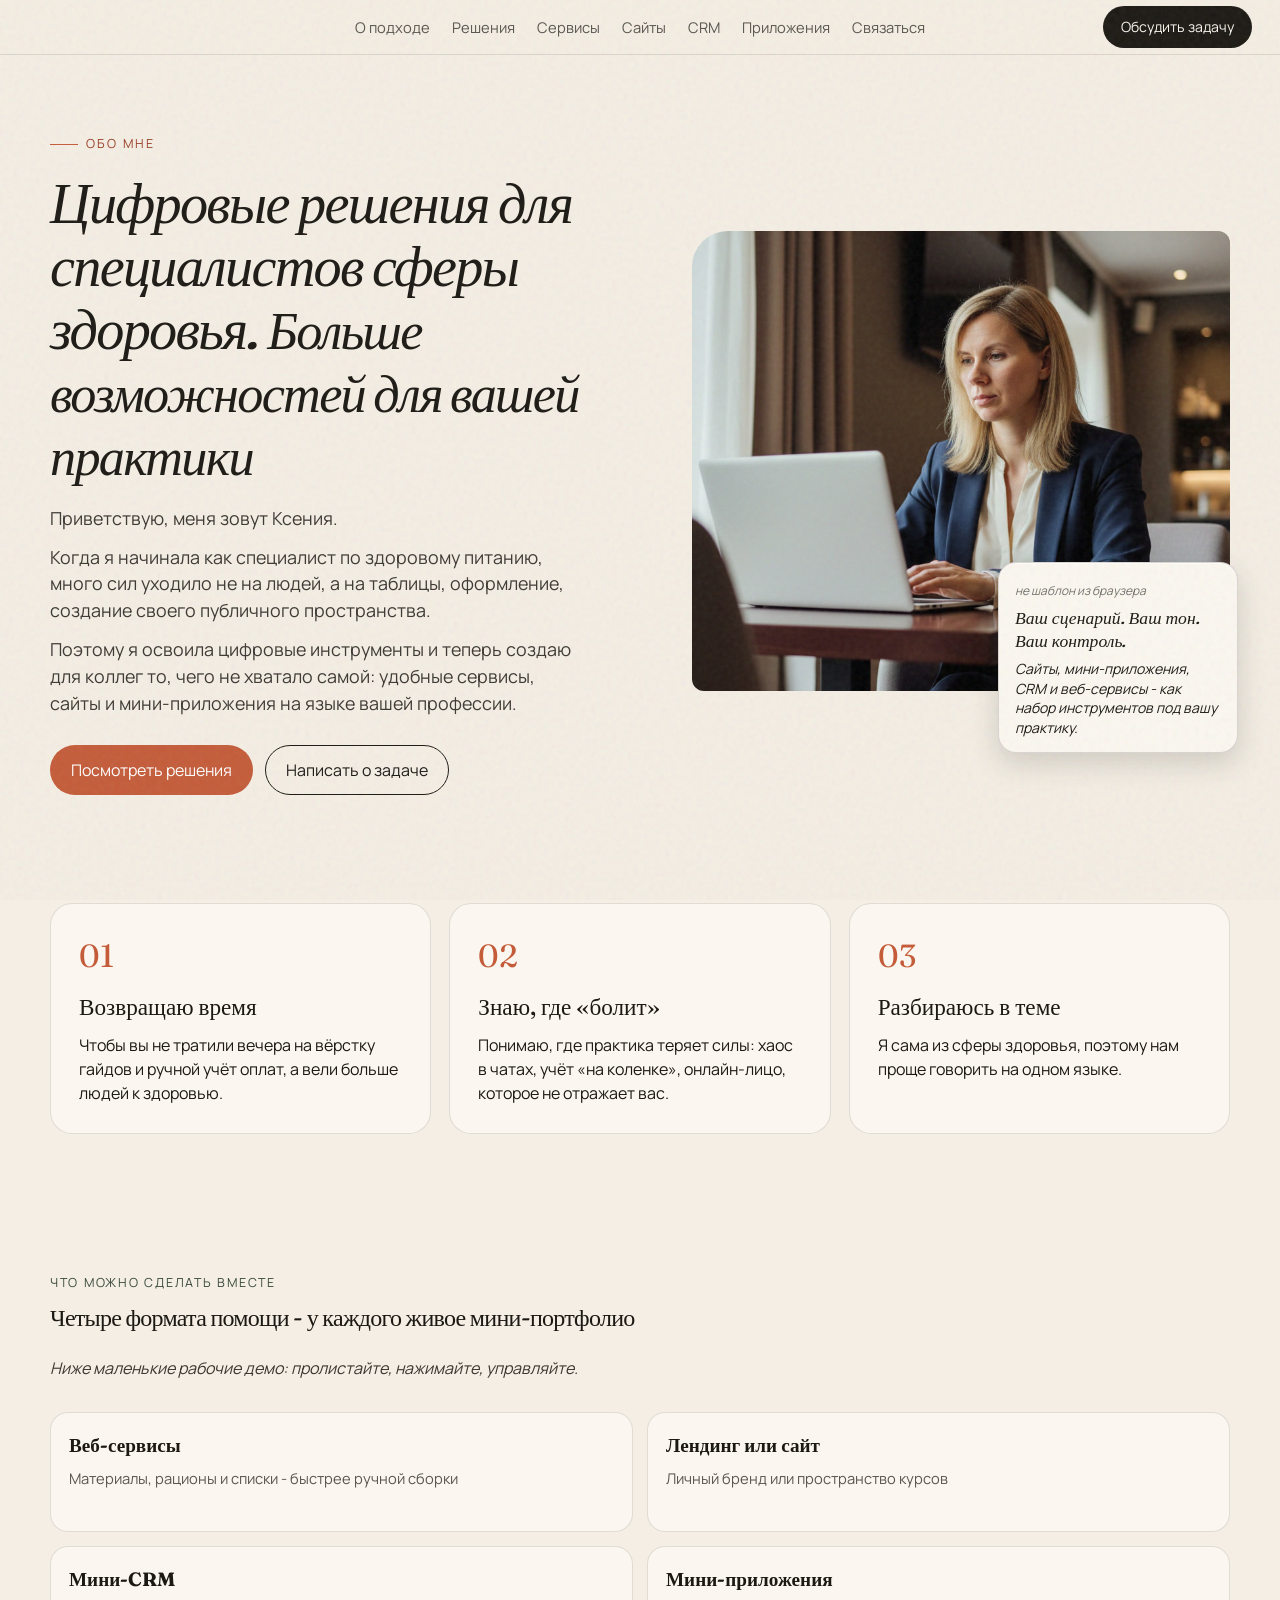
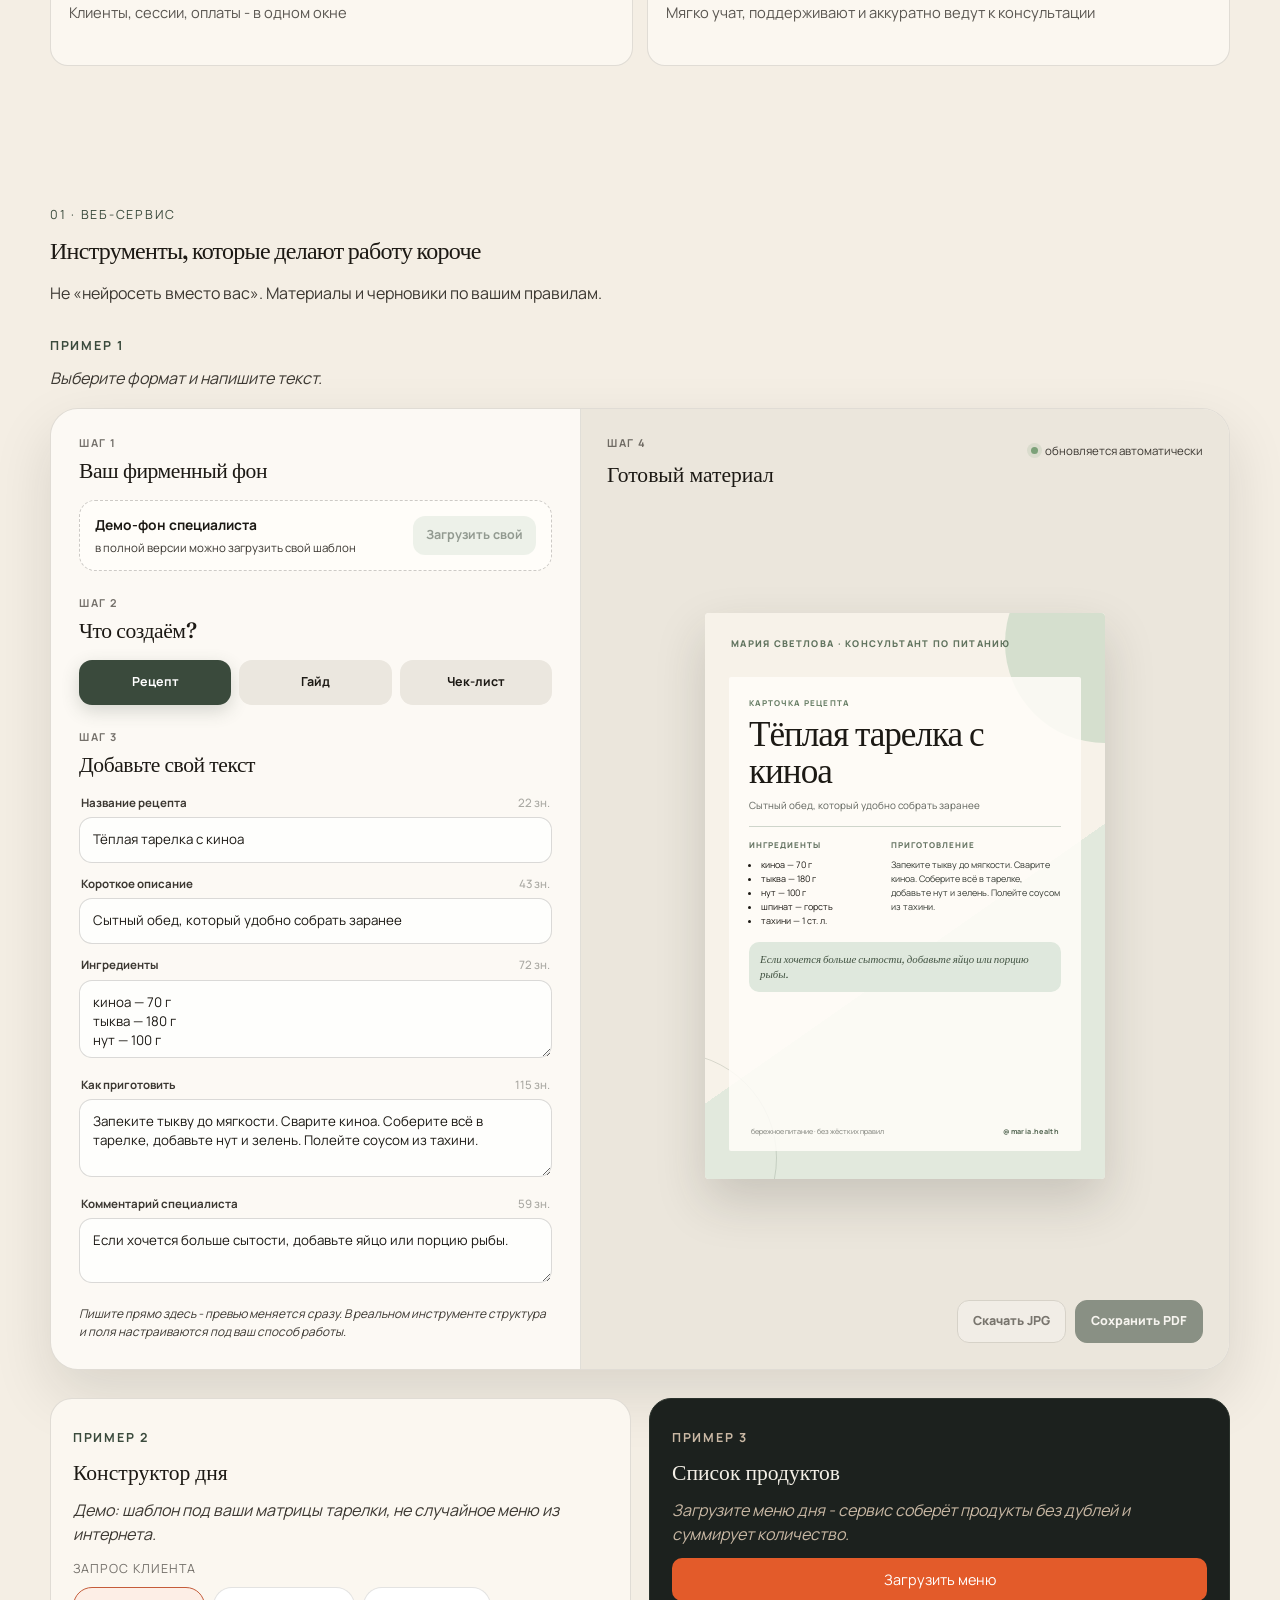
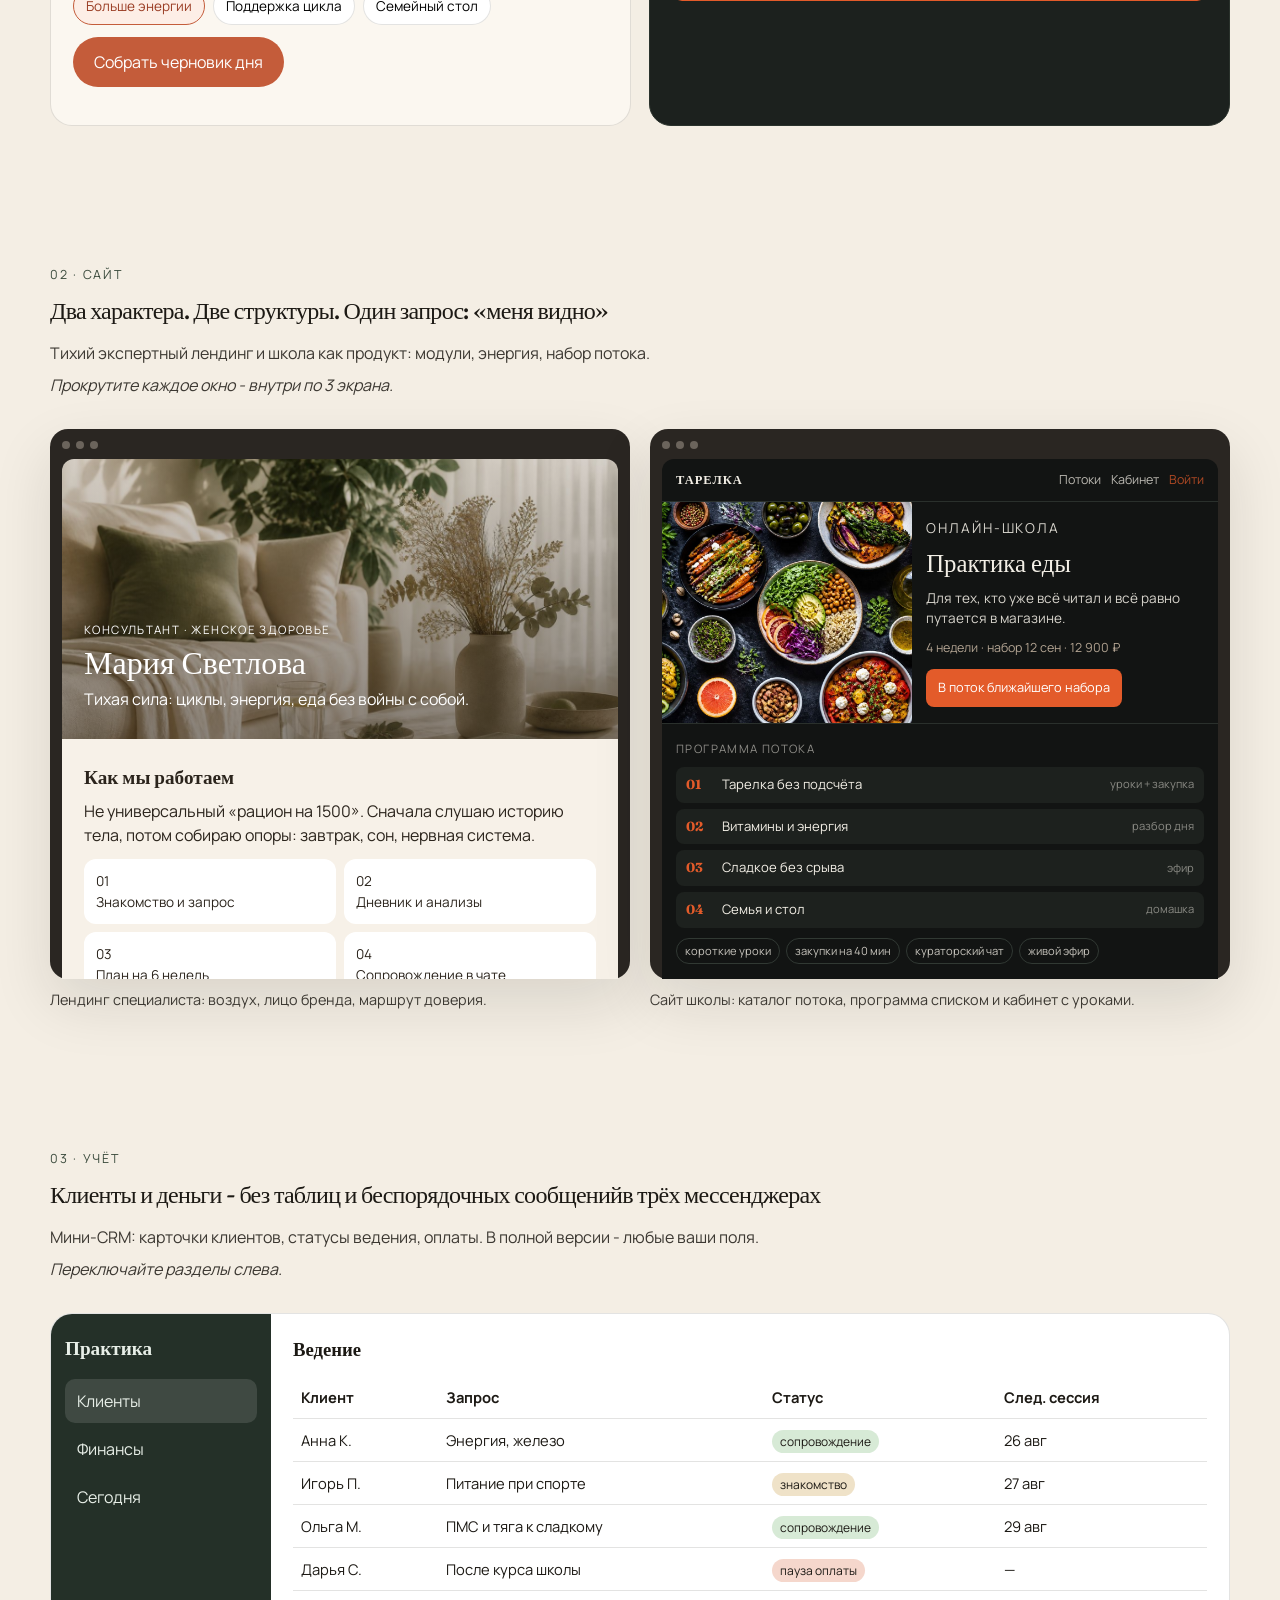
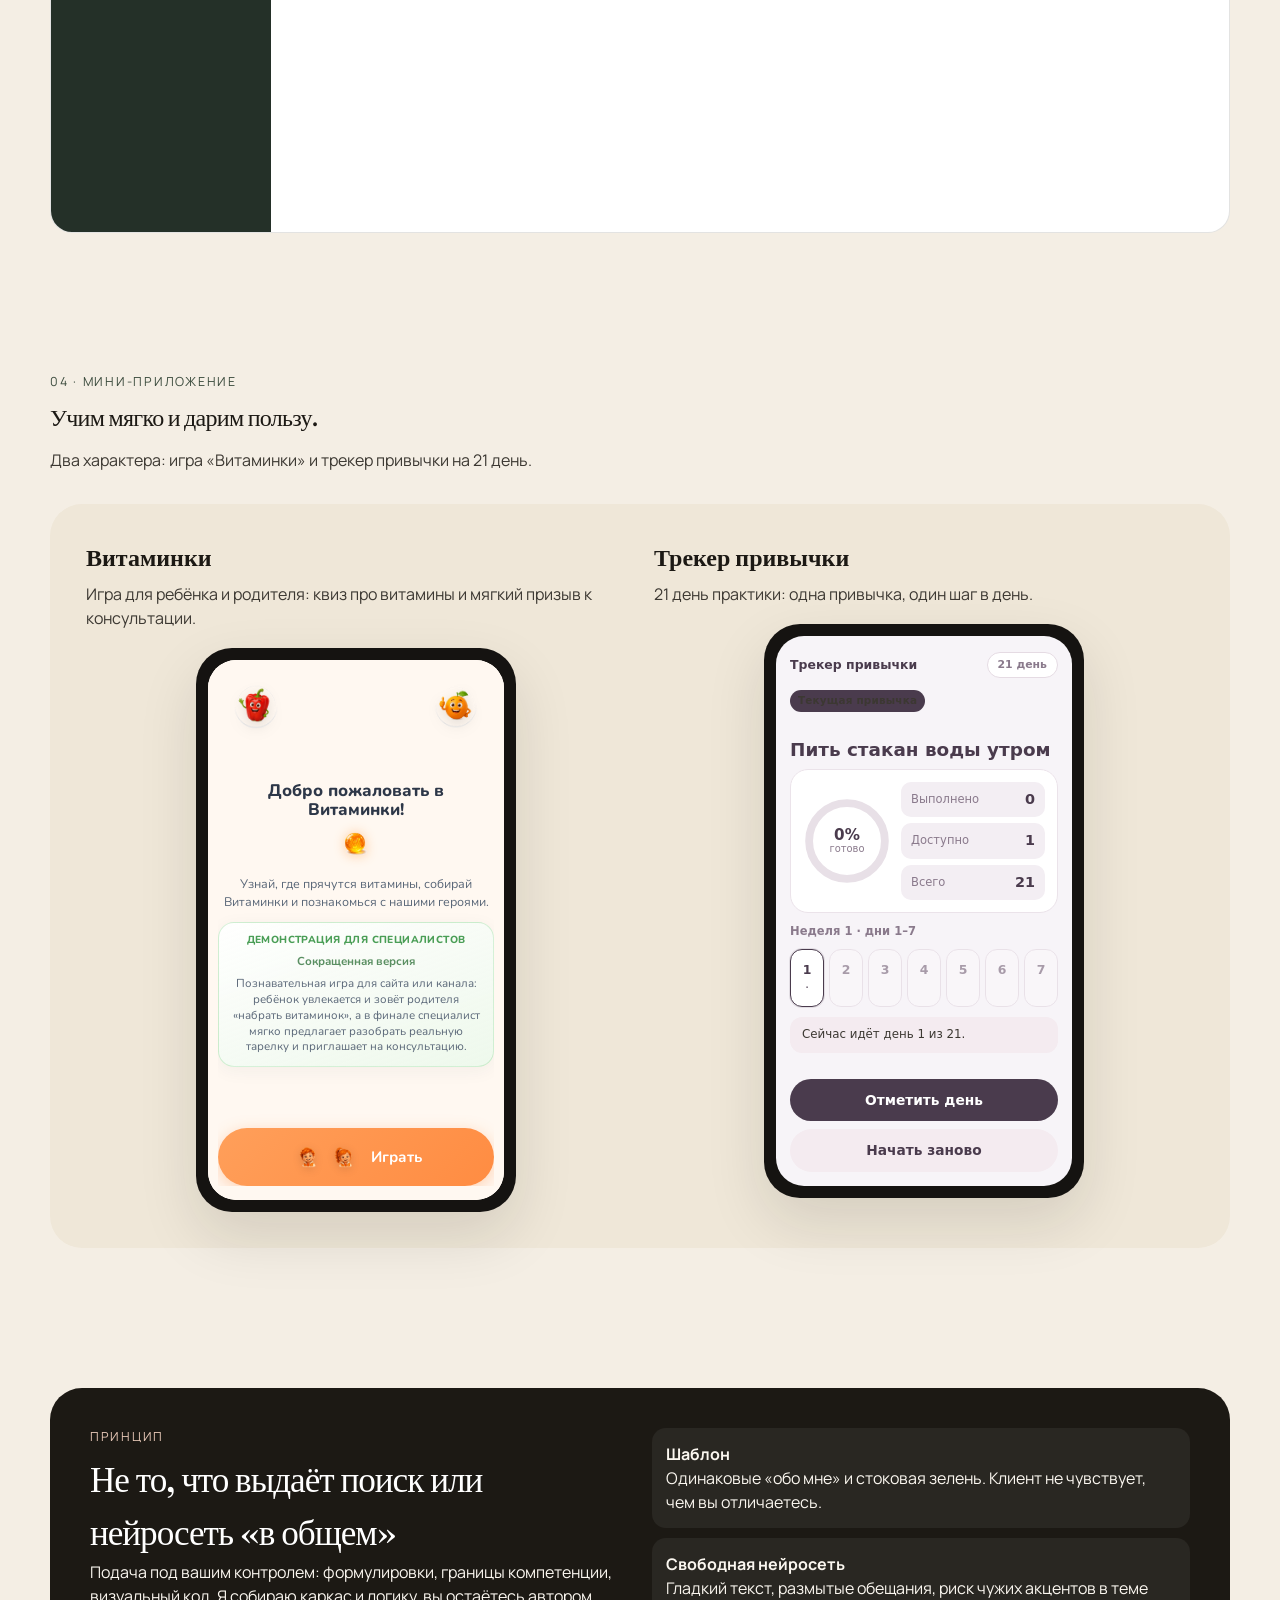
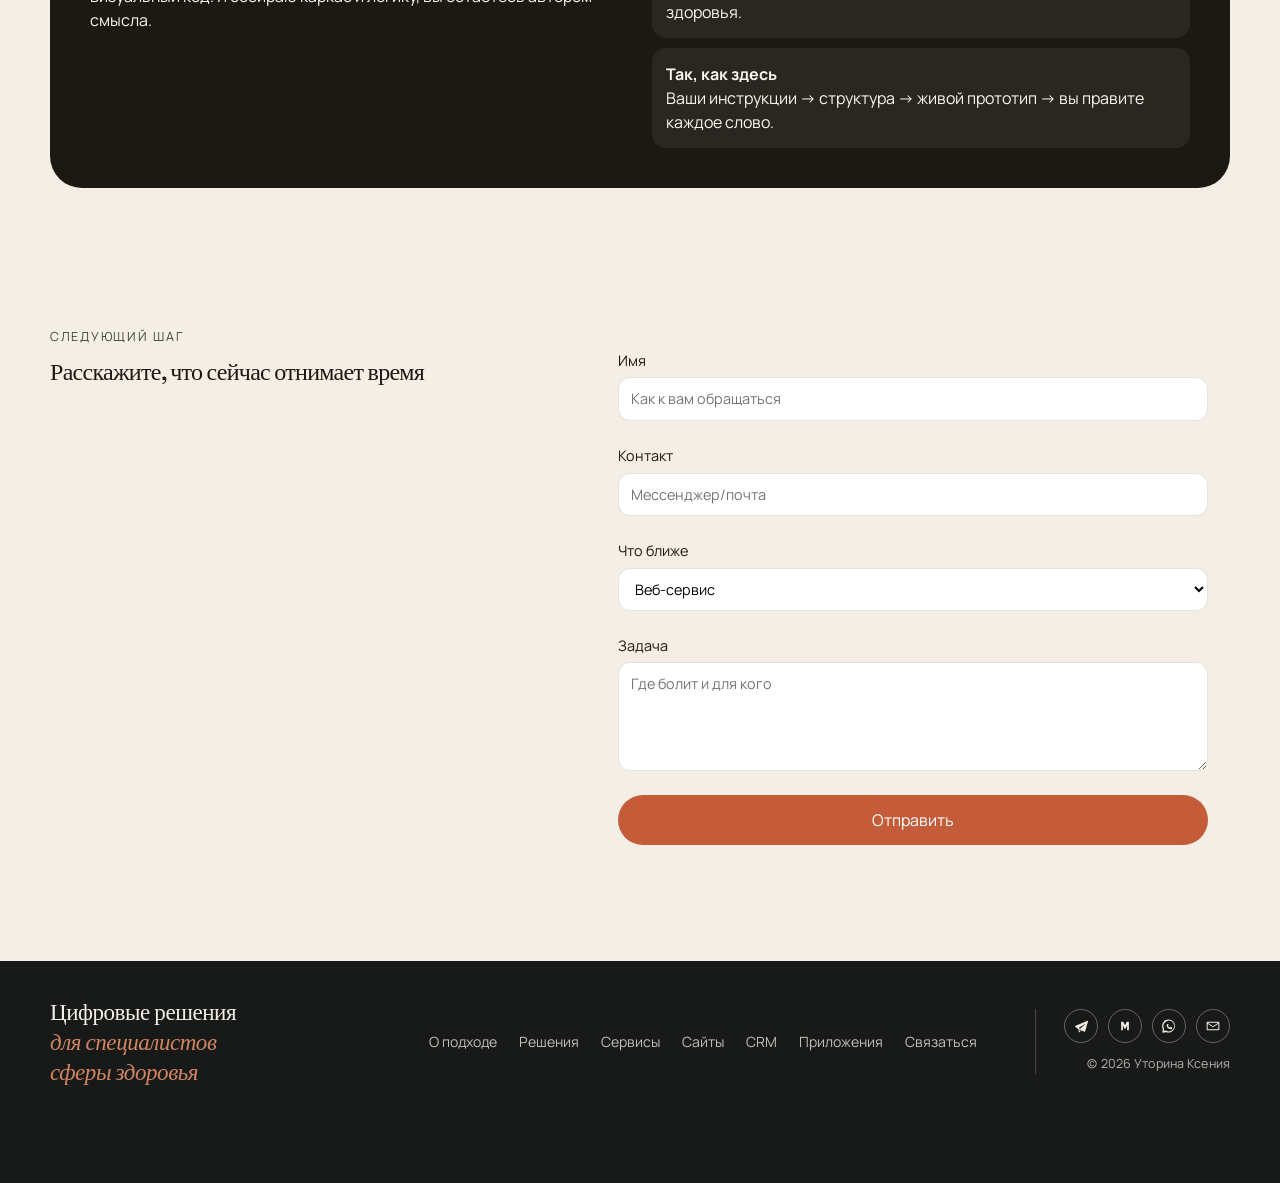
==== index.html @ d49ee766 "убрали яндекс форму" ====
<!DOCTYPE html>
<html lang="ru">
<head>
  <meta charset="UTF-8" />
  <meta name="viewport" content="width=device-width, initial-scale=1.0" />
  <title>Цифровые решения для специалистов сферы здоровья</title>
  <meta name="description" content="Цифровые решения для специалистов сферы здоровья: сайты, сервисы и мини-приложения на языке вашей профессии." />
  <link rel="preconnect" href="https://fonts.googleapis.com" />
  <link rel="preconnect" href="https://fonts.gstatic.com" crossorigin />
  <link href="https://fonts.googleapis.com/css2?family=Fraunces:ital,opsz,wght@0,9..144,500;0,9..144,600;1,9..144,500&family=Manrope:wght@400;500;600;700&display=swap" rel="stylesheet" />
  <link rel="stylesheet" href="css/styles.css" />
</head>
<body>
  <div class="grain" aria-hidden="true"></div>
  <header class="site-header">
    <nav class="nav" id="nav">
      <a href="#about">О подходе</a>
      <a href="#services">Решения</a>
      <a href="#tools">Сервисы</a>
      <a href="#sites">Сайты</a>
      <a href="#crm">CRM</a>
      <a href="#apps">Приложения</a>
      <a href="#contact">Связаться</a>
    </nav>
    <a class="header-cta" href="#contact">Обсудить задачу</a>
    <button class="menu-btn" id="menuBtn" type="button" aria-label="Меню">меню</button>
  </header>

  <main id="top">
    <section class="wrap hero">
      <div>
        <p class="eyebrow">Обо мне</p>
        <h1>Цифровые решения для специалистов сферы здоровья. <span class="hero-h1-line">Больше возможностей для вашей практики</span></h1>
        <p class="lead">Приветствую, меня зовут Ксения.</p>
        <p class="lead">Когда я начинала как специалист по здоровому питанию, много сил уходило не на людей, а на таблицы, оформление, создание своего публичного пространства.</p>
        <p class="lead">Поэтому я освоила цифровые инструменты и теперь создаю для коллег то, чего не хватало самой: удобные сервисы, сайты и мини-приложения на языке вашей профессии.</p>
        <div class="hero-actions">
          <a class="btn btn-primary" href="#services">Посмотреть решения</a>
          <a class="btn btn-ghost" href="#contact">Написать о задаче</a>
        </div>
      </div>
      <div class="hero-visual">
        <img src="assets/hero-photo.png" alt="Ксения за работой за ноутбуком" />
        <aside class="hero-card">
          <small>не шаблон из браузера</small>
          <strong>Ваш сценарий. Ваш тон. Ваш контроль.</strong>
          <p>Сайты, мини-приложения, CRM и веб-сервисы - как набор инструментов под вашу практику.</p>
        </aside>
      </div>
    </section>

    <section class="wrap truths" id="about">
      <article class="truth">
        <div class="num">01</div>
        <h3>Возвращаю время</h3>
        <p>Чтобы вы не тратили вечера на вёрстку гайдов и ручной учёт оплат, а вели больше людей к здоровью.</p>
      </article>
      <article class="truth">
        <div class="num">02</div>
        <h3>Знаю, где «болит»</h3>
        <p>Понимаю, где практика теряет силы: хаос в чатах, учёт «на коленке», онлайн-лицо, которое не отражает вас.</p>
      </article>
      <article class="truth">
        <div class="num">03</div>
        <h3>Разбираюсь в теме</h3>
        <p>Я сама из сферы здоровья, поэтому нам проще говорить на одном языке.</p>
      </article>
    </section>

    <section class="wrap section" id="services">
      <div class="section-head section-head-lead">
        <div>
          <p class="kicker">что можно сделать вместе</p>
          <h2>Четыре формата помощи&nbsp;-<br class="h2-break"> <span class="nowrap">у&nbsp;каждого</span> живое <span class="nowrap">мини-портфолио</span></h2>
        </div>
        <p class="hint">Ниже маленькие рабочие демо: пролистайте, нажимайте, управляйте.</p>
      </div>
      <div class="service-nav">
        <a href="#tools"><strong>Веб-сервисы</strong><span>Материалы, рационы и списки - быстрее ручной сборки</span></a>
        <a href="#sites"><strong>Лендинг или сайт</strong><span>Личный бренд или пространство курсов</span></a>
        <a href="#crm"><strong>Мини-CRM</strong><span>Клиенты, сессии, оплаты - в одном окне</span></a>
        <a href="#apps"><strong>Мини-приложения</strong><span>Мягко учат, поддерживают и аккуратно ведут к консультации</span></a>
      </div>
    </section>

    <section class="wrap section" id="tools">
      <div class="section-head">
        <div>
          <p class="kicker">01 · веб-сервис</p>
          <h2>Инструменты, которые делают работу короче</h2>
        </div>
        <div>
          <p class="muted">Не «нейросеть вместо вас». Материалы и черновики по вашим правилам.</p>
        </div>
      </div>

      <p class="example-label">Пример 1</p>
      <p class="hint material-studio-hint">Выберите формат и напишите текст.</p>
      <div class="material-studio" id="materialStudio">
        <div class="ms-workspace">
          <div class="ms-controls">
            <div class="ms-step">шаг 1</div>
            <div class="ms-section-title">Ваш фирменный фон</div>
            <div class="ms-upload">
              <div class="ms-upload-meta">
                <strong id="msFileTitle">Демо-фон специалиста</strong>
                <span id="msFileHint">в полной версии можно загрузить свой шаблон</span>
              </div>
              <button type="button" class="ms-soft-btn" disabled title="Доступно в полной версии">Загрузить свой</button>
            </div>

            <div class="ms-step">шаг 2</div>
            <div class="ms-section-title">Что создаём?</div>
            <div class="ms-formats" role="group" aria-label="Формат материала">
              <button type="button" class="ms-format-btn active" data-type="recipe">Рецепт</button>
              <button type="button" class="ms-format-btn" data-type="guide">Гайд</button>
              <button type="button" class="ms-format-btn" data-type="checklist">Чек-лист</button>
            </div>

            <div class="ms-step">шаг 3</div>
            <div class="ms-section-title">Добавьте свой текст</div>
            <div id="msFields" class="ms-fields"></div>
            <p class="hint ms-tip">Пишите прямо здесь - превью меняется сразу. В реальном инструменте структура и поля настраиваются под ваш способ работы.</p>
          </div>

          <div class="ms-preview-side">
            <div class="ms-preview-head">
              <div>
                <div class="ms-step">шаг 4</div>
                <h3>Готовый материал</h3>
              </div>
              <div class="ms-live">обновляется автоматически</div>
            </div>
            <div class="ms-paper-wrap">
              <div id="msPaper" class="ms-paper">
                <div class="ms-default-bg"></div>
                <div class="ms-doc-logo">Мария Светлова · Консультант по питанию</div>
                <div id="msDocumentLayer" class="ms-document-layer recipe"></div>
              </div>
            </div>
            <div class="ms-export-row">
              <button type="button" class="ms-export-btn" disabled title="Пример кнопки в полной версии">Скачать JPG</button>
              <button type="button" class="ms-export-btn ms-export-btn--primary" disabled title="Пример кнопки в полной версии">Сохранить PDF</button>
            </div>
          </div>
        </div>
      </div>

      <div class="tools tools-pair">
        <div class="tool constructor" id="dayConstructor">
          <p class="example-label">Пример 2</p>
          <h3>Конструктор дня</h3>
          <p class="hint">Демо: шаблон под ваши матрицы тарелки, не случайное меню из интернета.</p>
          <p class="tool-label">Запрос клиента</p>
          <div class="chip-pick" id="goalChips" role="group" aria-label="Запрос">
            <button type="button" class="chip on" data-goal="energy">Больше энергии</button>
            <button type="button" class="chip" data-goal="cycle">Поддержка цикла</button>
            <button type="button" class="chip" data-goal="family">Семейный стол</button>
          </div>
          <button class="btn btn-primary" type="button" id="buildDay">Собрать черновик дня</button>
          <div class="meal-board" id="mealBoard" hidden></div>
          <p class="hint" id="planHint" hidden>Черновик по вашей матрице. Финальные акценты - всегда за специалистом.</p>
        </div>

        <div class="tool shopper" id="shopService">
          <p class="example-label example-label--on-dark">Пример 3</p>
          <div class="shop-head">
            <h3>Список продуктов</h3>
            <p class="hint">Загрузите меню дня - сервис соберёт продукты без дублей и суммирует количество.</p>
          </div>
          <button class="shop-load" type="button" id="loadMenu">Загрузить меню</button>
          <div class="menu-day" id="menuDay" hidden></div>
          <button class="shop-make" type="button" id="makeList" hidden>Составить список продуктов</button>
          <div class="shop-list" id="shopList" hidden></div>
        </div>
      </div>
    </section>

    <section class="wrap section" id="sites">
      <div class="section-head">
        <div>
          <p class="kicker">02 · сайт</p>
          <h2>Два характера. Две структуры. Один запрос: «меня видно»</h2>
        </div>
        <div>
          <p class="muted">Тихий экспертный лендинг и школа как продукт: модули, энергия, набор потока.</p>
          <p class="hint">Прокрутите каждое окно - внутри по 3 экрана.</p>
        </div>
      </div>
      <div class="previews">
        <div>
          <div class="preview-frame">
            <div class="preview-bar"><i></i><i></i><i></i></div>
            <div class="preview-window" tabindex="0">
              <article class="mini-a">
                <div class="mini-hero">
                  <p style="letter-spacing:.12em;text-transform:uppercase;font-size:.72rem">Консультант · женское здоровье</p>
                  <h4>Мария Светлова</h4>
                  <p>Тихая сила: циклы, энергия, еда без войны с собой.</p>
                </div>
                <div class="mini-section">
                  <h5>Как мы работаем</h5>
                  <p>Не универсальный «рацион на 1500». Сначала слушаю историю тела, потом собираю опоры: завтрак, сон, нервная система.</p>
                  <div class="mini-grid">
                    <div class="mini-card">01<br />Знакомство и запрос</div>
                    <div class="mini-card">02<br />Дневник и анализы</div>
                    <div class="mini-card">03<br />План на 6 недель</div>
                    <div class="mini-card">04<br />Сопровождение в чате</div>
                  </div>
                </div>
                <div class="mini-section">
                  <h5>Кому откликнется</h5>
                  <p>Если вы устали от жёстких схем и хотите, чтобы питание снова стало про жизнь, а не про контроль - это пространство для вас.</p>
                </div>
                <button class="mini-cta" type="button">Записаться на разговор</button>
              </article>
            </div>
          </div>
          <p class="preview-label">Лендинг специалиста: воздух, лицо бренда, маршрут доверия.</p>
        </div>
        <div>
          <div class="preview-frame">
            <div class="preview-bar"><i></i><i></i><i></i></div>
            <div class="preview-window" tabindex="0">
              <article class="mini-b">
                <header class="school-nav">
                  <strong>ТАРЕЛКА</strong>
                  <nav>
                    <span>Потоки</span>
                    <span>Кабинет</span>
                    <span class="school-login">Войти</span>
                  </nav>
                </header>
                <div class="school-split">
                  <div class="school-photo" role="img" aria-label="Стол школы ТАРЕЛКА"></div>
                  <div class="school-intro">
                    <p class="school-kicker">онлайн-школа</p>
                    <h4>Практика еды</h4>
                    <p>Для тех, кто уже всё читал и всё равно путается в магазине.</p>
                    <p class="school-meta">4 недели · набор 12 сен · 12 900 ₽</p>
                    <button class="school-buy" type="button">В поток ближайшего набора</button>
                  </div>
                </div>
                <div class="school-weeks">
                  <p class="school-label">Программа потока</p>
                  <ol>
                    <li><b>01</b><span>Тарелка без подсчёта</span><em>уроки + закупка</em></li>
                    <li><b>02</b><span>Витамины и энергия</span><em>разбор дня</em></li>
                    <li><b>03</b><span>Сладкое без срыва</span><em>эфир</em></li>
                    <li><b>04</b><span>Семья и стол</span><em>домашка</em></li>
                  </ol>
                  <div class="school-tags">
                    <span>короткие уроки</span>
                    <span>закупки на 40 мин</span>
                    <span>кураторский чат</span>
                    <span>живой эфир</span>
                  </div>
                </div>
                <div class="school-cab">
                  <aside>
                    <p class="school-label">Кабинет ученика</p>
                    <button type="button" class="on">Неделя 1 · Урок 2</button>
                    <button type="button">Неделя 1 · Закупка</button>
                    <button type="button">Неделя 2 · закрыто</button>
                    <button type="button">Чат потока</button>
                  </aside>
                  <div class="school-player">
                    <div class="school-video">▶ Что приготовить из того, что есть</div>
                    <p>Урок 12 мин. Дальше - список закупки и разбор в эфире раз в поток.</p>
                    <button class="school-next" type="button">Следующий урок →</button>
                  </div>
                </div>
              </article>
            </div>
          </div>
          <p class="preview-label">Сайт школы: каталог потока, программа списком и кабинет с уроками.</p>
        </div>
      </div>
    </section>

    <section class="wrap section" id="crm">
      <div class="section-head">
        <div>
          <p class="kicker">03 · учёт</p>
          <h2>Клиенты и&nbsp;деньги - без таблиц и беспорядочных сообщенийв&nbsp;трёх мессенджерах</h2>
        </div>
        <div>
          <p class="muted">Мини-CRM: карточки клиентов, статусы ведения, оплаты. В полной версии - любые ваши поля.</p>
          <p class="hint">Переключайте разделы слева.</p>
        </div>
      </div>
      <div class="crm" role="region" aria-label="Демо CRM">
        <aside class="crm-side">
          <h3>Практика</h3>
          <button type="button" class="active" data-crm="clients">Клиенты</button>
          <button type="button" data-crm="finance">Финансы</button>
          <button type="button" data-crm="today">Сегодня</button>
        </aside>
        <div class="crm-main">
          <div class="crm-view active" id="crm-clients">
            <h3 style="font-family:var(--font-serif);margin-bottom:12px">Ведение</h3>
            <div class="table-wrap">
            <table class="table">
              <thead><tr><th>Клиент</th><th>Запрос</th><th>Статус</th><th>След. сессия</th></tr></thead>
              <tbody>
                <tr><td>Анна К.</td><td>Энергия, железо</td><td><span class="badge ok">сопровождение</span></td><td>26 авг</td></tr>
                <tr><td>Игорь П.</td><td>Питание при спорте</td><td><span class="badge">знакомство</span></td><td>27 авг</td></tr>
                <tr><td>Ольга М.</td><td>ПМС и тяга к сладкому</td><td><span class="badge ok">сопровождение</span></td><td>29 авг</td></tr>
                <tr><td>Дарья С.</td><td>После курса школы</td><td><span class="badge warn">пауза оплаты</span></td><td>—</td></tr>
              </tbody>
            </table>
            </div>
          </div>
          <div class="crm-view" id="crm-finance">
            <h3 style="font-family:var(--font-serif);margin-bottom:14px">Август · касса</h3>
            <div class="finance-grid">
              <div class="finance-card in">
                <span>Приход</span>
                <strong>214 500 ₽</strong>
                <small>+12 сессий · школа · сопровождение</small>
              </div>
              <div class="finance-card out">
                <span>Расход</span>
                <strong>38 200 ₽</strong>
                <small>реклама · сервисы · налоги</small>
              </div>
              <div class="finance-card total">
                <span>Итого</span>
                <strong>176 300 ₽</strong>
                <small>чистый остаток за месяц</small>
              </div>
              <div class="finance-card wait">
                <span>Ожидают оплаты</span>
                <strong>41 000 ₽</strong>
                <small>2 счёта · Дарья С., поток школы</small>
              </div>
            </div>
            <div class="finance-list">
              <div class="finance-row"><span>18 авг</span><span>Анна К. · сопровождение</span><b class="plus">+18 000 ₽</b></div>
              <div class="finance-row"><span>20 авг</span><span>Реклама Telegram</span><b class="minus">−6 400 ₽</b></div>
              <div class="finance-row"><span>22 авг</span><span>Игорь П. · консультация</span><b class="plus">+7 500 ₽</b></div>
              <div class="finance-row"><span>23 авг</span><span>Счёт Дарье С. · ожидает</span><b class="pending">41 000 ₽</b></div>
            </div>
          </div>
          <div class="crm-view" id="crm-today">
            <h3 style="font-family:var(--font-serif);margin-bottom:10px">Слоты на сегодня</h3>
            <p>11:00 — Анна К., разбор анализов</p>
            <p>14:30 — свободный слот (можно отдать боту)</p>
            <p>18:00 — Игорь П., коррекция рациона</p>
            <p class="hint" style="margin-top:12px">Напоминания уходят из этой же карточки в любой удобный для вас мессенджер.</p>
          </div>
        </div>
      </div>
    </section>

    <section class="wrap section" id="apps">
      <div class="section-head">
        <div>
          <p class="kicker">04 · мини-приложение</p>
          <h2>Учим мягко и дарим пользу.</h2>
        </div>
        <p class="muted">Два характера: игра «Витаминки» и трекер привычки на 21 день.</p>
      </div>
      <div class="block phones">
        <div class="phone-col">
          <h3>Витаминки</h3>
          <p>Игра для ребёнка и родителя: квиз про витамины и мягкий призыв к консультации.</p>
          <div class="phone" aria-label="Демо игры Витаминки">
            <div class="phone-screen phone-screen--vitaminki">
              <iframe
                src="vitaminki-demo/index.html"
                title="Витаминки — демо"
                class="vitaminki-iframe"
                loading="lazy"
              ></iframe>
            </div>
          </div>
        </div>
        <div class="phone-col">
          <h3>Трекер привычки</h3>
          <p>21 день практики: одна привычка, один шаг в день.</p>
          <div class="phone" aria-label="Демо трекера привычки">
            <div class="phone-screen phone-screen--habit">
              <div class="habit-app" id="habitApp">
                <div class="habit-app-top">
                  <span class="habit-brand">Трекер привычки</span>
                  <span class="habit-badge">21 день</span>
                </div>
                <p class="habit-tag">Текущая привычка</p>
                <h4 class="habit-name">Пить стакан воды утром</h4>
                <div class="habit-summary">
                  <div class="habit-ring" aria-hidden="true">
                    <svg viewBox="0 0 36 36">
                      <circle class="habit-ring-bg" cx="18" cy="18" r="15.5"></circle>
                      <circle class="habit-ring-fg" id="habitRingFg" cx="18" cy="18" r="15.5"></circle>
                    </svg>
                    <div class="habit-ring-label">
                      <strong id="habitPct">0%</strong>
                      <span>готово</span>
                    </div>
                  </div>
                  <div class="habit-stats">
                    <div class="habit-stat"><span>Выполнено</span><strong id="habitDoneCount">0</strong></div>
                    <div class="habit-stat"><span>Доступно</span><strong id="habitOpenCount">1</strong></div>
                    <div class="habit-stat"><span>Всего</span><strong>21</strong></div>
                  </div>
                </div>
                <div class="habit-week-head">
                  <span id="habitWeekLabel">Неделя 1 · дни 1–7</span>
                </div>
                <div class="habit-days" id="habitDays"></div>
                <p class="habit-status" id="habitStatus">Сейчас идёт день 1 из 21.</p>
                <div class="habit-actions">
                  <button type="button" class="habit-btn habit-btn-mark" id="habitDone">Отметить день</button>
                  <button type="button" class="habit-btn habit-btn-reset" id="habitReset">Начать заново</button>
                </div>
              </div>
            </div>
          </div>
        </div>
      </div>
    </section>

    <section class="wrap section">
      <div class="principle">
        <div>
          <p class="kicker" style="color:#e8c9b8">принцип</p>
          <h2>Не то, что выдаёт поиск или нейросеть «в&nbsp;общем»</h2>
          <p>Подача под вашим контролем: формулировки, границы компетенции, визуальный код. Я собираю каркас и логику, вы остаётесь автором смысла.</p>
        </div>
        <div class="compare">
          <div><strong>Шаблон</strong><br />Одинаковые «обо мне» и стоковая зелень. Клиент не чувствует, чем вы отличаетесь.</div>
          <div><strong>Свободная нейросеть</strong><br />Гладкий текст, размытые обещания, риск чужих акцентов в теме здоровья.</div>
          <div><strong>Так, как здесь</strong><br />Ваши инструкции → структура → живой прототип → вы правите каждое слово.</div>
        </div>
      </div>
    </section>

    <section class="wrap section" id="contact">
      <div class="contact">
        <div>
          <p class="kicker">следующий шаг</p>
          <h2>Расскажите, что сейчас отнимает время</h2>
        </div>
        <form class="form tool" id="contactForm">
          <label class="field">Имя<input name="name" required placeholder="Как к вам обращаться" /></label>
          <label class="field">Контакт<input name="contact" required placeholder="Мессенджер/почта" /></label>
          <label class="field">Что ближе
            <select name="type">
              <option>Веб-сервис</option>
              <option>Сайт / школа</option>
              <option>CRM</option>
              <option>Приложение</option>
              <option>Пока не знаю - помогите выбрать</option>
            </select>
          </label>
          <label class="field">Задача<textarea name="task" rows="4" placeholder="Где болит и для кого"></textarea></label>
          <button class="btn btn-primary" type="submit">Отправить</button>
          <p class="toast" id="toast">Спасибо. Ваш запрос отправлен специалисту.<br />В ближайшее время Ксения с вами свяжется.</p>
        </form>
      </div>
    </section>
  </main>

  <footer class="site-footer">
    <div class="wrap site-footer-inner">
      <p class="footer-brand">Цифровые решения <span>для специалистов сферы здоровья</span></p>
      <nav class="footer-nav" aria-label="Навигация в подвале">
        <a href="#about">О подходе</a>
        <a href="#services">Решения</a>
        <a href="#tools">Сервисы</a>
        <a href="#sites">Сайты</a>
        <a href="#crm">CRM</a>
        <a href="#apps">Приложения</a>
        <a href="#contact">Связаться</a>
      </nav>
      <div class="footer-aside">
        <div class="footer-social">
          <a class="footer-social-link" href="https://t.me/kseniia_ut" target="_blank" rel="noopener noreferrer" aria-label="Telegram">
            <svg viewBox="0 0 24 24" aria-hidden="true"><path fill="currentColor" d="M21.8 4.3c.3-.1.6 0 .7.3.1.2.1.5 0 .7L18.3 20c-.1.4-.5.6-.9.5l-5.1-1.7-2.7 2.7c-.3.3-.8.1-.9-.3l-.4-4.4L3.4 13c-.4-.1-.5-.6-.2-.9l18.6-7.8ZM9.8 17.1l.3 2.9 2.1-2.1-2.4-.8Zm.9-1.1 7.5-6.7c.2-.2 0-.5-.2-.4l-9.3 5.7 2 2.4Z"/></svg>
          </a>
          <a class="footer-social-link" href="https://max.ru/u/f9LHodD0cOIx2mvBD_Qg5HGaVZJlKzXjYFgkLJpN4LfbTy6Zv2Y9YU4p8KQ" target="_blank" rel="noopener noreferrer" aria-label="Max">
            <svg viewBox="0 0 24 24" aria-hidden="true"><path fill="currentColor" d="M6.2 5.5h3.1l2.7 5.4 2.7-5.4h3.1v13h-2.6V11l-2.5 5.2h-1.4L8.8 11v7.5H6.2v-13Z"/></svg>
          </a>
          <a class="footer-social-link" href="https://wa.me/79213959923" target="_blank" rel="noopener noreferrer" aria-label="WhatsApp">
            <svg viewBox="0 0 24 24" aria-hidden="true"><path fill="currentColor" d="M12 2.1A9.9 9.9 0 0 0 2.7 16.4L2 22l5.7-.7A9.9 9.9 0 1 0 12 2.1Zm0 18a8.1 8.1 0 0 1-4.1-1.1l-.3-.2-3.4.4.4-3.3-.2-.3a8.1 8.1 0 1 1 7.6 4.5Zm4.4-6.1c-.2-.1-1.4-.7-1.6-.8-.2-.1-.4-.1-.5.1l-.7.9c-.1.1-.3.2-.5.1-1-.4-1.9-1.2-2.6-2.2-.1-.2 0-.3.1-.4l.6-.7c.1-.1.1-.3.1-.4l-.3-1.3c-.1-.3-.2-.4-.5-.4h-.5c-.2 0-.4.1-.6.3-.6.6-.9 1.5-.9 2.3 0 .1 0 .3.1.4.4 1.5 1.5 3 2.9 3.9l.4.2c1 .5 1.8.7 2.4.7.6 0 1.5-.2 1.9-.6.2-.2.4-.6.5-1 .1-.2 0-.3-.1-.4Z"/></svg>
          </a>
          <a class="footer-social-link" href="mailto:k.utorina@yandex.ru" aria-label="Почта">
            <svg viewBox="0 0 24 24" aria-hidden="true"><path fill="currentColor" d="M4 5.5h16c.8 0 1.5.7 1.5 1.5v10c0 .8-.7 1.5-1.5 1.5H4c-.8 0-1.5-.7-1.5-1.5V7c0-.8.7-1.5 1.5-1.5Zm0 1.5 8 5.2L20 7H4Zm16 10V8.8l-7.4 4.8c-.4.2-.8.2-1.2 0L4 8.8V17h16Z"/></svg>
          </a>
        </div>
        <p class="footer-copy">© 2026 Уторина Ксения</p>
      </div>
    </div>
  </footer>
  <button class="to-top" id="toTop" type="button" aria-label="Наверх страницы">
    <span aria-hidden="true">↑</span>
    <span>наверх</span>
  </button>
  <script src="js/main.js"></script>
</body>
</html>
---- css/styles.css ----
:root {
  --cream: #f4eee4;
  --paper: #fbf7f0;
  --ink: #1c1914;
  --ink-soft: #3c3832;
  --clay: #c45c3a;
  --clay-deep: #9a3d24;
  --moss: #3a4a3c;
  --sage: #8aa084;
  --blush: #e8c9b8;
  --gold: #c4a46a;
  --line: rgba(28, 25, 20, 0.12);
  --shadow: 0 24px 60px rgba(28, 25, 20, 0.12);
  --radius: 22px;
  --font-serif: "Fraunces", "Times New Roman", serif;
  --font-sans: "Manrope", "Segoe UI", sans-serif;
}

* { box-sizing: border-box; margin: 0; padding: 0; }
html { scroll-behavior: smooth; }
body {
  font-family: var(--font-sans);
  color: var(--ink);
  background: var(--cream);
  line-height: 1.5;
  overflow-x: clip;
}
img { max-width: 100%; height: auto; display: block; }
a { color: inherit; text-decoration: none; }
button, input, textarea, select { font: inherit; }
button { cursor: pointer; }
input, textarea, select { max-width: 100%; }

.grain {
  pointer-events: none;
  position: fixed;
  inset: 0;
  z-index: 80;
  opacity: 0.07;
  background-image: url("data:image/svg+xml,%3Csvg viewBox='0 0 200 200' xmlns='http://www.w3.org/2000/svg'%3E%3Cfilter id='n'%3E%3CfeTurbulence type='fractalNoise' baseFrequency='0.85' numOctaves='3' stitchTiles='stitch'/%3E%3C/filter%3E%3Crect width='100%25' height='100%25' filter='url(%23n)'/%3E%3C/svg%3E");
}

.wrap { width: min(1180px, calc(100% - 40px)); margin: 0 auto; }

.site-header {
  position: sticky;
  top: 0;
  z-index: 50;
  display: flex;
  align-items: center;
  justify-content: center;
  gap: 22px;
  padding: 16px 28px;
  background: rgba(244, 238, 228, 0.86);
  backdrop-filter: blur(16px);
  border-bottom: 1px solid var(--line);
}
.nav {
  display: flex;
  gap: 22px;
  font-size: 0.92rem;
}
.nav a { opacity: 0.72; }
.nav a:hover, .nav a.is-active { opacity: 1; }
.header-cta {
  position: absolute;
  right: 28px;
  background: var(--ink);
  color: var(--paper);
  border: 0;
  border-radius: 999px;
  padding: 10px 18px;
  font-size: 0.88rem;
}
.menu-btn {
  display: none;
  position: absolute;
  right: 16px;
  background: transparent;
  border: 1px solid var(--line);
  border-radius: 10px;
  padding: 8px 10px;
}

.hero { padding: 72px 0 88px; display: grid; grid-template-columns: 1.05fr 0.95fr; gap: 48px; align-items: center; }
.eyebrow {
  display: inline-flex;
  gap: 8px;
  align-items: center;
  font-size: 0.78rem;
  letter-spacing: 0.16em;
  text-transform: uppercase;
  color: var(--clay-deep);
  margin-bottom: 18px;
}
.eyebrow::before { content: ""; width: 28px; height: 1px; background: var(--clay); }
.hero h1 {
  font-family: var(--font-serif);
  font-size: clamp(calc(1.85rem - 2pt), calc(4.6vw - 2pt), calc(4.4rem - 2pt));
  font-weight: 500;
  font-style: italic;
  line-height: 1.12;
  letter-spacing: -0.03em;
  margin-bottom: 18px;
  overflow-wrap: anywhere;
}
.hero-h1-line {
  font-size: calc(1em - 3pt);
}
.lead { font-size: 1.12rem; color: var(--ink-soft); max-width: 48ch; margin-top: 12px; }
.hero-actions { display: flex; gap: 12px; margin-top: 28px; flex-wrap: wrap; }
.btn {
  display: inline-flex;
  align-items: center;
  justify-content: center;
  border-radius: 999px;
  padding: 12px 20px;
  border: 1px solid transparent;
}
.btn-primary { background: var(--clay); color: #fff; }
.btn-ghost { background: transparent; border-color: var(--ink); }
.hero-visual {
  position: relative;
  overflow: visible;
}
.hero-visual img {
  width: 100%;
  height: 460px;
  object-fit: cover;
  object-position: center 18%;
  border-radius: 36px 12px 36px 12px;
  display: block;
}
.hero-card {
  position: absolute;
  right: -8px;
  top: 72%;
  width: min(240px, calc(100% - 40px));
  background: var(--paper);
  padding: 14px 16px;
  border-radius: 18px;
  border: 1.5px solid rgba(45, 42, 38, 0.16);
  box-shadow:
    0 1px 0 rgba(255, 255, 255, 0.75) inset,
    0 10px 28px rgba(45, 42, 38, 0.18);
  font-style: italic;
  z-index: 3;
}
.hero-card small { opacity: 0.6; font-size: 0.75rem; }
.hero-card strong { display: block; font-family: var(--font-serif); font-size: 1.1rem; margin: 6px 0; font-weight: 500; line-height: 1.3; }
.hero-card p { font-size: 0.88rem; line-height: 1.4; margin: 0; }
.hint { font-style: italic; color: var(--ink-soft); }

.truths { display: grid; grid-template-columns: repeat(3, 1fr); gap: 18px; padding: 20px 0 70px; }
.truth {
  background: var(--paper);
  border-radius: var(--radius);
  padding: 28px;
  min-height: 210px;
  border: 1px solid var(--line);
}
.num { font-family: var(--font-serif); font-size: 2rem; color: var(--clay); }
.truth h3 { font-family: var(--font-serif); font-size: 1.45rem; margin: 10px 0 8px; font-weight: 500; }

.section { padding: 70px 0; }
.section-head {
  display: grid;
  grid-template-columns: 1fr;
  gap: 12px;
  margin-bottom: 32px;
  align-items: start;
}
.section-head .hint { margin-top: 8px; }
.section-head .muted + .muted { margin-top: 4px; }
.section-head-lead {
  grid-template-columns: 1fr;
  gap: 12px;
}
.nowrap { white-space: nowrap; }
.h2-break { display: none; }
.kicker { font-size: 0.78rem; letter-spacing: 0.14em; text-transform: uppercase; color: var(--moss); margin-bottom: 8px; }
.section h2 { font-family: var(--font-serif); font-size: clamp(1.45rem, 3.2vw, 2.2rem); font-weight: 500; letter-spacing: -0.03em; overflow-wrap: break-word; }
@media (min-width: 1200px) {
  .section-head h2,
  .section-head-lead h2,
  .contact h2 {
    white-space: nowrap;
    font-size: clamp(1.5rem, 1.85vw, 2.05rem);
  }
}
@media (max-width: 960px) {
  .h2-break { display: block; }
}
.muted { color: var(--ink-soft); }

.service-nav { display: grid; grid-template-columns: repeat(2, 1fr); gap: 14px; }
.service-nav a {
  background: var(--paper);
  border: 1px solid var(--line);
  border-radius: 18px;
  padding: 18px;
  min-height: 120px;
  transition: transform 0.2s ease, box-shadow 0.2s ease;
}
.service-nav a:hover { transform: translateY(-3px); box-shadow: var(--shadow); }
.service-nav strong { display: block; font-family: var(--font-serif); font-size: 1.2rem; margin-bottom: 6px; }
.service-nav span { font-size: 0.92rem; opacity: 0.72; }

.block { background: #efe7d8; border-radius: 32px; padding: 36px; }
.block-light { background: var(--paper); border: 1px solid var(--line); }

.phones { display: grid; grid-template-columns: 1fr 1fr; gap: 28px; }
.phone-col h3 { font-family: var(--font-serif); font-size: 1.5rem; margin-bottom: 6px; }
.phone-col p { margin-bottom: 18px; color: var(--ink-soft); }
.phone {
  width: min(320px, 100%);
  margin: 0 auto;
  background: #151311;
  border-radius: 36px;
  padding: 12px;
  box-shadow: var(--shadow);
}
.phone-screen {
  background: #fff8f1;
  border-radius: 28px;
  min-height: 540px;
  overflow: hidden;
  position: relative;
}
.app-screen { padding: 22px 18px 18px; min-height: 540px; display: none; }
.app-screen.active { display: block; }
.app-top { display: flex; justify-content: space-between; font-size: 0.75rem; opacity: 0.55; margin-bottom: 16px; }
.app-title { font-family: var(--font-serif); font-size: 1.55rem; line-height: 1.15; margin-bottom: 10px; }
.chip-row { display: flex; flex-wrap: wrap; gap: 8px; margin: 16px 0; }
.chip, .choice {
  border: 1px solid var(--line);
  background: #fff;
  border-radius: 999px;
  padding: 10px 12px;
}
.choice { width: 100%; text-align: left; border-radius: 14px; margin-bottom: 8px; }
.choice:hover, .choice.picked { border-color: var(--clay); background: #fdeee6; }
.app-cta {
  width: 100%;
  margin-top: 14px;
  background: var(--moss);
  color: #fff;
  border: 0;
  border-radius: 14px;
  padding: 12px;
}
.dots { display: grid; grid-template-columns: repeat(7, 1fr); gap: 6px; margin: 16px 0; }
.dot {
  aspect-ratio: 1;
  border-radius: 50%;
  border: 0;
  background: #eadfd2;
}
.dot.done { background: var(--sage); }
.dot.today { outline: 2px solid var(--clay); background: var(--clay); }

.previews { display: grid; grid-template-columns: 1fr 1fr; gap: 20px; }
.preview-frame {
  background: #2a2622;
  border-radius: 18px;
  padding: 12px 12px 0;
  box-shadow: var(--shadow);
}
.preview-bar { display: flex; gap: 6px; margin-bottom: 10px; }
.preview-bar i { width: 8px; height: 8px; border-radius: 50%; background: #6b645c; }
.preview-window {
  height: 520px;
  overflow: auto;
  background: #fff;
  border-radius: 12px 12px 0 0;
  scrollbar-width: thin;
}
.preview-label { font-size: 0.9rem; margin-top: 10px; color: var(--ink-soft); }

.mini-a { background: #f7f1e8; color: #2b241c; }
.mini-hero { padding: 28px 22px; min-height: 280px; background: linear-gradient(180deg, rgba(43,36,28,0.18), rgba(43,36,28,0.55)), url("../assets/landing-serene.jpg") center/cover; color: #fff; display: flex; flex-direction: column; justify-content: flex-end; }
.mini-hero h4 { font-family: "Fraunces", serif; font-size: 2rem; font-weight: 500; }
.mini-section { padding: 24px 22px; }
.mini-a h5, .mini-b h5 { font-family: "Fraunces", serif; font-size: 1.2rem; margin-bottom: 8px; }
.mini-grid { display: grid; grid-template-columns: 1fr 1fr; gap: 8px; margin-top: 12px; }
.mini-card { background: #fff; border-radius: 12px; padding: 12px; font-size: 0.85rem; }
.mini-cta { margin: 8px 22px 28px; background: #2b241c; color: #fff; border: 0; width: calc(100% - 44px); padding: 12px; border-radius: 999px; }

.mini-b { background: #121413; color: #f3efe6; }
.school-nav {
  display: flex;
  justify-content: space-between;
  align-items: center;
  padding: 12px 14px;
  border-bottom: 1px solid #2a302c;
  font-size: 0.78rem;
}
.school-nav strong { font-family: var(--font-serif); letter-spacing: 0.08em; }
.school-nav nav { display: flex; gap: 10px; opacity: 0.75; }
.school-login { color: #e35b2a; opacity: 1; }
.school-split { display: grid; grid-template-columns: 0.9fr 1.1fr; min-height: 220px; }
.school-photo {
  background: url("../assets/landing-school.jpg") center/cover;
  min-height: 180px;
}
.school-intro { padding: 16px 14px; display: flex; flex-direction: column; justify-content: center; }
.school-kicker { letter-spacing: 0.14em; text-transform: uppercase; font-size: 0.68rem; opacity: 0.7; margin-bottom: 6px; }
.school-intro h4 { font-family: var(--font-serif); font-size: 1.55rem; font-weight: 500; margin-bottom: 6px; }
.school-intro p { font-size: 0.85rem; opacity: 0.88; }
.school-meta { margin: 10px 0 12px; font-size: 0.78rem !important; color: #c9b8a4; }
.school-buy {
  align-self: flex-start;
  background: #e35b2a;
  color: #fff;
  border: 0;
  border-radius: 8px;
  padding: 9px 12px;
  font-size: 0.8rem;
}
.school-weeks { padding: 16px 14px; border-top: 1px solid #2a302c; }
.school-label { font-size: 0.72rem; letter-spacing: 0.12em; text-transform: uppercase; opacity: 0.55; margin-bottom: 10px; }
.school-weeks ol { list-style: none; display: grid; gap: 6px; }
.school-weeks li {
  display: grid;
  grid-template-columns: 28px 1fr auto;
  gap: 8px;
  align-items: center;
  background: #1d211e;
  padding: 8px 10px;
  border-radius: 8px;
  font-size: 0.82rem;
}
.school-weeks b { color: #e35b2a; font-family: var(--font-serif); }
.school-weeks em { font-style: normal; font-size: 0.7rem; opacity: 0.5; }
.school-tags { display: flex; flex-wrap: wrap; gap: 6px; margin-top: 10px; }
.school-tags span {
  border: 1px solid #3a433d;
  border-radius: 999px;
  padding: 4px 8px;
  font-size: 0.7rem;
  opacity: 0.8;
}
.school-cab {
  display: grid;
  grid-template-columns: 0.85fr 1.15fr;
  border-top: 1px solid #2a302c;
  min-height: 220px;
}
.school-cab aside { padding: 14px 10px; background: #0e100f; display: grid; gap: 6px; align-content: start; }
.school-cab aside button {
  width: 100%;
  text-align: left;
  background: transparent;
  color: #d8d2c6;
  border: 0;
  border-radius: 8px;
  padding: 7px 8px;
  font-size: 0.75rem;
}
.school-cab aside button.on { background: #243028; color: #fff; }
.school-player { padding: 14px; }
.school-video {
  background: #1a1f1c;
  border-radius: 10px;
  min-height: 110px;
  display: grid;
  place-items: center;
  font-size: 0.82rem;
  margin-bottom: 10px;
}
.school-player p { font-size: 0.8rem; opacity: 0.8; margin-bottom: 10px; }
.school-next {
  background: transparent;
  color: #e35b2a;
  border: 0;
  padding: 0;
  font-size: 0.82rem;
}

.crm {
  display: grid;
  grid-template-columns: 220px 1fr;
  min-height: 520px;
  background: #fff;
  border-radius: 22px;
  overflow: hidden;
  border: 1px solid var(--line);
}
.crm-side { background: #243028; color: #e8efe8; padding: 20px 14px; }
.crm-side h3 { font-family: var(--font-serif); font-size: 1.2rem; margin-bottom: 16px; }
.crm-side button {
  width: 100%;
  text-align: left;
  background: transparent;
  color: inherit;
  border: 0;
  padding: 10px 12px;
  border-radius: 10px;
  margin-bottom: 4px;
}
.crm-side button.active { background: rgba(255,255,255,0.12); }
.crm-main { padding: 22px; overflow-x: auto; }
.crm-view { display: none; }
.crm-view.active { display: block; }
.table-wrap { width: 100%; overflow-x: auto; -webkit-overflow-scrolling: touch; }
.table { width: 100%; border-collapse: collapse; font-size: 0.92rem; min-width: 480px; }
.table th, .table td { text-align: left; padding: 10px 8px; border-bottom: 1px solid var(--line); }
.badge { border-radius: 999px; padding: 3px 8px; font-size: 0.75rem; background: #efe2c8; }
.badge.ok { background: #d7ead6; }
.badge.warn { background: #f5d7cc; }
.bars { display: grid; gap: 10px; margin-top: 16px; }
.bar-row { display: grid; grid-template-columns: 90px 1fr 50px; gap: 8px; align-items: center; font-size: 0.88rem; }
.bar { height: 10px; background: #eee5d8; border-radius: 99px; overflow: hidden; }
.bar span { display: block; height: 100%; background: var(--clay); }

.finance-grid {
  display: grid;
  grid-template-columns: repeat(2, 1fr);
  gap: 10px;
  margin-bottom: 14px;
}
.finance-card {
  background: #f6efe4;
  border-radius: 14px;
  padding: 12px 14px;
  border: 1px solid var(--line);
}
.finance-card span { display: block; font-size: 0.75rem; opacity: 0.65; margin-bottom: 4px; }
.finance-card strong { display: block; font-family: var(--font-serif); font-size: 1.25rem; font-weight: 500; }
.finance-card small { display: block; margin-top: 4px; font-size: 0.75rem; opacity: 0.65; }
.finance-card.in { background: #e8f0e6; }
.finance-card.out { background: #f8e8e2; }
.finance-card.total { background: #efe7d8; }
.finance-card.wait { background: #f3ebc8; }
.finance-list { display: grid; gap: 6px; }
.finance-row {
  display: grid;
  grid-template-columns: 58px 1fr auto;
  gap: 10px;
  align-items: center;
  font-size: 0.88rem;
  padding: 8px 10px;
  background: #faf6f0;
  border-radius: 10px;
}
.finance-row .plus { color: #2f6b3a; font-weight: 600; }
.finance-row .minus { color: #9a3d24; font-weight: 600; }
.finance-row .pending { color: #8a6a1a; font-weight: 600; }

.tools { display: grid; grid-template-columns: 1fr 1fr; gap: 18px; }
.material-studio { margin-bottom: 18px; }
.tools-pair { margin-top: 28px; }
.example-label {
  font-size: 0.78rem;
  letter-spacing: 0.14em;
  text-transform: uppercase;
  color: var(--moss);
  font-weight: 700;
  margin: 0 0 10px;
}
.example-label--on-dark { color: #c9b8a4; }
#tools .example-label { margin-top: 8px; }
#tools .material-studio-hint { margin-top: 0; }
.tool { border-radius: 22px; padding: 22px; }
.tool h3 { font-family: var(--font-serif); font-size: 1.35rem; font-weight: 500; margin-bottom: 8px; }
.tool-label { font-size: 0.78rem; letter-spacing: 0.08em; text-transform: uppercase; opacity: 0.6; margin: 14px 0 8px; }
.field { display: grid; gap: 6px; margin-bottom: 12px; font-size: 0.9rem; }
.field input, .field select, .field textarea {
  border: 1px solid var(--line);
  background: #fff;
  border-radius: 12px;
  padding: 10px 12px;
}

.constructor {
  background: var(--paper);
  border: 1px solid var(--line);
}
.chip-pick { display: flex; flex-wrap: wrap; gap: 8px; margin-bottom: 12px; }
.chip-pick .chip {
  border: 1px solid var(--line);
  background: #fff;
  border-radius: 999px;
  padding: 8px 12px;
  font-size: 0.85rem;
}
.chip-pick .chip.on { border-color: var(--clay); background: #fdeee6; color: var(--clay-deep); }
.meal-board {
  display: grid;
  grid-template-columns: 1fr 1fr;
  gap: 10px;
  margin-top: 16px;
}
.meal-card {
  background: #f6efe4;
  border-radius: 14px;
  padding: 12px;
  border: 1px solid var(--line);
}
.meal-card b {
  display: block;
  font-family: var(--font-serif);
  font-size: 0.95rem;
  font-weight: 500;
  margin-bottom: 6px;
  color: var(--clay-deep);
}
.meal-card p { font-size: 0.85rem; line-height: 1.4; }
.meal-card ul { list-style: none; font-size: 0.85rem; }
.meal-card li { padding: 3px 0 3px 12px; position: relative; }
.meal-card li::before { content: "·"; position: absolute; left: 0; color: var(--clay); }
#planHint { margin-top: 12px; }

.shopper {
  background: #1c211e;
  color: #f3efe6;
  border: 1px solid #2a322c;
}
.shopper .hint { color: #c9b8a4; }
.shop-load, .shop-make {
  width: 100%;
  border: 0;
  border-radius: 10px;
  padding: 11px 14px;
  font-size: 0.9rem;
  margin-top: 12px;
}
.shop-load { background: #e35b2a; color: #fff; }
.shop-make { background: #3a4a3c; color: #fff; }
.menu-day { margin-top: 16px; display: grid; gap: 12px; }
.menu-block {
  background: #141916;
  border-radius: 12px;
  padding: 12px 14px;
  border: 1px solid #2a322c;
}
.menu-block h4 {
  font-family: var(--font-serif);
  font-size: 1rem;
  font-weight: 500;
  margin-bottom: 8px;
  color: #e35b2a;
}
.menu-block ul { list-style: none; font-size: 0.88rem; }
.menu-block li {
  display: flex;
  justify-content: space-between;
  gap: 12px;
  padding: 4px 0;
  border-bottom: 1px solid rgba(255,255,255,0.06);
}
.menu-block li:last-child { border-bottom: 0; }
.menu-block .qty { opacity: 0.65; white-space: nowrap; }
.shop-list {
  margin-top: 14px;
  background: #0f1210;
  border-radius: 12px;
  padding: 14px;
  border: 1px dashed #3a4a3c;
}
.shop-list h4 {
  font-family: var(--font-serif);
  font-size: 1.05rem;
  margin-bottom: 10px;
}
.shop-list ul { list-style: none; }
.shop-list li {
  display: grid;
  grid-template-columns: 1fr auto;
  gap: 10px;
  padding: 7px 0;
  border-bottom: 1px solid rgba(255,255,255,0.06);
  font-size: 0.9rem;
}
.shop-list li:last-child { border-bottom: 0; }
.shop-list .total { color: #8aa084; font-weight: 600; }
.shop-pdf {
  width: 100%;
  margin-top: 14px;
  background: transparent;
  color: #f3efe6;
  border: 1px solid #8aa084;
  border-radius: 10px;
  padding: 10px 14px;
  font-size: 0.88rem;
}

.chat-demo { display: grid; grid-template-columns: 1.1fr 0.9fr; gap: 22px; align-items: start; }
.fake-site {
  background: #fff;
  border-radius: 22px;
  overflow: hidden;
  border: 1px solid var(--line);
  position: relative;
  display: flex;
  flex-direction: column;
}
.fake-site header { padding: 16px 20px; display: flex; justify-content: space-between; border-bottom: 1px solid var(--line); font-family: var(--font-serif); }
.fake-body { padding: 22px 22px 8px; }
.fake-body .muted { margin-top: 8px; max-width: 100%; }
.widget {
  position: relative;
  width: calc(100% - 32px);
  margin: 12px 16px 16px;
  background: #fff;
  border-radius: 18px;
  box-shadow: var(--shadow);
  overflow: hidden;
  border: 1px solid var(--line);
  flex-shrink: 0;
}
.widget-head { background: var(--moss); color: #fff; padding: 10px 12px; font-size: 0.9rem; }
.widget-body { height: 220px; overflow: auto; padding: 10px; background: #faf6f0; }
.msg { max-width: 90%; padding: 8px 10px; border-radius: 12px; margin-bottom: 8px; font-size: 0.85rem; }
.msg.bot { background: #fff; }
.msg.user { background: #e7d3c4; margin-left: auto; }
.quick { display: flex; flex-wrap: wrap; gap: 6px; padding: 8px; }
.quick button { border: 1px solid var(--line); background: #fff; border-radius: 999px; padding: 6px 10px; font-size: 0.78rem; }

.materials { display: grid; grid-template-columns: 1.1fr 0.9fr 0.9fr; gap: 16px; }
.mat { background: var(--paper); border-radius: 22px; overflow: hidden; border: 1px solid var(--line); }
.mat img { width: 100%; height: 220px; object-fit: cover; }
.mat-body { padding: 16px; }
.mat-body .hint { margin-top: 8px; }
.checklist { list-style: none; font-size: 0.92rem; }
.checklist li { padding: 6px 0 6px 22px; position: relative; }
.checklist li::before { content: "✓"; position: absolute; left: 0; color: var(--clay); }

.principle {
  display: grid;
  grid-template-columns: 1fr 1fr;
  gap: 24px;
  background: var(--ink);
  color: var(--paper);
  border-radius: 32px;
  padding: 40px;
}
.principle h2 { color: #fff; }
.compare { display: grid; gap: 10px; }
.compare div { background: rgba(255,255,255,0.06); border-radius: 14px; padding: 14px; }

.contact { display: grid; grid-template-columns: 0.9fr 1.1fr; gap: 28px; }
.form { display: grid; gap: 12px; }
.form input, .form textarea, .form select { width: 100%; }
.note { font-size: 0.85rem; opacity: 0.7; margin-top: 8px; }
.toast { display: none; background: #dcead8; padding: 12px; border-radius: 12px; }

.site-footer {
  margin-top: 24px;
  background: #171a18;
  color: #f4eee4;
  padding: 36px 0 96px;
}
.site-footer-inner {
  display: grid;
  grid-template-columns: minmax(180px, 1.1fr) minmax(0, 2fr) auto;
  align-items: center;
  gap: 28px 40px;
}
.footer-brand {
  font-family: var(--font-serif);
  font-size: clamp(1.25rem, 1.8vw, 1.55rem);
  font-weight: 500;
  line-height: 1.3;
  letter-spacing: -0.02em;
  max-width: 14ch;
}
.footer-brand span {
  display: inline;
  color: #d4845f;
  font-style: italic;
}
.footer-nav {
  display: flex;
  flex-wrap: wrap;
  justify-content: center;
  gap: 12px 22px;
  font-size: 0.88rem;
}
.footer-nav a {
  color: rgba(244, 238, 228, 0.78);
  transition: color 0.2s ease;
}
.footer-nav a:hover { color: #fff; }
.footer-aside {
  display: flex;
  flex-direction: column;
  align-items: flex-end;
  gap: 12px;
  padding-left: 28px;
  border-left: 1px solid rgba(244, 238, 228, 0.22);
}
.footer-social {
  display: flex;
  align-items: center;
  gap: 10px;
}
.footer-social-link {
  width: 34px;
  height: 34px;
  display: inline-flex;
  align-items: center;
  justify-content: center;
  border: 1px solid rgba(244, 238, 228, 0.35);
  border-radius: 50%;
  color: #f4eee4;
  transition: background 0.2s ease, border-color 0.2s ease, color 0.2s ease;
}
.footer-social-link svg { width: 16px; height: 16px; display: block; }
.footer-social-link:hover {
  background: rgba(244, 238, 228, 0.1);
  border-color: rgba(244, 238, 228, 0.7);
  color: #fff;
}
.footer-copy {
  font-size: 0.78rem;
  letter-spacing: 0.01em;
  color: rgba(244, 238, 228, 0.72);
  white-space: nowrap;
}

.to-top {
  position: fixed;
  left: 50%;
  bottom: 22px;
  z-index: 90;
  transform: translateX(-50%) translateY(12px);
  display: inline-flex;
  align-items: center;
  gap: 8px;
  border: 1px solid var(--line);
  background: rgba(251, 247, 240, 0.94);
  color: var(--ink);
  border-radius: 999px;
  padding: 10px 18px;
  box-shadow: var(--shadow);
  opacity: 0;
  pointer-events: none;
  visibility: hidden;
  transition: opacity 0.25s ease, transform 0.25s ease, visibility 0.25s;
}
.to-top.visible {
  opacity: 1;
  visibility: visible;
  pointer-events: auto;
  transform: translateX(-50%) translateY(0);
}
.to-top:hover { background: var(--clay); color: #fff; border-color: transparent; }
.to-top span:first-child { font-size: 1.05rem; line-height: 1; }

@media (max-width: 1100px) {
  .hero { gap: 32px; }
  .phones, .previews, .tools, .chat-demo { gap: 18px; }
  .materials { grid-template-columns: 1fr 1fr; }
  .service-nav { grid-template-columns: repeat(2, 1fr); }
  .school-split { grid-template-columns: 1fr; }
  .school-photo { min-height: 160px; }
  .preview-window { height: 460px; }
  .block { padding: 28px; }
}

@media (max-width: 960px) {
  .wrap { width: calc(100% - 32px); }
  .site-header {
    flex-wrap: wrap;
    justify-content: flex-end;
    padding: 12px 16px;
    gap: 8px;
    min-height: 52px;
  }
  .nav, .header-cta { display: none; }
  .nav.open {
    display: flex;
    flex-direction: column;
    width: 100%;
    order: 3;
    padding: 12px 0 8px;
    gap: 14px;
  }
  .menu-btn { display: block; }
  .hero {
    grid-template-columns: 1fr;
    padding: 40px 0 28px;
    gap: 24px;
  }
  .truths,
  .section-head,
  .phones,
  .previews,
  .crm,
  .tools,
  .chat-demo,
  .materials,
  .principle,
  .contact,
  .service-nav {
    grid-template-columns: 1fr;
  }
  .section { padding: 48px 0; }
  .truths { padding: 12px 0 40px; gap: 12px; }
  .truth { min-height: 0; padding: 22px; }
  .hero-visual img { height: 280px; border-radius: 24px 10px 24px 10px; }
  .hero-card {
    position: absolute;
    right: -6px;
    top: 68%;
    bottom: auto;
    width: min(210px, calc(100% - 28px));
    padding: 12px 14px;
    border-radius: 16px;
    transform: none;
  }
  .hero-card strong { font-size: 1rem; }
  .hero-card p { font-size: 0.8rem; }
  .lead { font-size: 1.02rem; max-width: none; }
  .hero-actions .btn { flex: 1 1 auto; min-width: 140px; }
  .block { padding: 22px; border-radius: 24px; }
  .phone { width: min(300px, 100%); }
  .preview-window { height: 420px; }
  .crm { min-height: auto; }
  .crm-side {
    display: flex;
    flex-wrap: wrap;
    gap: 6px;
    padding: 14px;
    align-items: center;
  }
  .crm-side h3 { width: 100%; margin-bottom: 4px; }
  .crm-side button {
    width: auto;
    margin: 0;
    padding: 8px 12px;
    background: rgba(255,255,255,0.08);
  }
  .crm-main { padding: 16px; }
  .finance-grid { grid-template-columns: 1fr 1fr; }
  .finance-row { grid-template-columns: 48px 1fr auto; font-size: 0.82rem; }
  .meal-board { grid-template-columns: 1fr; }
  .school-cab { grid-template-columns: 1fr; }
  .school-weeks li { grid-template-columns: 24px 1fr; }
  .school-weeks em { grid-column: 2; }
  .fake-site { min-height: 0; }
  .fake-body { padding: 18px 16px 6px; }
  .widget {
    width: calc(100% - 24px);
    margin: 10px 12px 14px;
  }
  .widget-body { height: 200px; }
  .principle { padding: 28px 20px; border-radius: 24px; }
  .site-footer { padding: 28px 0 96px; }
  .site-footer-inner {
    grid-template-columns: 1fr;
    justify-items: start;
    gap: 22px;
  }
  .footer-brand { max-width: none; }
  .footer-nav { justify-content: flex-start; }
  .footer-aside {
    align-items: flex-start;
    padding-left: 0;
    border-left: 0;
    padding-top: 4px;
    border-top: 1px solid rgba(244, 238, 228, 0.18);
    width: 100%;
  }
  .to-top { bottom: 16px; padding: 9px 14px; font-size: 0.88rem; }
}

@media (max-width: 600px) {
  .wrap { width: calc(100% - 24px); }
  .service-nav { grid-template-columns: 1fr; }
  .materials { grid-template-columns: 1fr; }
  .finance-grid { grid-template-columns: 1fr; }
  .hero-visual img { height: 220px; }
  .hero-card {
    position: static;
    width: auto;
    margin-top: 12px;
    transform: none;
    border-radius: 18px;
  }
  .mat img { height: 180px; }
  .school-nav {
    flex-direction: column;
    align-items: flex-start;
    gap: 8px;
  }
  .school-nav nav { flex-wrap: wrap; }
  .preview-window { height: 380px; }
  .phone-screen,
  .app-screen { min-height: 480px; }
  .btn { padding: 11px 16px; }
  .nowrap { white-space: normal; }
}

@media (max-width: 400px) {
  .hero h1 { font-size: calc(1.65rem - 2pt); }
  .section h2 { font-size: 1.35rem; }
  .logo { font-size: 0.82rem; }
  .finance-row { grid-template-columns: 1fr; gap: 2px; }
  .quick button { font-size: 0.72rem; padding: 6px 8px; }
}

.phone-screen--habit {
  padding: 0;
  background: #f7f4f8;
}

.phone-screen--vitaminki {
  padding: 0;
  min-height: 540px;
  background: #fff8f1;
  overflow: hidden;
}

.habit-app {
  --habit-ink: #4a3b4d;
  --habit-muted: #8a7a8c;
  --habit-soft: #f4ebf0;
  --habit-card: #f3eef3;
  --habit-ok: #dceee3;
  --habit-ok-ink: #3d6b52;
  --habit-ok-line: #8fbf9f;
  min-height: 540px;
  padding: 16px 14px 14px;
  color: var(--habit-ink);
  display: flex;
  flex-direction: column;
  gap: 8px;
  font-family: "Segoe UI", system-ui, sans-serif;
}

.habit-app-top {
  display: flex;
  align-items: center;
  justify-content: space-between;
  gap: 8px;
}

.habit-brand {
  font-size: 0.78rem;
  font-weight: 700;
}

.habit-badge {
  font-size: 0.68rem;
  font-weight: 600;
  padding: 4px 10px;
  border-radius: 999px;
  background: #fff;
  border: 1px solid #e5dbe3;
  color: var(--habit-muted);
}

.habit-tag {
  margin: 4px 0 0;
  display: inline-flex;
  align-self: flex-start;
  font-size: 0.65rem;
  font-weight: 700;
  letter-spacing: 0.02em;
  color: #fff;
  background: var(--habit-ink);
  padding: 3px 8px;
  border-radius: 999px;
}

.habit-name {
  margin: 0;
  font-size: 1.15rem;
  line-height: 1.25;
  font-weight: 800;
  color: var(--habit-ink);
}

.habit-summary {
  display: grid;
  grid-template-columns: 88px 1fr;
  gap: 10px;
  align-items: center;
  background: #fff;
  border-radius: 18px;
  padding: 12px;
  border: 1px solid #ebe3ea;
}

.habit-ring {
  position: relative;
  width: 88px;
  height: 88px;
}

.habit-ring svg {
  width: 100%;
  height: 100%;
  transform: rotate(-90deg);
}

.habit-ring-bg {
  fill: none;
  stroke: #e8e0e7;
  stroke-width: 3.2;
}

.habit-ring-fg {
  fill: none;
  stroke: var(--habit-ink);
  stroke-width: 3.2;
  stroke-linecap: round;
  transition: stroke-dashoffset 0.35s ease;
}

.habit-ring-label {
  position: absolute;
  inset: 0;
  display: flex;
  flex-direction: column;
  align-items: center;
  justify-content: center;
  text-align: center;
  line-height: 1.1;
}

.habit-ring-label strong {
  font-size: 0.95rem;
  font-weight: 800;
}

.habit-ring-label span {
  font-size: 0.62rem;
  color: var(--habit-muted);
}

.habit-stats {
  display: grid;
  gap: 6px;
}

.habit-stat {
  display: flex;
  justify-content: space-between;
  align-items: center;
  gap: 8px;
  background: var(--habit-card);
  border-radius: 10px;
  padding: 7px 10px;
  font-size: 0.72rem;
  color: var(--habit-muted);
}

.habit-stat strong {
  color: var(--habit-ink);
  font-size: 0.9rem;
}

.habit-week-head {
  font-size: 0.72rem;
  font-weight: 700;
  color: var(--habit-muted);
  margin-top: 2px;
}

.habit-days {
  display: grid;
  grid-template-columns: repeat(7, 1fr);
  gap: 5px;
}

.habit-day {
  appearance: none;
  border: 1.5px solid #e5dbe3;
  background: #fff;
  border-radius: 12px;
  min-height: 58px;
  padding: 6px 2px;
  display: flex;
  flex-direction: column;
  align-items: center;
  justify-content: center;
  gap: 4px;
  cursor: default;
  color: var(--habit-muted);
}

.habit-day-num {
  font-size: 0.78rem;
  font-weight: 800;
}

.habit-day-mark {
  font-size: 0.72rem;
  line-height: 1;
  min-height: 0.9em;
}

.habit-day.is-done {
  background: var(--habit-ok);
  border-color: var(--habit-ok-line);
  color: var(--habit-ok-ink);
}

.habit-day.is-today {
  border-color: var(--habit-ink);
  color: var(--habit-ink);
  cursor: pointer;
  box-shadow: 0 0 0 1px rgba(74, 59, 77, 0.12);
}

.habit-day.is-locked {
  opacity: 0.72;
  background: #faf7fa;
}

.habit-status {
  margin: 2px 0 0;
  background: var(--habit-soft);
  color: var(--habit-ink);
  border-radius: 12px;
  padding: 10px 12px;
  font-size: 0.74rem;
  line-height: 1.35;
}

.habit-actions {
  display: grid;
  gap: 8px;
  margin-top: auto;
}

.habit-btn {
  appearance: none;
  border: 0;
  border-radius: 999px;
  padding: 11px 14px;
  font: inherit;
  font-size: 0.86rem;
  font-weight: 700;
  cursor: pointer;
}

.habit-btn-mark {
  background: var(--habit-ink);
  color: #fff;
}

.habit-btn-mark:disabled {
  opacity: 0.55;
  cursor: default;
}

.habit-btn-reset {
  background: var(--habit-soft);
  color: var(--habit-ink);
}

.vitaminki-iframe {
  display: block;
  width: 100%;
  height: 540px;
  border: 0;
  border-radius: 28px;
  background: #fff8f1;
}

@media (max-width: 960px) {
  .vitaminki-iframe {
    height: min(540px, 72vh);
  }
}

/* ── 06 · Material studio ── */
.material-studio-hint { margin: -8px 0 18px; }
.material-studio {
  background: var(--paper);
  border: 1px solid var(--line);
  box-shadow: var(--shadow);
  border-radius: 28px;
  overflow: hidden;
}
.ms-workspace {
  display: grid;
  grid-template-columns: minmax(300px, 0.9fr) minmax(340px, 1.1fr);
  min-height: 640px;
}
.ms-controls {
  padding: 26px 28px 28px;
  border-right: 1px solid var(--line);
  background: rgba(255, 255, 255, 0.28);
}
.ms-preview-side {
  padding: 26px;
  background: #ebe6dc;
  display: flex;
  flex-direction: column;
  min-width: 0;
}
.ms-step {
  font-size: 0.68rem;
  text-transform: uppercase;
  letter-spacing: 0.14em;
  color: var(--ink-soft);
  opacity: 0.7;
  font-weight: 700;
  margin-bottom: 8px;
}
.ms-section-title {
  font-family: var(--font-serif);
  font-size: 1.35rem;
  font-weight: 500;
  line-height: 1.15;
  margin-bottom: 16px;
  letter-spacing: -0.02em;
}
.ms-upload {
  display: flex;
  align-items: center;
  justify-content: space-between;
  gap: 12px;
  padding: 14px 15px;
  background: #fffdf9;
  border: 1px dashed rgba(28, 25, 20, 0.22);
  border-radius: 16px;
  margin-bottom: 24px;
}
.ms-upload strong { display: block; font-size: 0.86rem; margin-bottom: 3px; }
.ms-upload span { display: block; font-size: 0.72rem; color: var(--ink-soft); }
.ms-soft-btn {
  background: #dfe8dd;
  color: var(--moss);
  border: 0;
  border-radius: 12px;
  padding: 10px 13px;
  font-weight: 700;
  font-size: 0.78rem;
  white-space: nowrap;
}
.ms-soft-btn:disabled {
  opacity: 0.55;
  cursor: not-allowed;
}
.ms-formats {
  display: grid;
  grid-template-columns: repeat(3, 1fr);
  gap: 8px;
  margin-bottom: 24px;
}
.ms-format-btn {
  padding: 12px 8px;
  border-radius: 13px;
  background: #ebe7df;
  border: 1px solid transparent;
  font-size: 0.78rem;
  font-weight: 700;
  color: var(--ink);
}
.ms-format-btn.active {
  background: var(--moss);
  color: #fff;
  box-shadow: 0 6px 18px rgba(58, 74, 60, 0.2);
}
.ms-fields { display: grid; gap: 12px; }
.ms-field label {
  display: flex;
  justify-content: space-between;
  font-size: 0.72rem;
  font-weight: 700;
  color: var(--ink-soft);
  margin: 0 2px 6px;
}
.ms-field label span { color: #aaa9a3; font-weight: 500; }
.ms-field input,
.ms-field textarea {
  width: 100%;
  border: 1px solid rgba(28, 25, 20, 0.16);
  background: rgba(255, 255, 255, 0.72);
  border-radius: 13px;
  padding: 12px 13px;
  color: var(--ink);
  outline: none;
  resize: vertical;
  font-size: calc(1em - 2pt);
}
.ms-field input:focus,
.ms-field textarea:focus {
  border-color: var(--sage);
  box-shadow: 0 0 0 3px rgba(138, 160, 132, 0.15);
  background: #fff;
}
.ms-field textarea { min-height: 78px; line-height: 1.45; }
.ms-field textarea.ms-compact { min-height: 64px; }
.ms-tip {
  margin-top: 16px;
  font-size: calc(1em - 3pt);
}
.ms-preview-head {
  display: flex;
  align-items: flex-start;
  justify-content: space-between;
  gap: 16px;
  margin-bottom: 14px;
}
.ms-preview-head h3 {
  font-family: var(--font-serif);
  font-size: 1.35rem;
  font-weight: 500;
  margin: 2px 0 0;
}
.ms-live {
  font-size: 0.72rem;
  display: flex;
  align-items: center;
  gap: 7px;
  color: var(--ink-soft);
  margin-top: 7px;
}
.ms-live::before {
  content: "";
  width: 7px;
  height: 7px;
  border-radius: 50%;
  background: #7ca179;
  box-shadow: 0 0 0 4px rgba(124, 161, 121, 0.15);
}
.ms-paper-wrap {
  flex: 1;
  display: flex;
  align-items: center;
  justify-content: center;
  min-height: 480px;
  position: relative;
}
.ms-paper {
  width: min(100%, 400px);
  aspect-ratio: 210 / 297;
  background: #faf8f3;
  position: relative;
  overflow: hidden;
  box-shadow: 0 22px 50px rgba(44, 44, 39, 0.18);
  border-radius: 4px;
  isolation: isolate;
}
.ms-default-bg {
  position: absolute;
  inset: 0;
  z-index: -2;
  background: linear-gradient(145deg, #f7f2e9 0 58%, #e2e9dd 58% 100%);
}
.ms-default-bg::before {
  content: "";
  position: absolute;
  width: 200px;
  height: 200px;
  border-radius: 50%;
  background: #d5dfce;
  right: -100px;
  top: -70px;
}
.ms-default-bg::after {
  content: "";
  position: absolute;
  width: 210px;
  height: 210px;
  border-radius: 50%;
  border: 1px solid rgba(67, 89, 68, 0.18);
  left: -140px;
  bottom: -85px;
}
.ms-leaf {
  position: absolute;
  right: 24px;
  top: 38px;
  width: 40px;
  height: 88px;
  opacity: 0.75;
  z-index: -1;
}
.ms-leaf span {
  position: absolute;
  width: 20px;
  height: 36px;
  background: #879b80;
  border-radius: 100% 0 100% 0;
  transform-origin: bottom right;
}
.ms-leaf span:nth-child(1) { right: 4px; top: 0; transform: rotate(18deg); }
.ms-leaf span:nth-child(2) { left: 2px; top: 24px; transform: scaleX(-1) rotate(8deg); }
.ms-leaf span:nth-child(3) { right: 0; top: 46px; transform: rotate(25deg); }
.ms-doc-logo {
  position: absolute;
  left: 26px;
  top: 24px;
  font-size: 0.58rem;
  text-transform: uppercase;
  letter-spacing: 0.14em;
  color: #5f725d;
  font-weight: 800;
}
.ms-document-layer {
  position: absolute;
  left: 24px;
  right: 24px;
  top: 64px;
  bottom: 28px;
  padding: 20px 20px 18px;
  border-radius: 2px;
}
.ms-document-layer.recipe { background: rgba(255, 253, 249, 0.86); }
.ms-document-layer.guide {
  background: rgba(255, 253, 249, 0.78);
  border-top: 5px solid #71886f;
}
.ms-document-layer.checklist { background: rgba(255, 253, 249, 0.9); }
.ms-doc-kicker {
  font-size: 0.5rem;
  text-transform: uppercase;
  letter-spacing: 0.16em;
  color: #6b8169;
  font-weight: 800;
  margin-bottom: 7px;
}
.ms-doc-title {
  font-family: var(--font-serif);
  font-size: 1.45rem;
  line-height: 1.05;
  font-weight: 500;
  letter-spacing: -0.02em;
  margin: 0 0 8px;
  overflow-wrap: anywhere;
}
.ms-doc-subtitle {
  font-size: 0.62rem;
  line-height: 1.45;
  color: #60645d;
  margin-bottom: 14px;
  white-space: pre-line;
}
.ms-rule { height: 1px; background: #cfd5cb; margin: 0 0 12px; }
.ms-two-col {
  display: grid;
  grid-template-columns: 0.86fr 1.14fr;
  gap: 14px;
}
.ms-doc-section-title {
  font-size: 0.5rem;
  text-transform: uppercase;
  letter-spacing: 0.12em;
  font-weight: 800;
  color: #667463;
  margin-bottom: 7px;
}
.ms-doc-text {
  font-size: 0.56rem;
  line-height: 1.55;
  white-space: pre-line;
  color: #343932;
}
.ms-ingredients {
  margin: 0;
  padding-left: 12px;
  font-size: 0.56rem;
  line-height: 1.55;
}
.ms-recipe-note {
  margin-top: 14px;
  background: #dfe8dd;
  border-radius: 10px;
  padding: 10px 11px;
  font-family: var(--font-serif);
  font-style: italic;
  font-size: 0.68rem;
  line-height: 1.4;
  color: #425342;
}
.ms-guide-blocks { display: grid; gap: 8px; }
.ms-guide-card {
  padding: 10px 12px;
  border: 1px solid #d8d7d0;
  background: rgba(255, 255, 255, 0.52);
  border-radius: 10px;
}
.ms-guide-number {
  font-size: 0.5rem;
  color: #788a75;
  font-weight: 800;
  margin-bottom: 3px;
}
.ms-guide-card strong {
  font-family: var(--font-serif);
  font-size: 0.75rem;
  font-weight: 500;
}
.ms-guide-card p {
  font-size: 0.56rem;
  line-height: 1.45;
  margin: 4px 0 0;
  color: #555a52;
  white-space: pre-line;
}
.ms-checklist-items { display: grid; gap: 8px; margin-top: 4px; }
.ms-check-item {
  display: grid;
  grid-template-columns: 16px 1fr;
  gap: 8px;
  align-items: flex-start;
  font-size: 0.62rem;
  line-height: 1.45;
}
.ms-check {
  width: 15px;
  height: 15px;
  border: 1px solid #82947f;
  border-radius: 4px;
  position: relative;
  flex-shrink: 0;
}
.ms-check::after {
  content: "";
  position: absolute;
  width: 7px;
  height: 4px;
  border-left: 1.5px solid #60755e;
  border-bottom: 1.5px solid #60755e;
  transform: rotate(-45deg);
  left: 3px;
  top: 3px;
}
.ms-doc-footer {
  position: absolute;
  left: 22px;
  right: 22px;
  bottom: 14px;
  display: flex;
  justify-content: space-between;
  align-items: center;
  color: #7b7d76;
  font-size: 0.45rem;
}
.ms-doc-footer strong { color: #526551; letter-spacing: 0.05em; }
.ms-export-row {
  display: flex;
  gap: 9px;
  justify-content: flex-end;
  margin-top: 14px;
}
.ms-export-btn {
  padding: 11px 15px;
  border-radius: 12px;
  font-size: 0.78rem;
  font-weight: 800;
  border: 1px solid #c6c2b9;
  background: rgba(255, 255, 255, 0.55);
  color: var(--ink);
  cursor: not-allowed;
  opacity: 0.55;
}
.ms-export-btn--primary {
  background: var(--moss);
  color: #fff;
  border-color: var(--moss);
}

@media (max-width: 960px) {
  .ms-workspace { grid-template-columns: 1fr; }
  .ms-controls { border-right: 0; border-bottom: 1px solid var(--line); }
  .ms-preview-side { padding: 22px; }
  .ms-paper-wrap { min-height: 520px; }
}

@media (max-width: 600px) {
  .material-studio { border-radius: 22px; }
  .ms-controls { padding: 20px 16px; }
  .ms-preview-side { padding: 18px 12px; }
  .ms-formats { gap: 5px; }
  .ms-format-btn { font-size: 0.72rem; padding: 11px 5px; }
  .ms-upload { align-items: flex-start; flex-direction: column; }
  .ms-paper { width: 100%; }
  .ms-export-row { justify-content: stretch; }
  .ms-export-btn { flex: 1; }
}
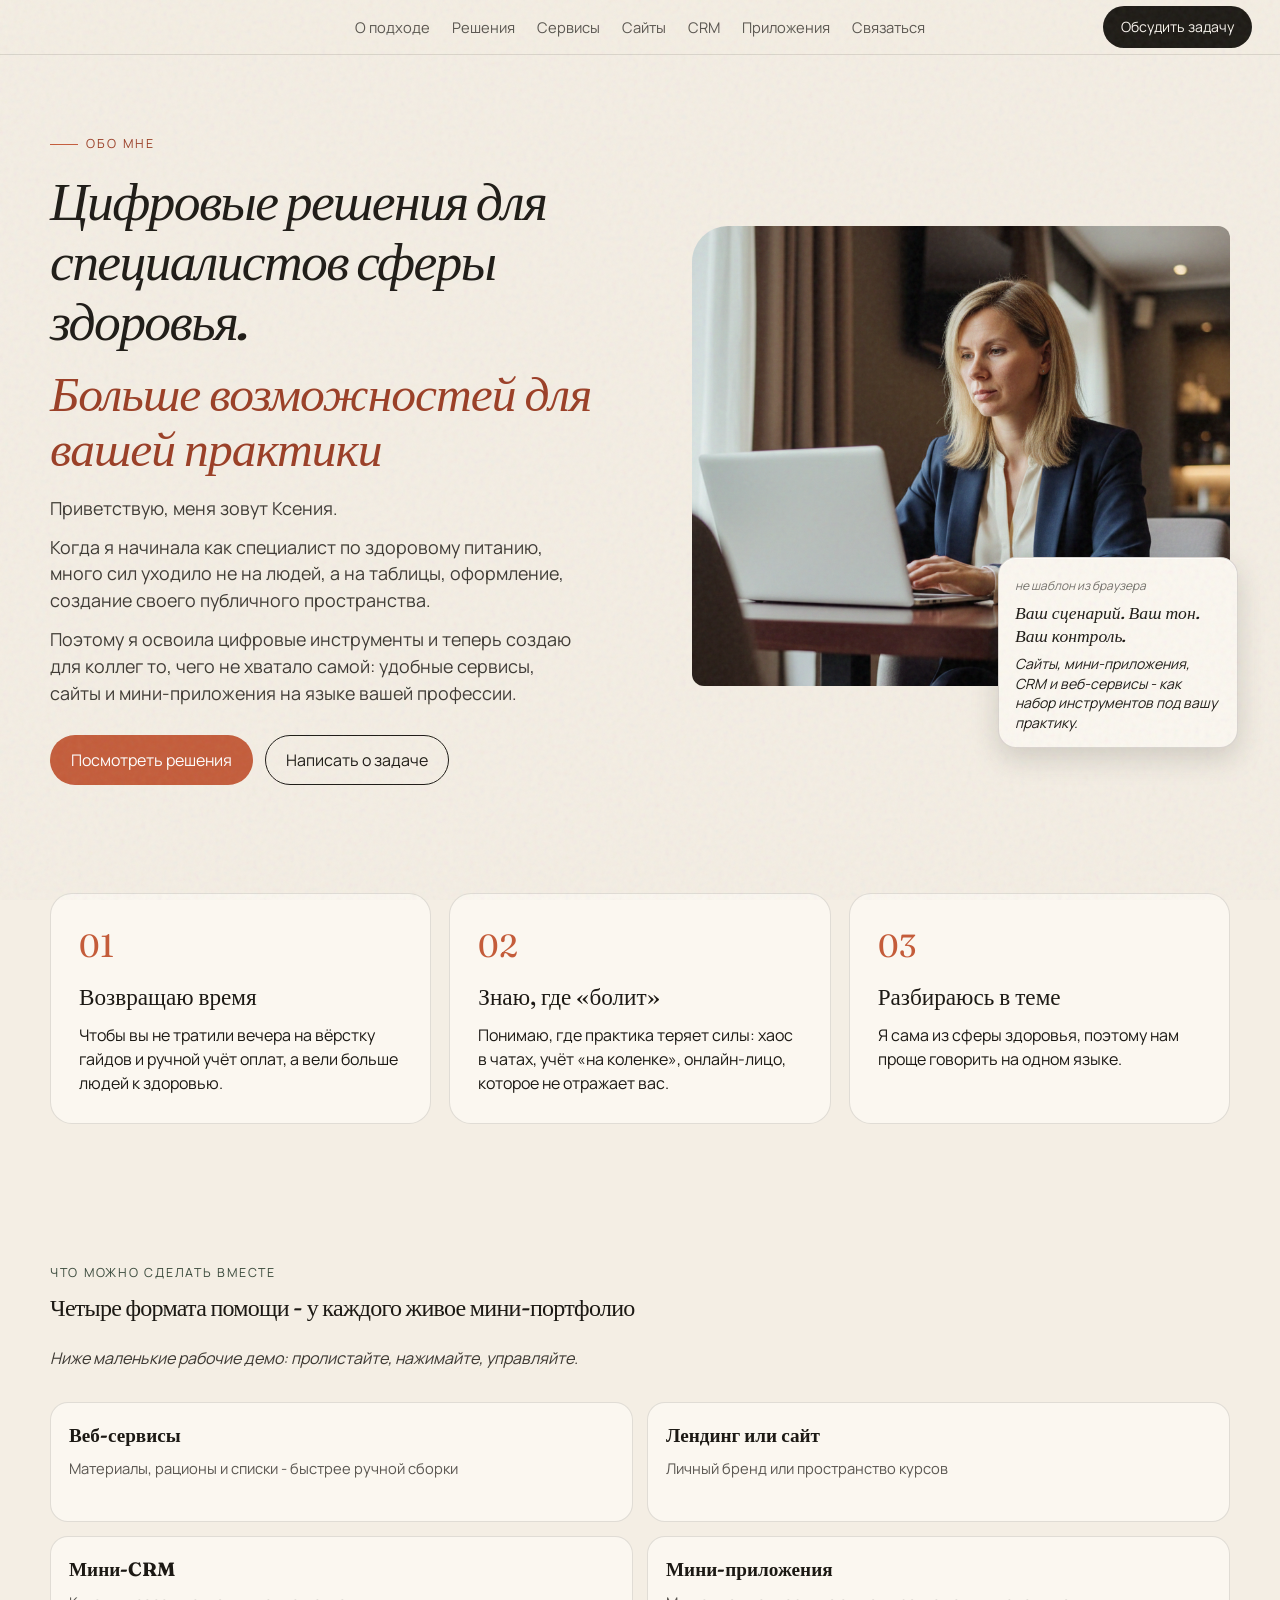
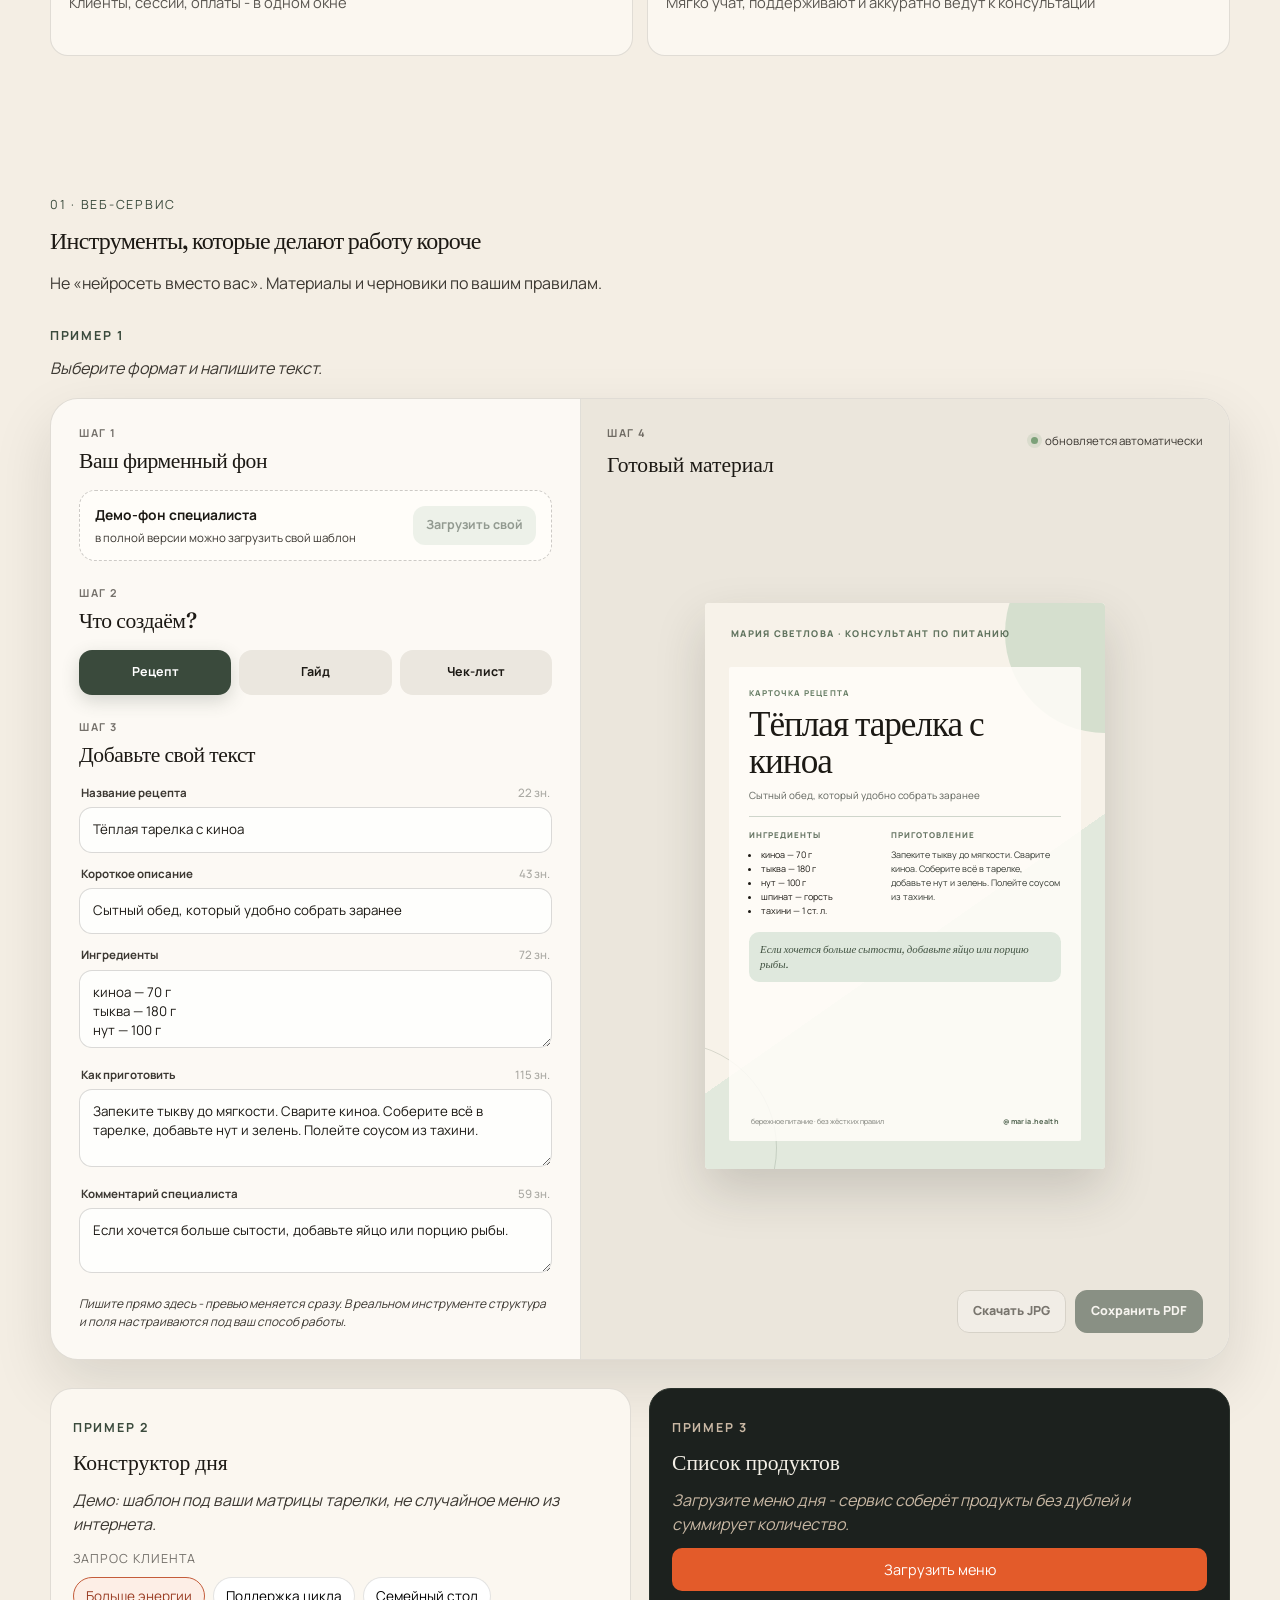
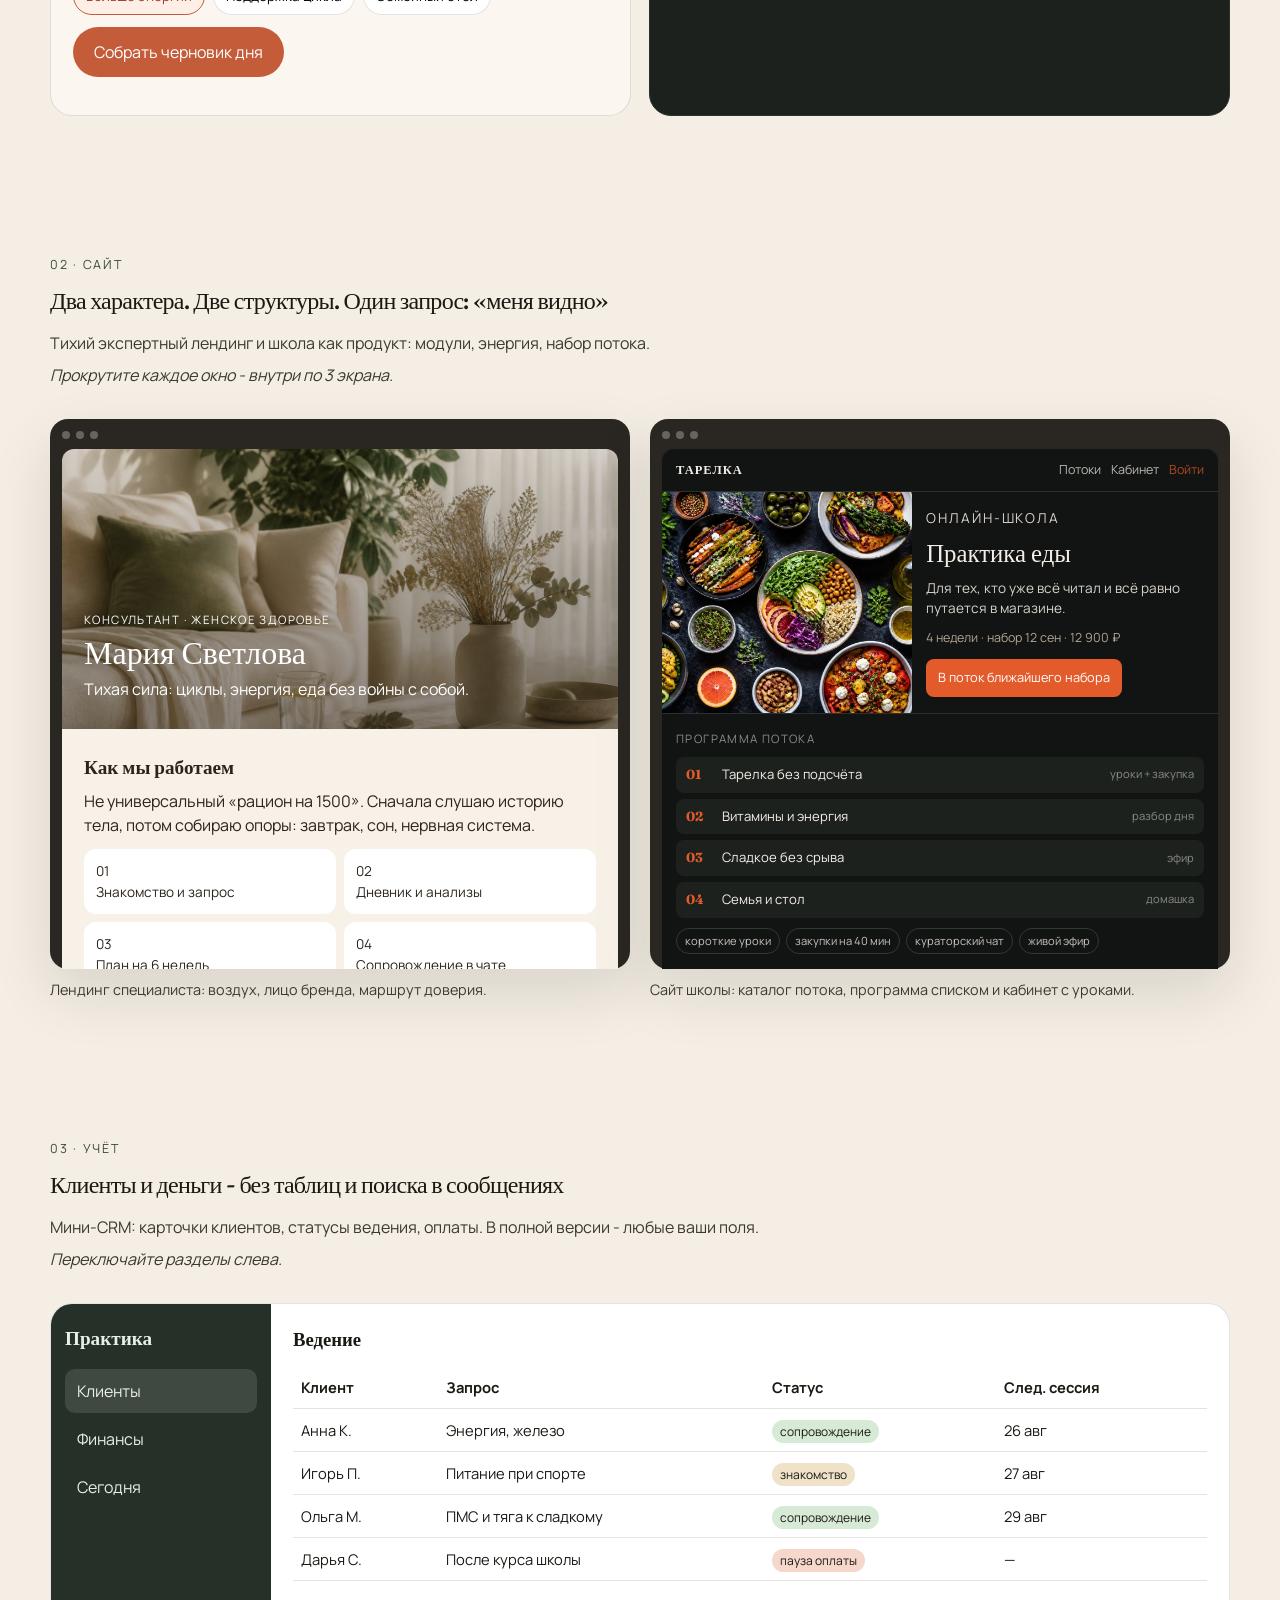
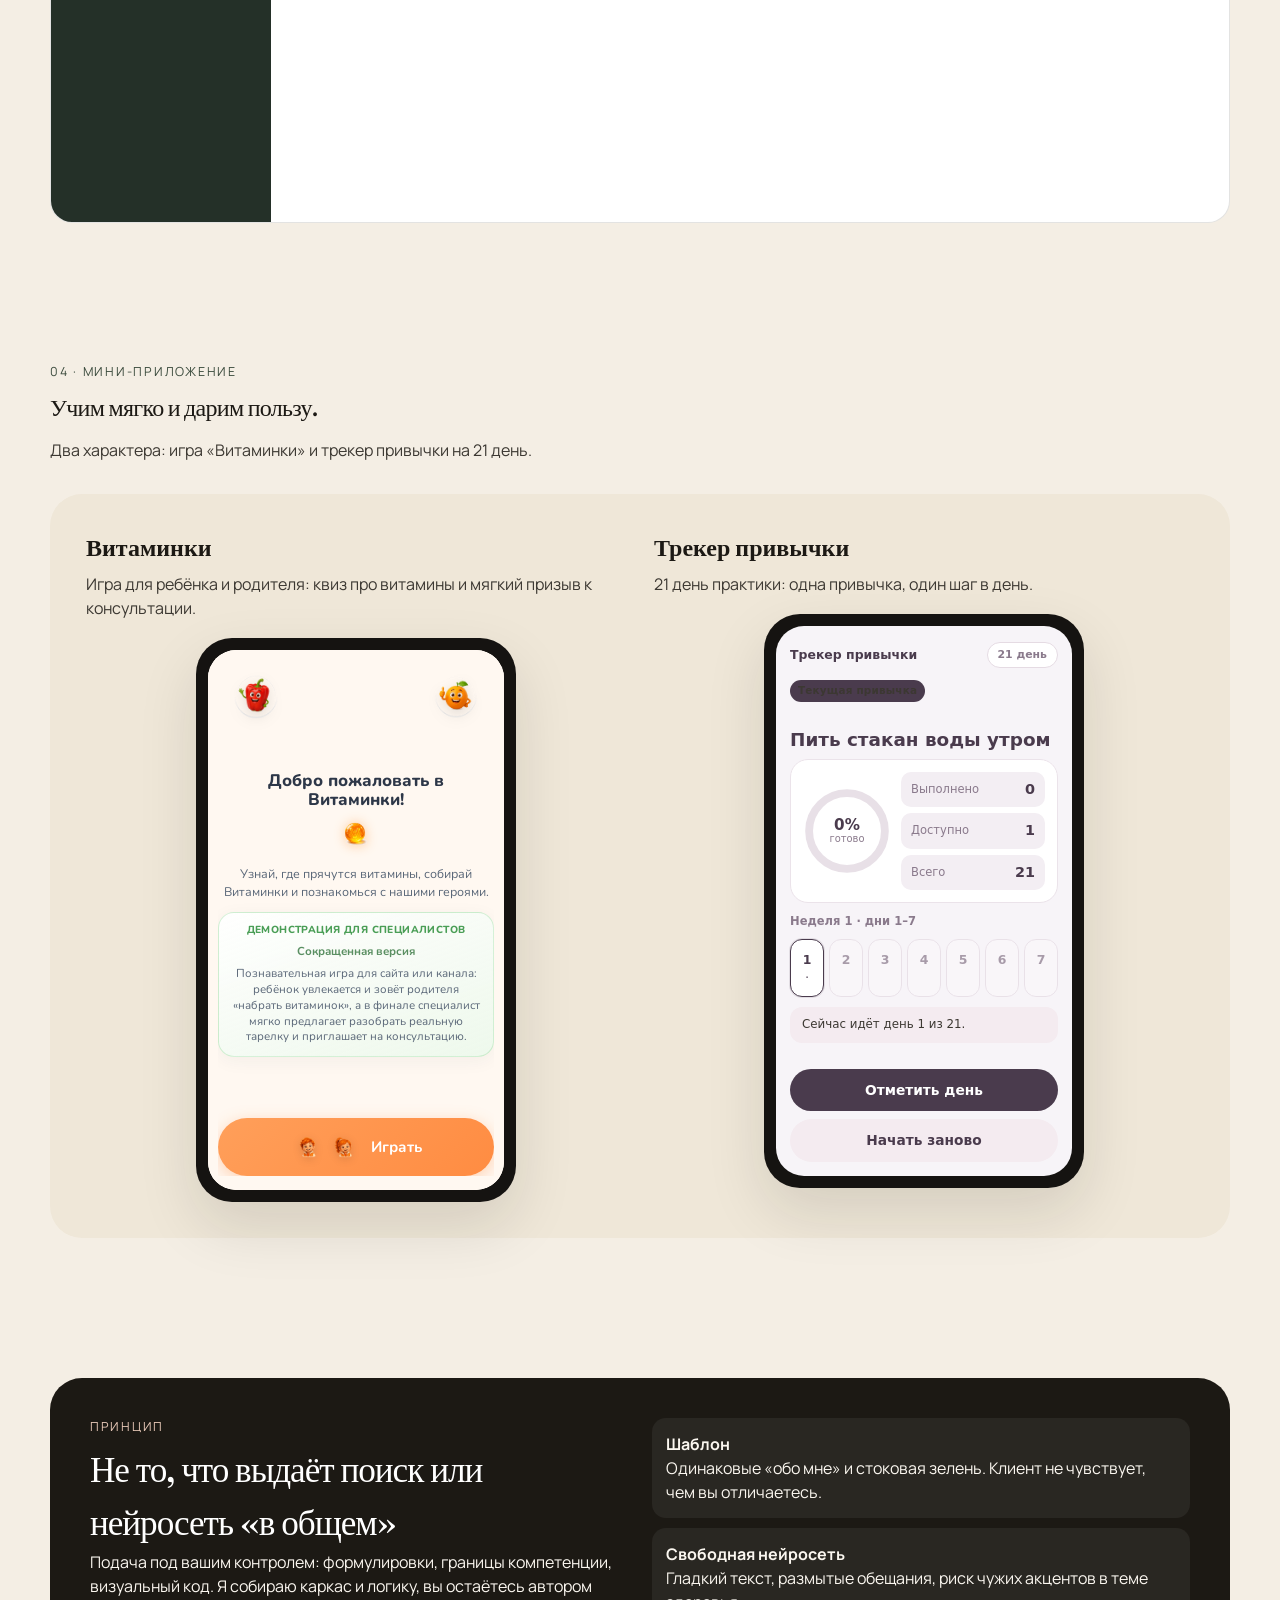
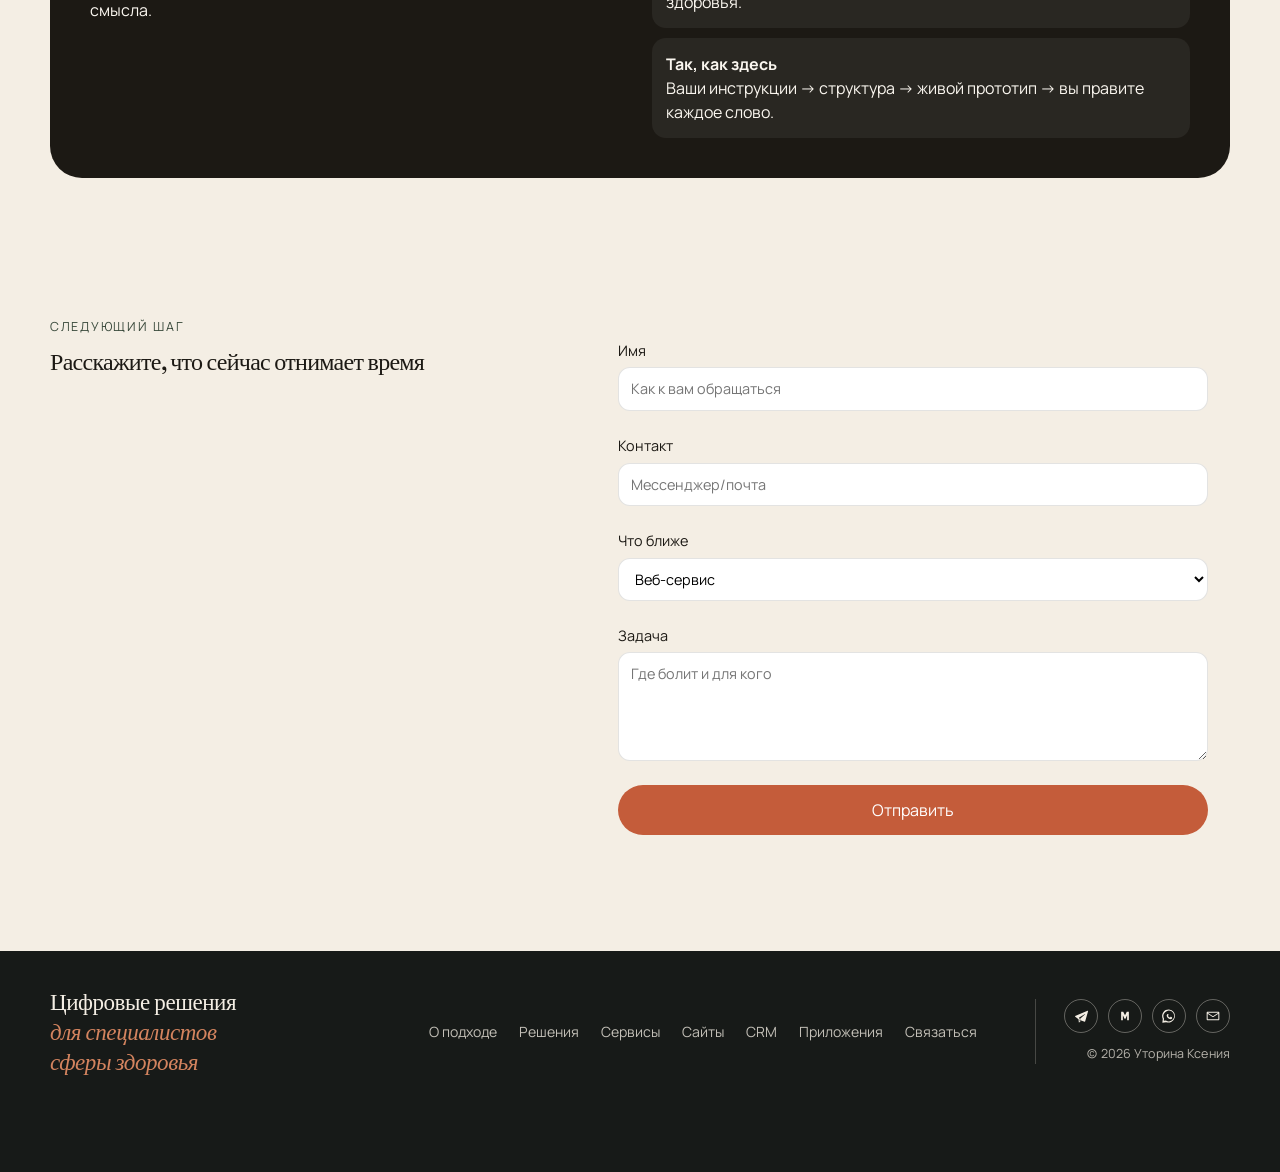
==== commit aa89a5b3: "заголовок" ====
--- a/index.html
+++ b/index.html
@@ -282,7 +282,7 @@
       <div class="section-head">
         <div>
           <p class="kicker">03 · учёт</p>
-          <h2>Клиенты и&nbsp;деньги - без таблиц и беспорядочных сообщенийв&nbsp;трёх мессенджерах</h2>
+          <h2>Клиенты и&nbsp;деньги - без таблиц и поиска в сообщениях</h2>
         </div>
         <div>
           <p class="muted">Мини-CRM: карточки клиентов, статусы ведения, оплаты. В полной версии - любые ваши поля.</p>
--- a/css/styles.css
+++ b/css/styles.css
@@ -96,7 +96,7 @@
 .eyebrow::before { content: ""; width: 28px; height: 1px; background: var(--clay); }
 .hero h1 {
   font-family: var(--font-serif);
-  font-size: clamp(calc(1.85rem - 2pt), calc(4.6vw - 2pt), calc(4.4rem - 2pt));
+  font-size: clamp(calc(1.85rem - 4pt), calc(4.6vw - 4pt), calc(4.4rem - 4pt));
   font-weight: 500;
   font-style: italic;
   line-height: 1.12;
@@ -105,7 +105,12 @@
   overflow-wrap: anywhere;
 }
 .hero-h1-line {
+  display: block;
+  margin-top: 0.28em;
   font-size: calc(1em - 3pt);
+  font-weight: 400;
+  color: var(--clay-deep);
+  letter-spacing: -0.02em;
 }
 .lead { font-size: 1.12rem; color: var(--ink-soft); max-width: 48ch; margin-top: 12px; }
 .hero-actions { display: flex; gap: 12px; margin-top: 28px; flex-wrap: wrap; }
@@ -894,7 +899,7 @@
 }
 
 @media (max-width: 400px) {
-  .hero h1 { font-size: calc(1.65rem - 2pt); }
+  .hero h1 { font-size: calc(1.65rem - 4pt); }
   .section h2 { font-size: 1.35rem; }
   .logo { font-size: 0.82rem; }
   .finance-row { grid-template-columns: 1fr; gap: 2px; }
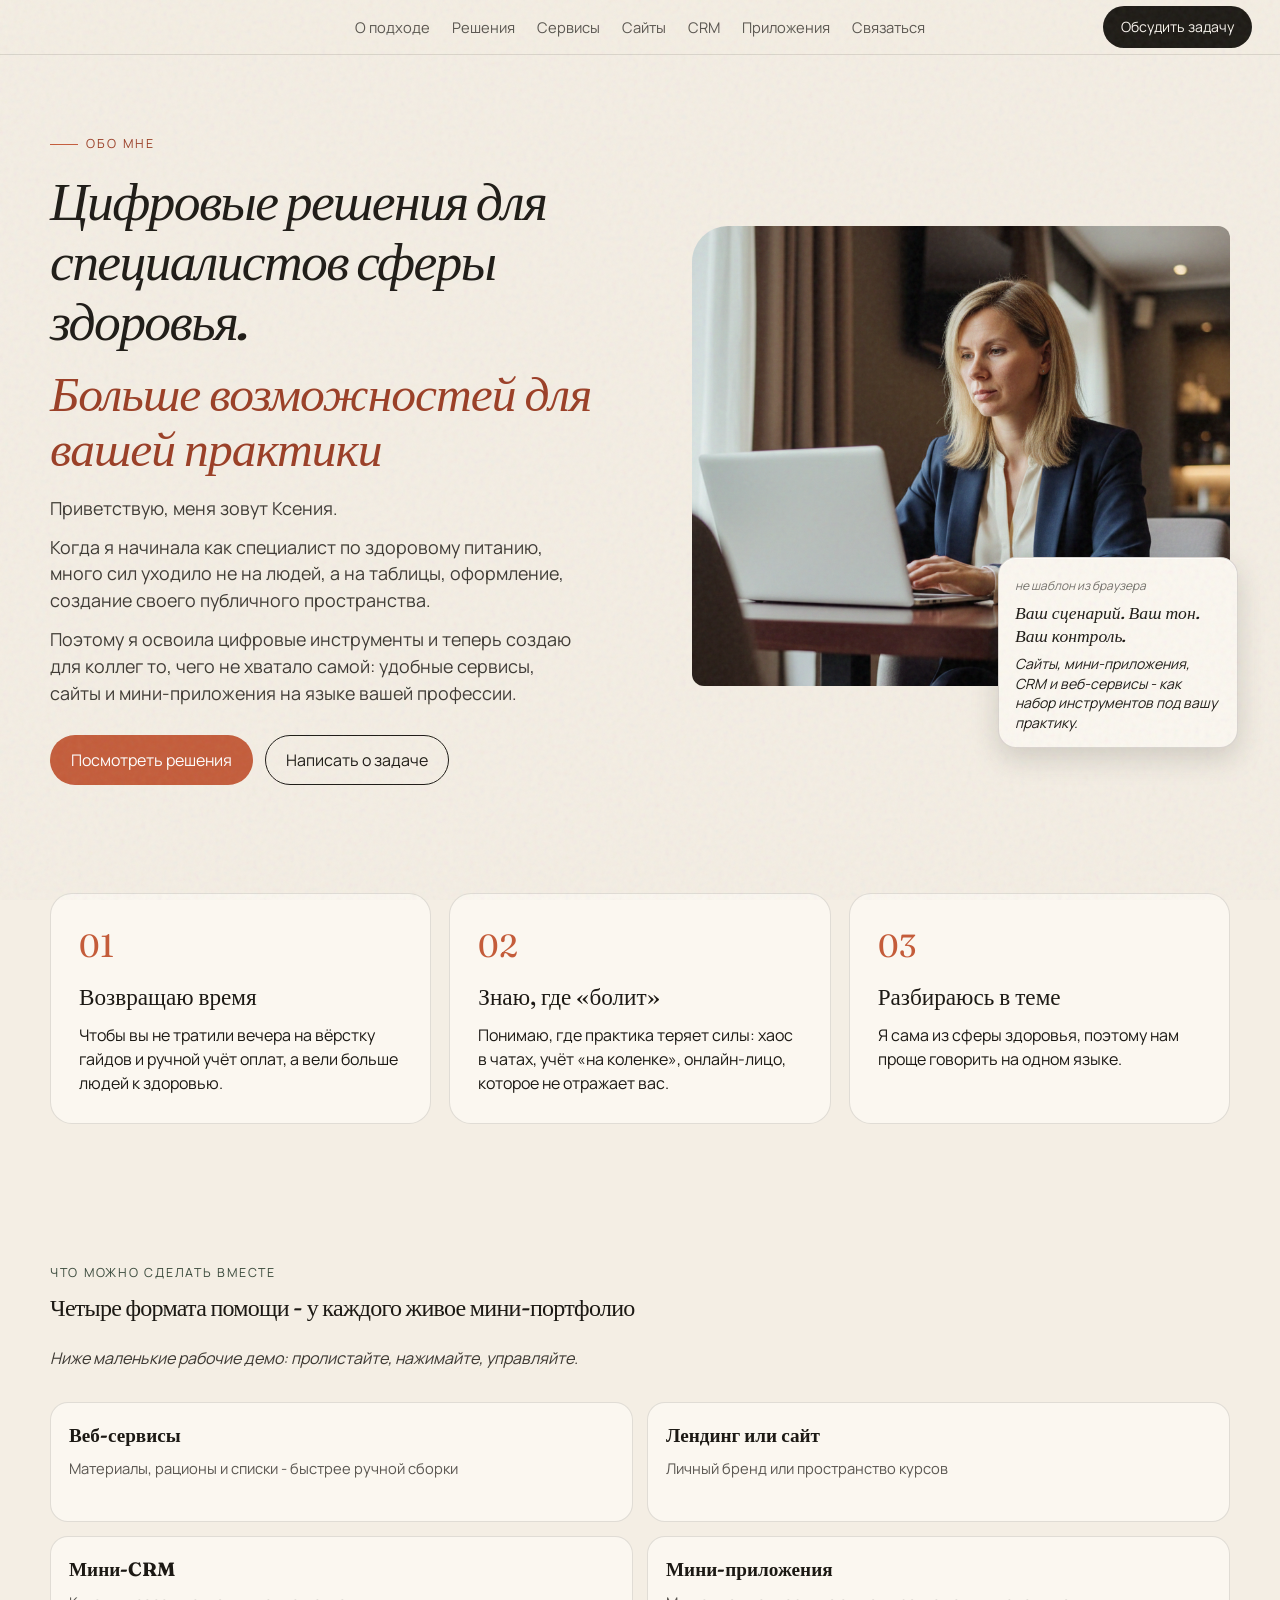
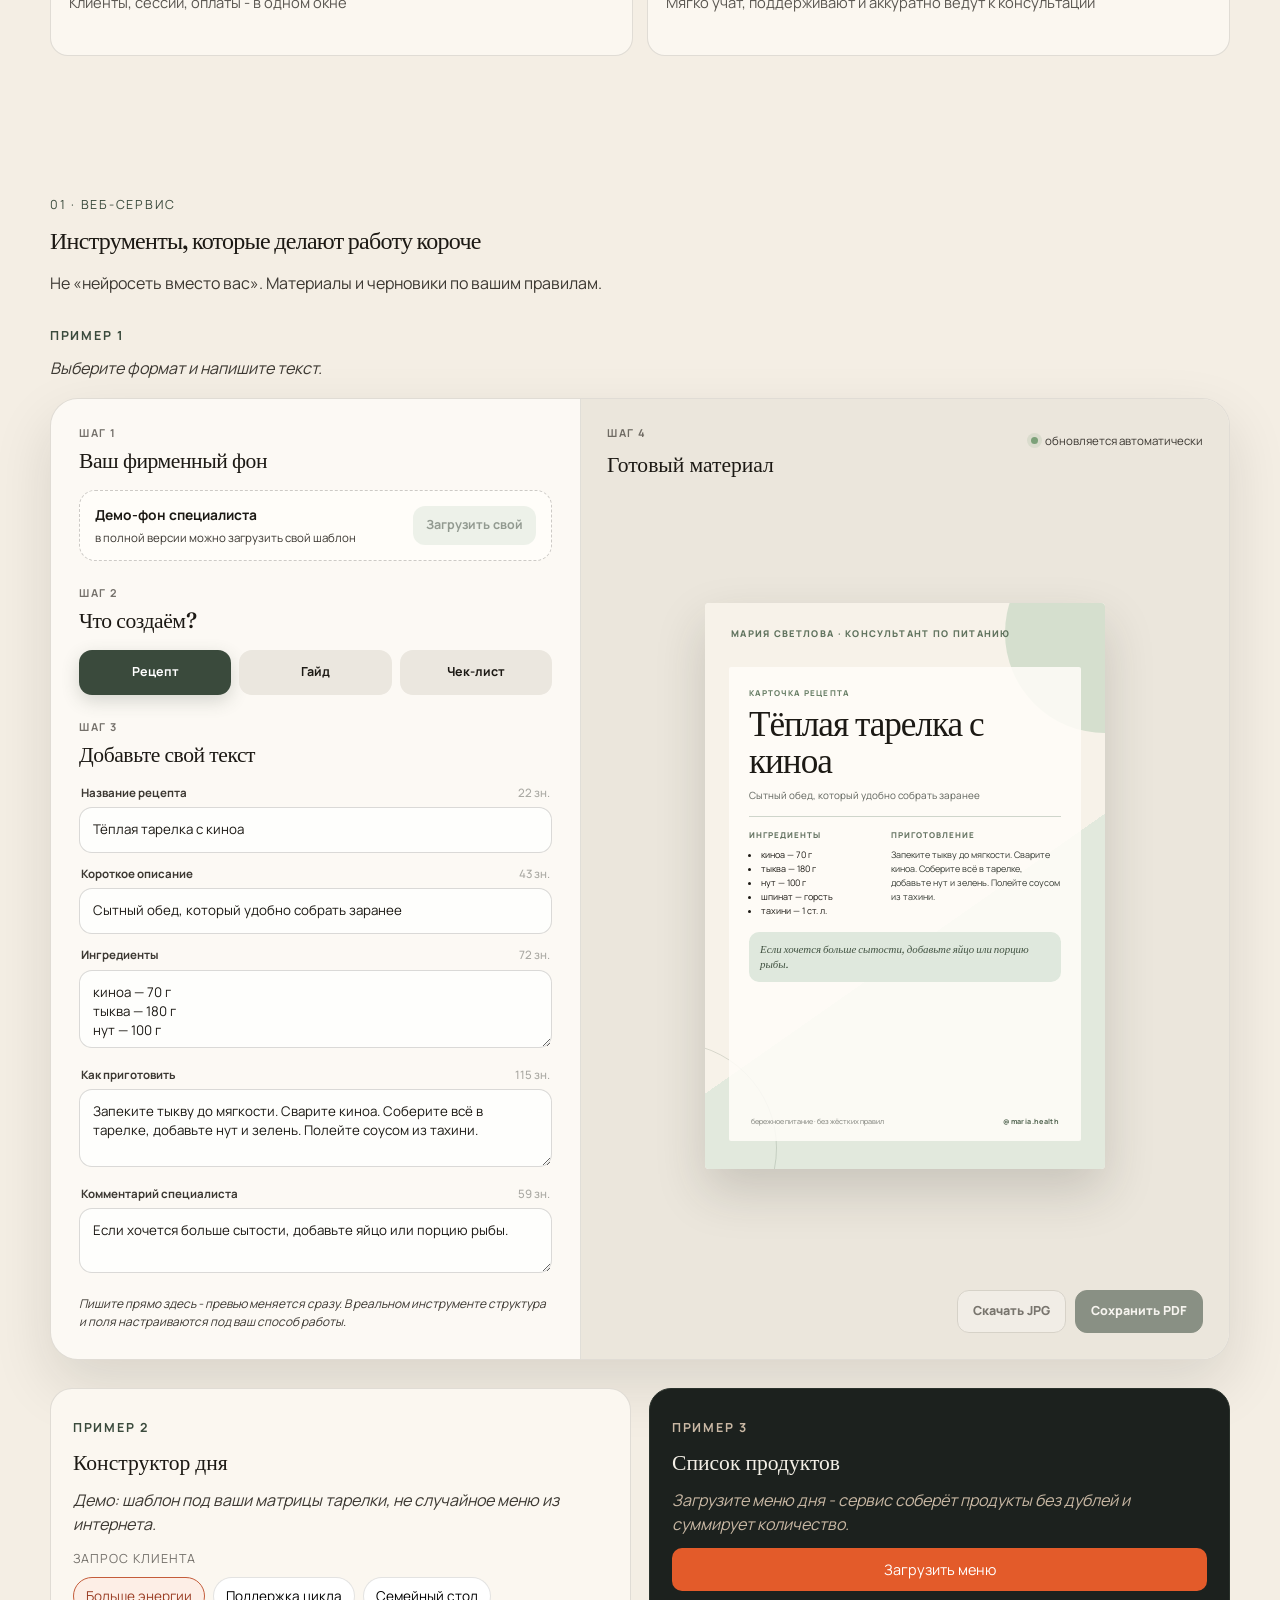
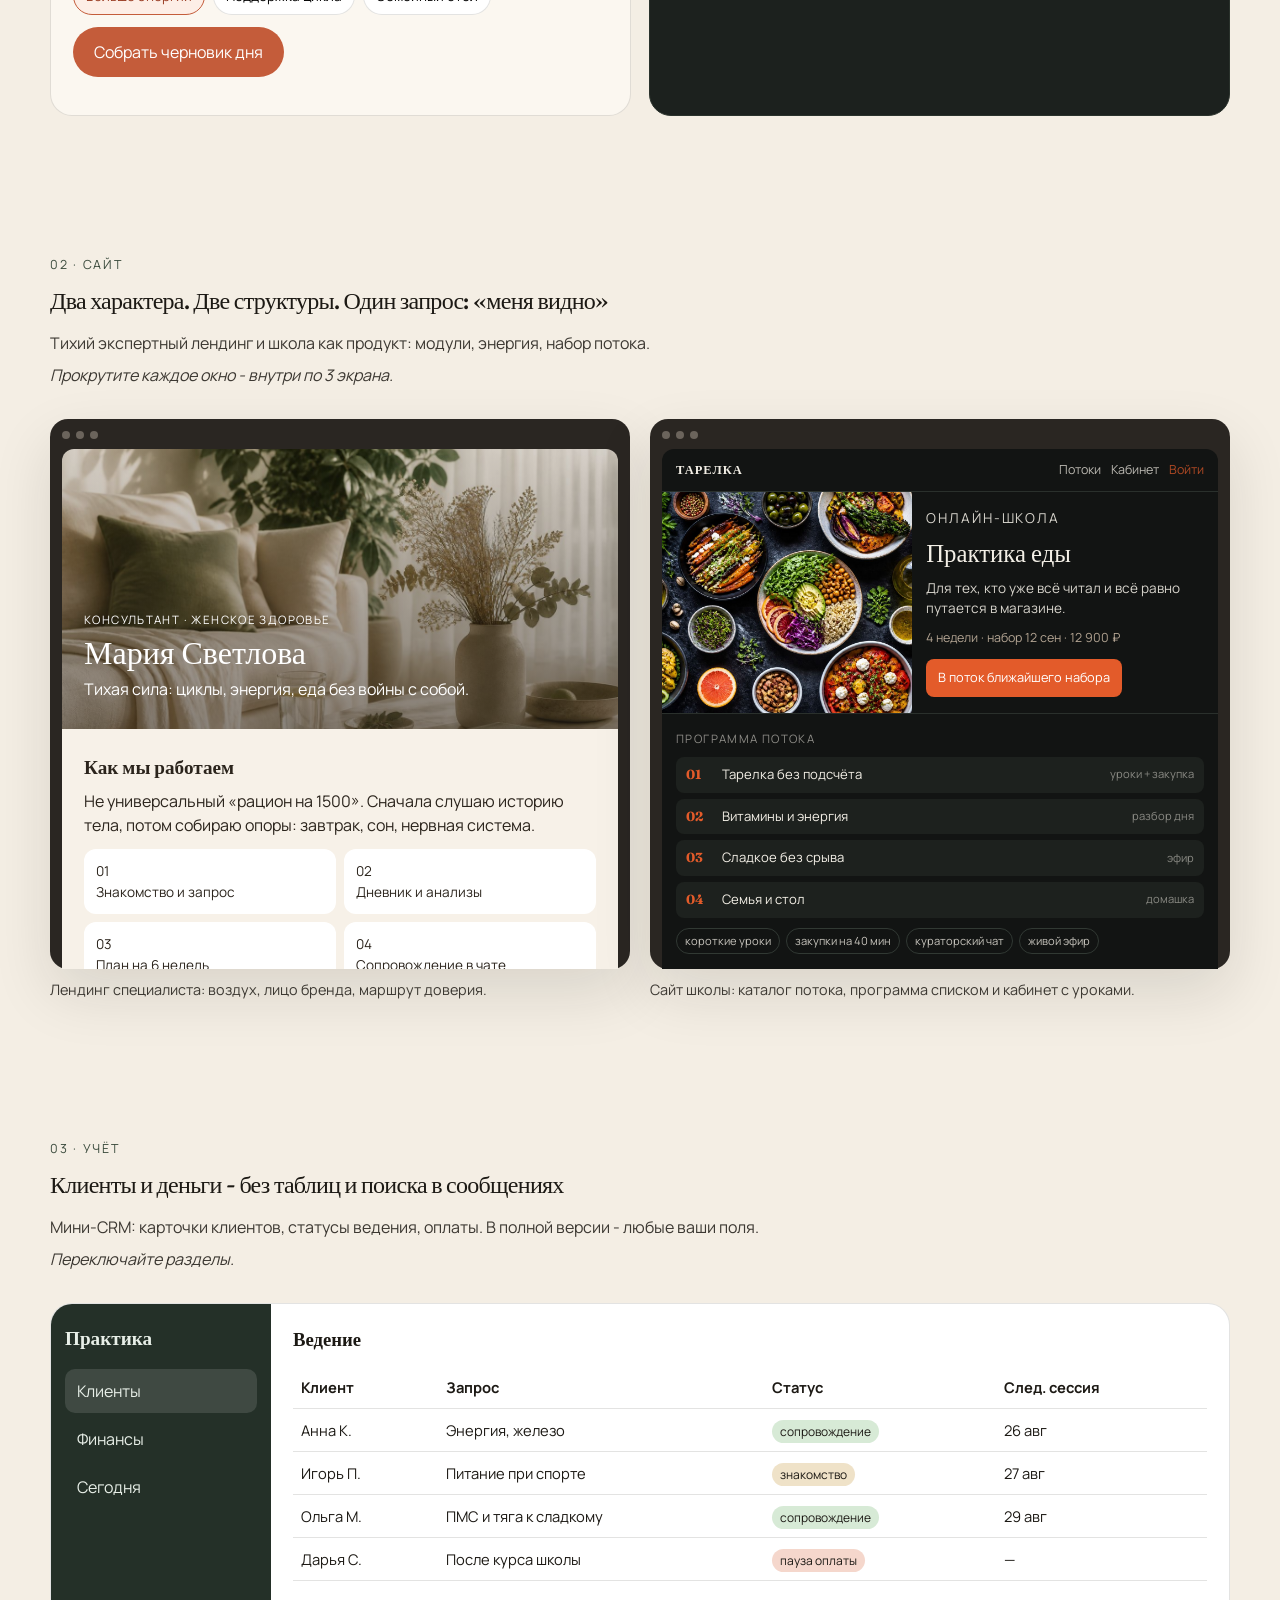
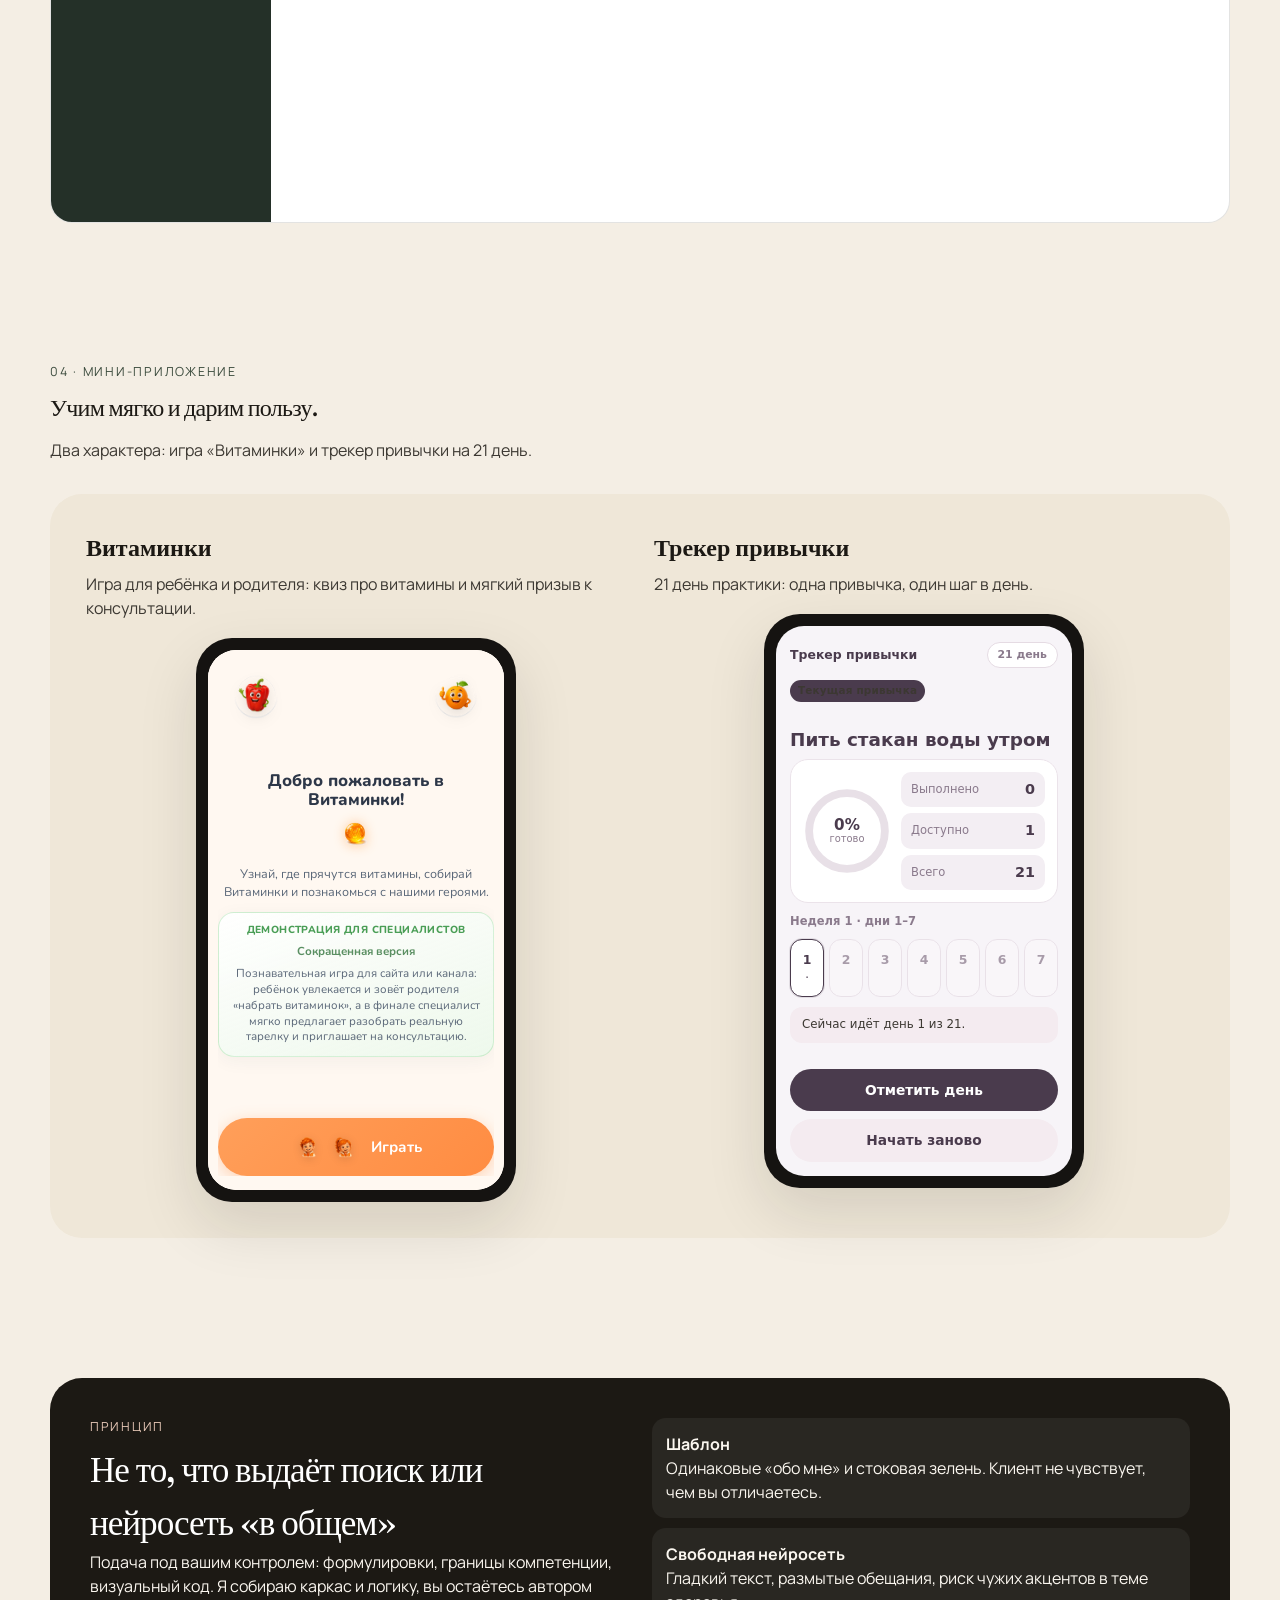
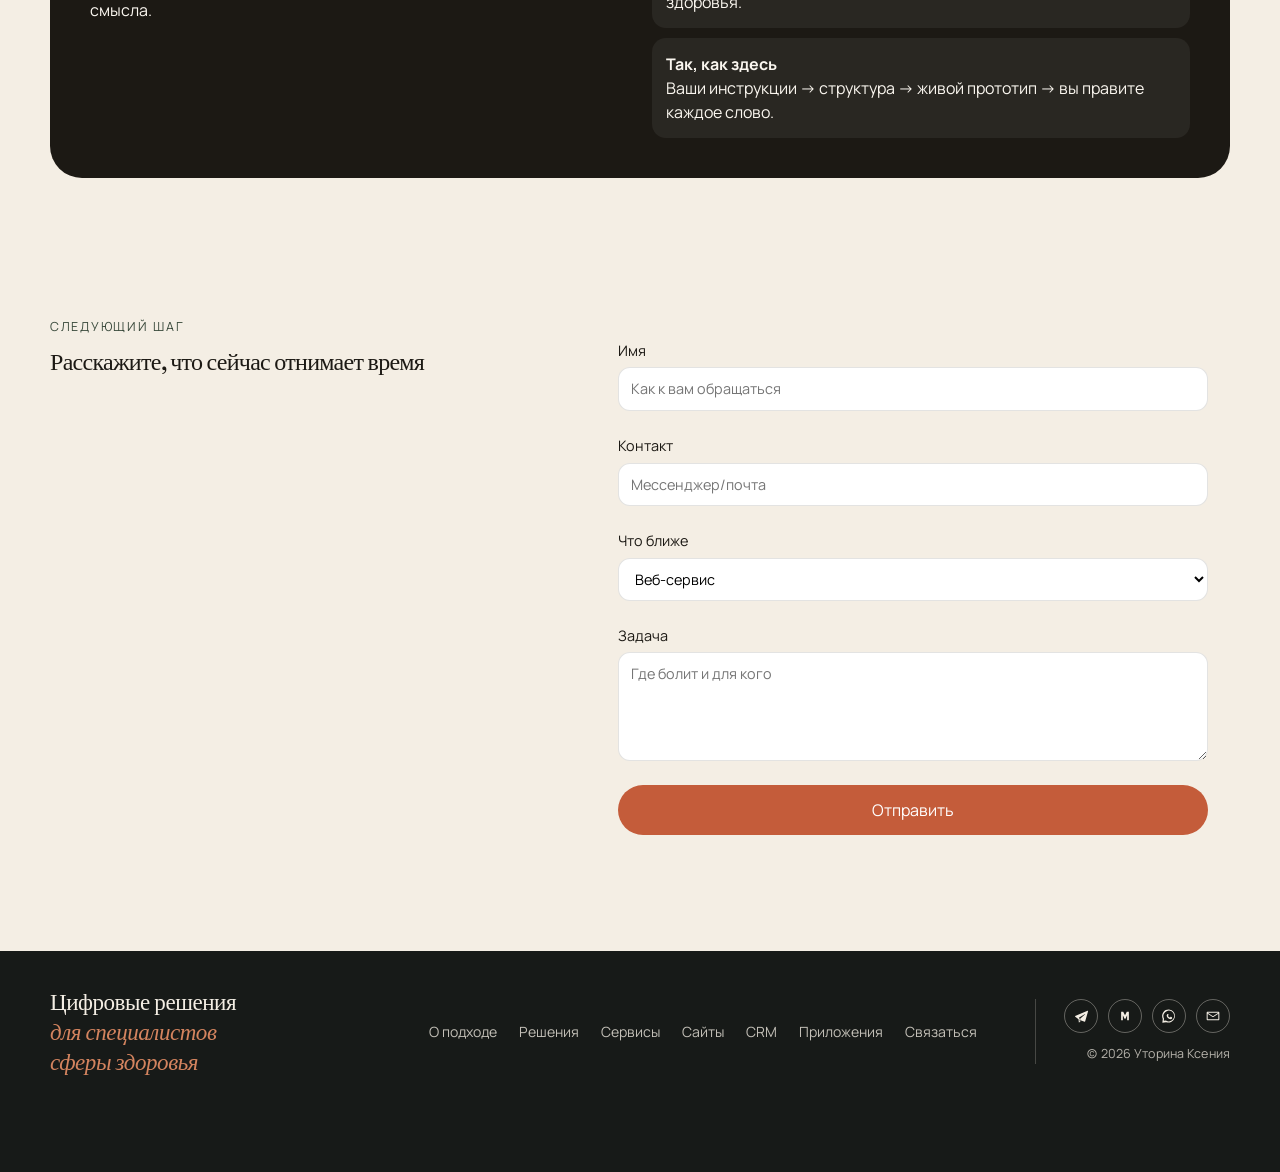
==== commit db5df012: "кор" ====
--- a/index.html
+++ b/index.html
@@ -286,7 +286,7 @@
         </div>
         <div>
           <p class="muted">Мини-CRM: карточки клиентов, статусы ведения, оплаты. В полной версии - любые ваши поля.</p>
-          <p class="hint">Переключайте разделы слева.</p>
+          <p class="hint">Переключайте разделы.</p>
         </div>
       </div>
       <div class="crm" role="region" aria-label="Демо CRM">
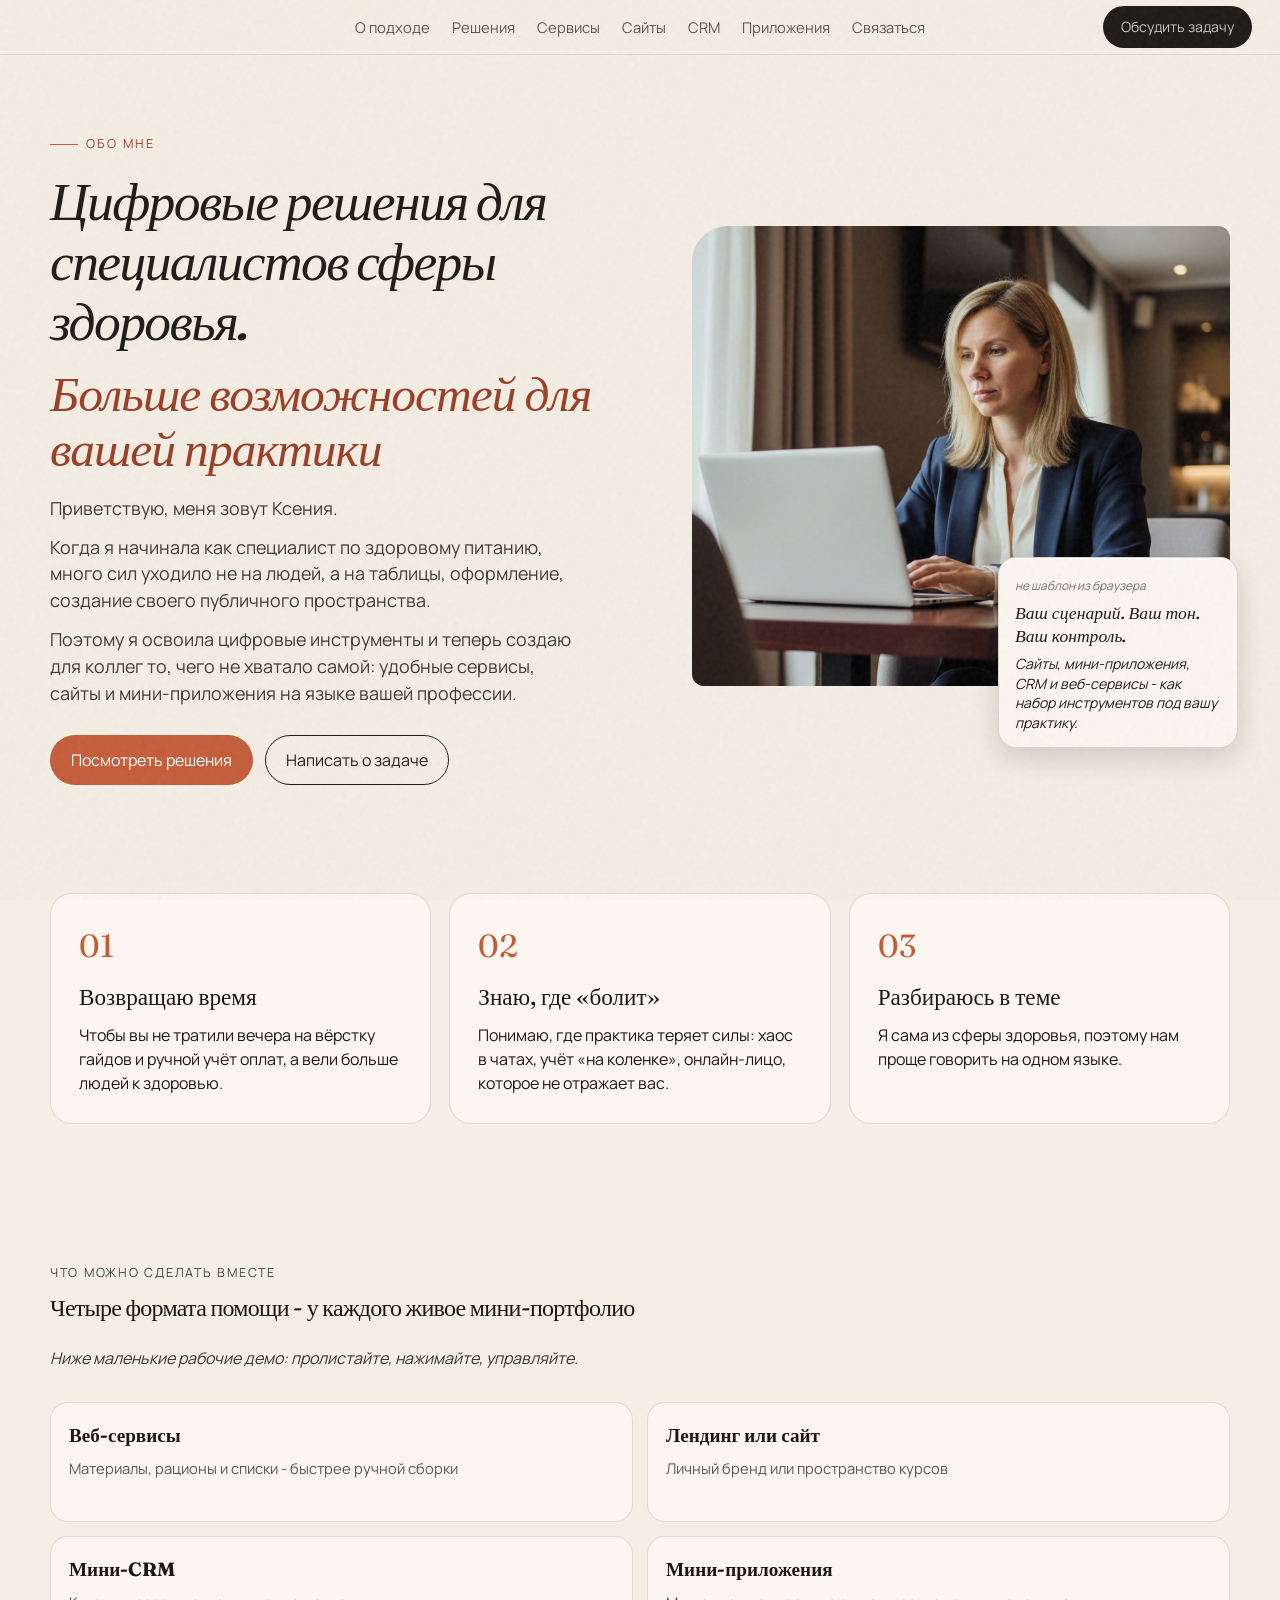
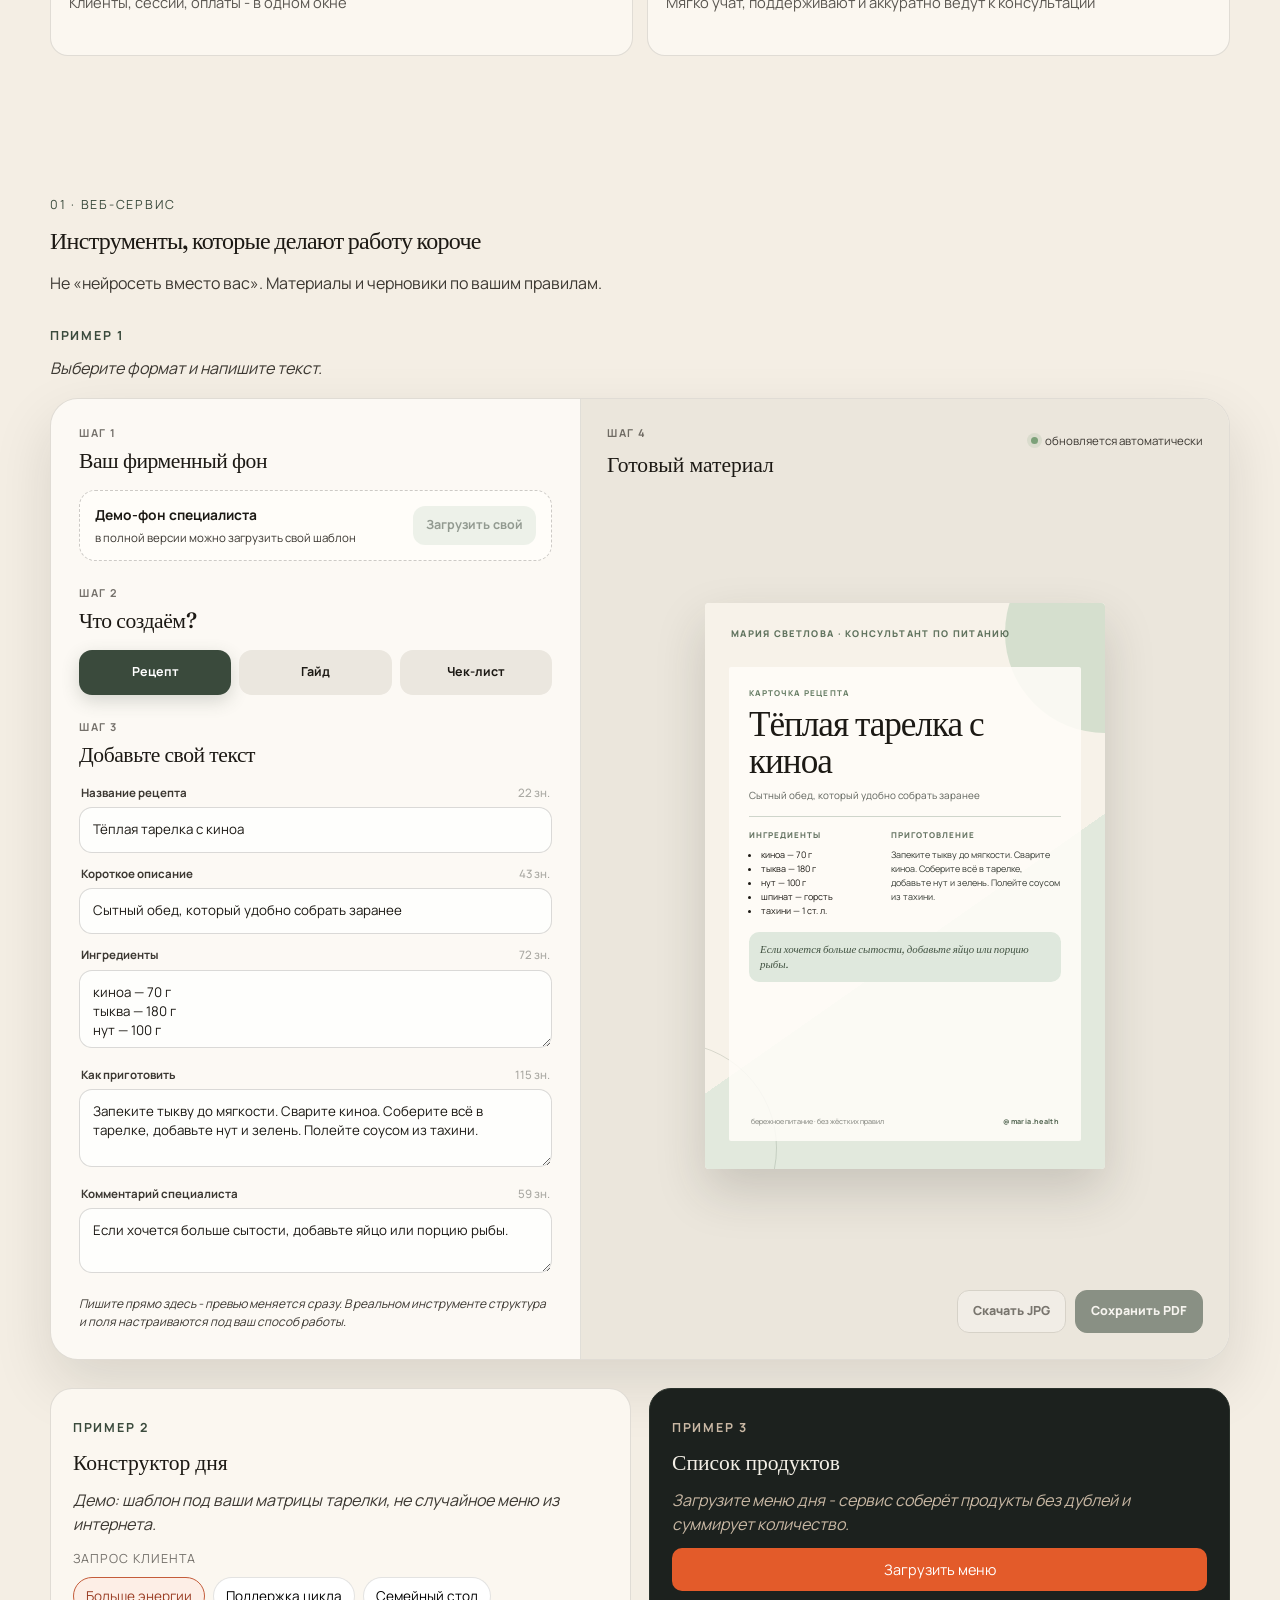
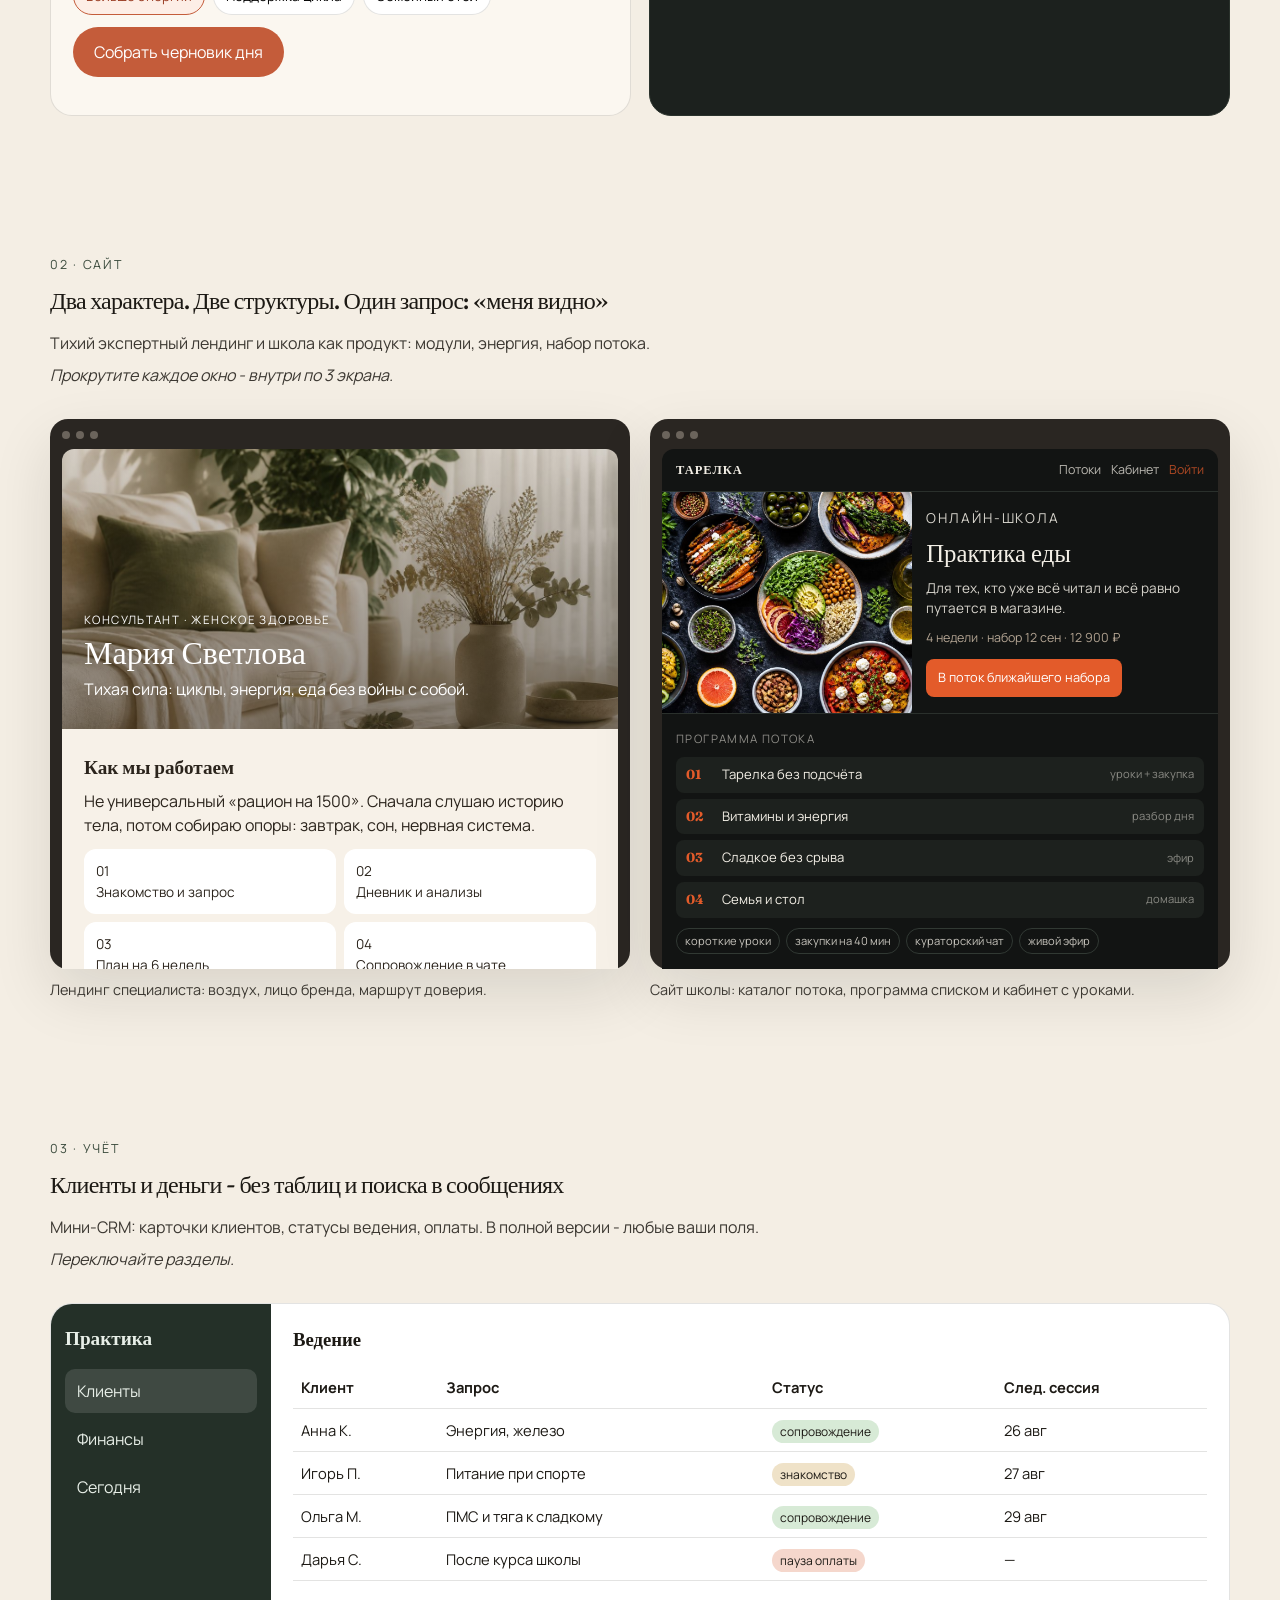
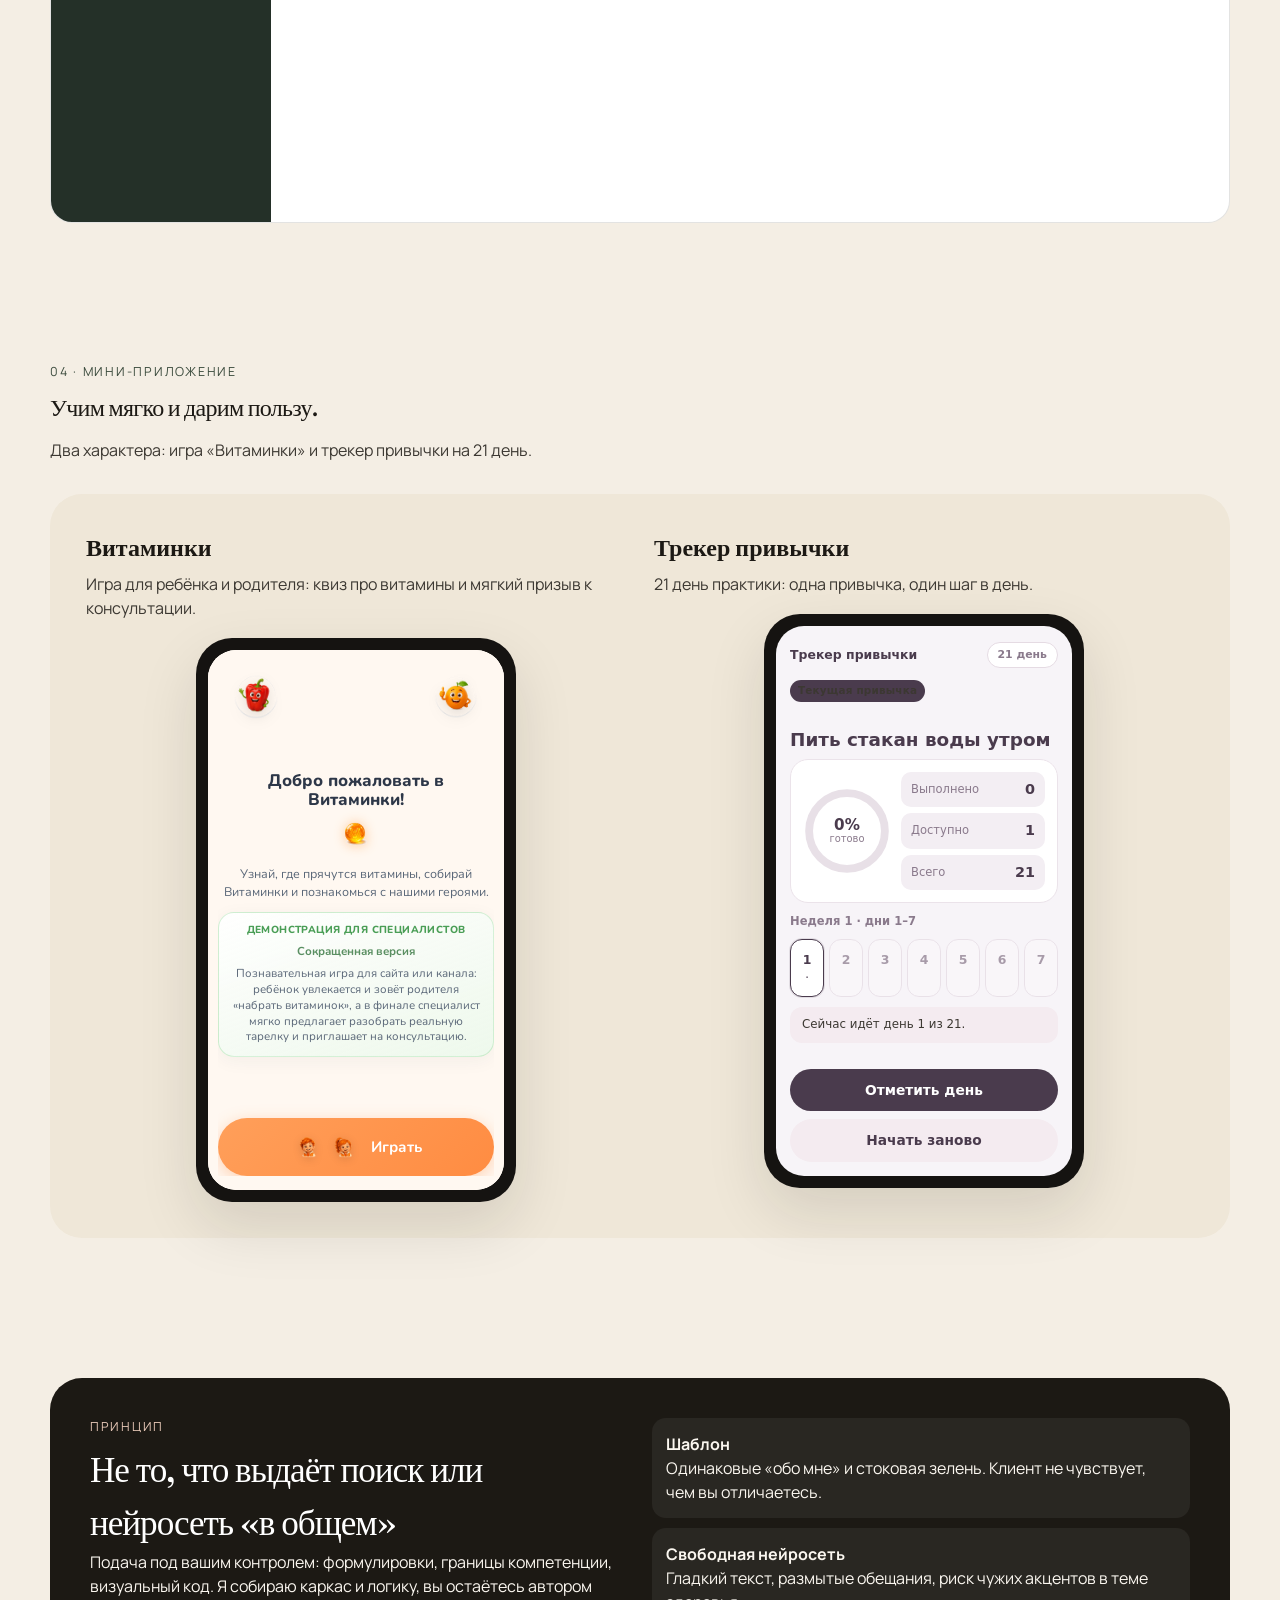
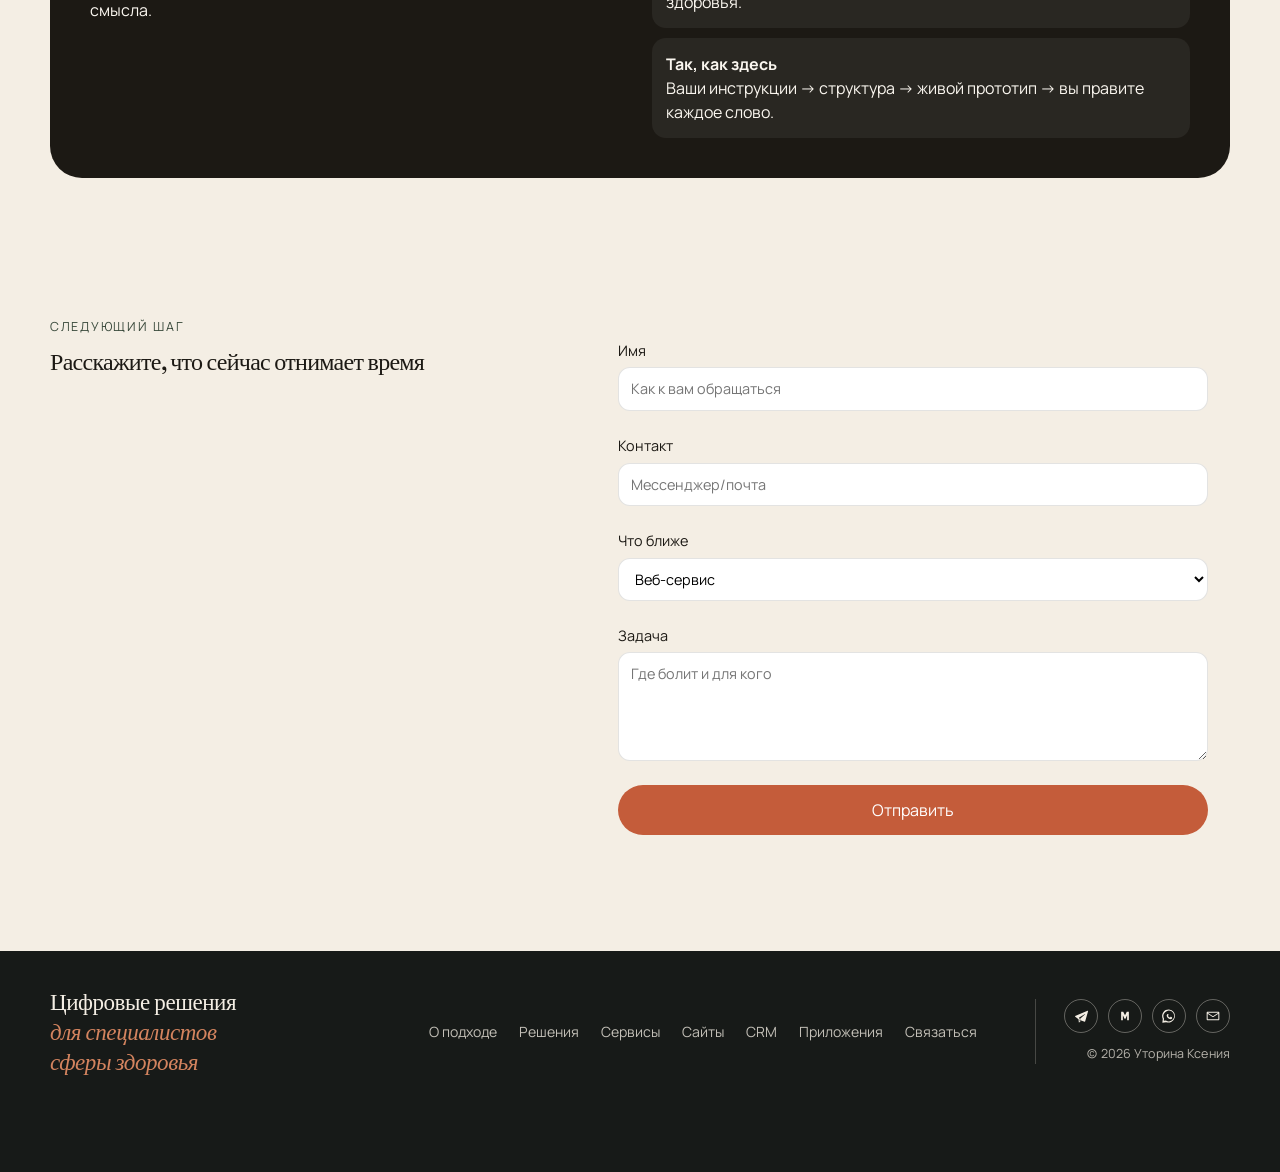
==== commit 1cfc65c1: "анимация Обсудить задачу" ====
--- a/index.html
+++ b/index.html
@@ -13,6 +13,11 @@
 <body>
   <div class="grain" aria-hidden="true"></div>
   <header class="site-header">
+    <button class="menu-btn" id="menuBtn" type="button" aria-label="Открыть меню" aria-controls="nav" aria-expanded="false">
+      <span class="menu-btn-icon" aria-hidden="true">
+        <span></span><span></span><span></span>
+      </span>
+    </button>
     <nav class="nav" id="nav">
       <a href="#about">О подходе</a>
       <a href="#services">Решения</a>
@@ -22,8 +27,7 @@
       <a href="#apps">Приложения</a>
       <a href="#contact">Связаться</a>
     </nav>
-    <a class="header-cta" href="#contact">Обсудить задачу</a>
-    <button class="menu-btn" id="menuBtn" type="button" aria-label="Меню">меню</button>
+    <a class="header-cta" href="#contact"><span class="shiny-text">Обсудить задачу</span></a>
   </header>
 
   <main id="top">
--- a/css/styles.css
+++ b/css/styles.css
@@ -72,14 +72,73 @@
   padding: 10px 18px;
   font-size: 0.88rem;
 }
+.header-cta .shiny-text {
+  display: inline-block;
+  background-image: linear-gradient(
+    120deg,
+    #c9c3b8 0%,
+    #c9c3b8 35%,
+    #ffffff 50%,
+    #c9c3b8 65%,
+    #c9c3b8 100%
+  );
+  background-size: 200% auto;
+  background-position: 150% center;
+  -webkit-background-clip: text;
+  background-clip: text;
+  -webkit-text-fill-color: transparent;
+  color: transparent;
+  animation: shiny-text-sweep 2.6s linear infinite;
+}
+@keyframes shiny-text-sweep {
+  0% { background-position: 150% center; }
+  77% { background-position: -50% center; }
+  100% { background-position: -50% center; }
+}
+@media (prefers-reduced-motion: reduce) {
+  .header-cta .shiny-text {
+    animation: none;
+    background: none;
+    -webkit-text-fill-color: var(--paper);
+    color: var(--paper);
+  }
+}
 .menu-btn {
   display: none;
-  position: absolute;
-  right: 16px;
+  align-items: center;
+  justify-content: center;
+  width: 42px;
+  height: 42px;
+  padding: 0;
   background: transparent;
-  border: 1px solid var(--line);
-  border-radius: 10px;
-  padding: 8px 10px;
+  border: 0;
+  border-radius: 12px;
+  color: var(--ink);
+}
+.menu-btn:hover { background: rgba(28, 25, 20, 0.05); }
+.menu-btn-icon {
+  display: flex;
+  flex-direction: column;
+  justify-content: center;
+  gap: 5px;
+  width: 20px;
+}
+.menu-btn-icon span {
+  display: block;
+  height: 1.5px;
+  width: 100%;
+  background: currentColor;
+  border-radius: 2px;
+  transition: transform 0.2s ease, opacity 0.2s ease;
+}
+.menu-btn[aria-expanded="true"] .menu-btn-icon span:nth-child(1) {
+  transform: translateY(6.5px) rotate(45deg);
+}
+.menu-btn[aria-expanded="true"] .menu-btn-icon span:nth-child(2) {
+  opacity: 0;
+}
+.menu-btn[aria-expanded="true"] .menu-btn-icon span:nth-child(3) {
+  transform: translateY(-6.5px) rotate(-45deg);
 }
 
 .hero { padding: 72px 0 88px; display: grid; grid-template-columns: 1.05fr 0.95fr; gap: 48px; align-items: center; }
@@ -768,21 +827,32 @@
   .wrap { width: calc(100% - 32px); }
   .site-header {
     flex-wrap: wrap;
-    justify-content: flex-end;
-    padding: 12px 16px;
-    gap: 8px;
-    min-height: 52px;
+    justify-content: space-between;
+    align-items: center;
+    padding: 10px 16px;
+    gap: 8px 12px;
+    min-height: 56px;
   }
-  .nav, .header-cta { display: none; }
+  .menu-btn { display: inline-flex; order: 1; }
+  .header-cta {
+    display: inline-flex;
+    position: static;
+    order: 2;
+    padding: 9px 14px;
+    font-size: 0.82rem;
+  }
+  .nav {
+    display: none;
+    order: 3;
+  }
   .nav.open {
     display: flex;
     flex-direction: column;
     width: 100%;
-    order: 3;
-    padding: 12px 0 8px;
+    padding: 10px 0 6px;
     gap: 14px;
+    border-top: 1px solid var(--line);
   }
-  .menu-btn { display: block; }
   .hero {
     grid-template-columns: 1fr;
     padding: 40px 0 28px;
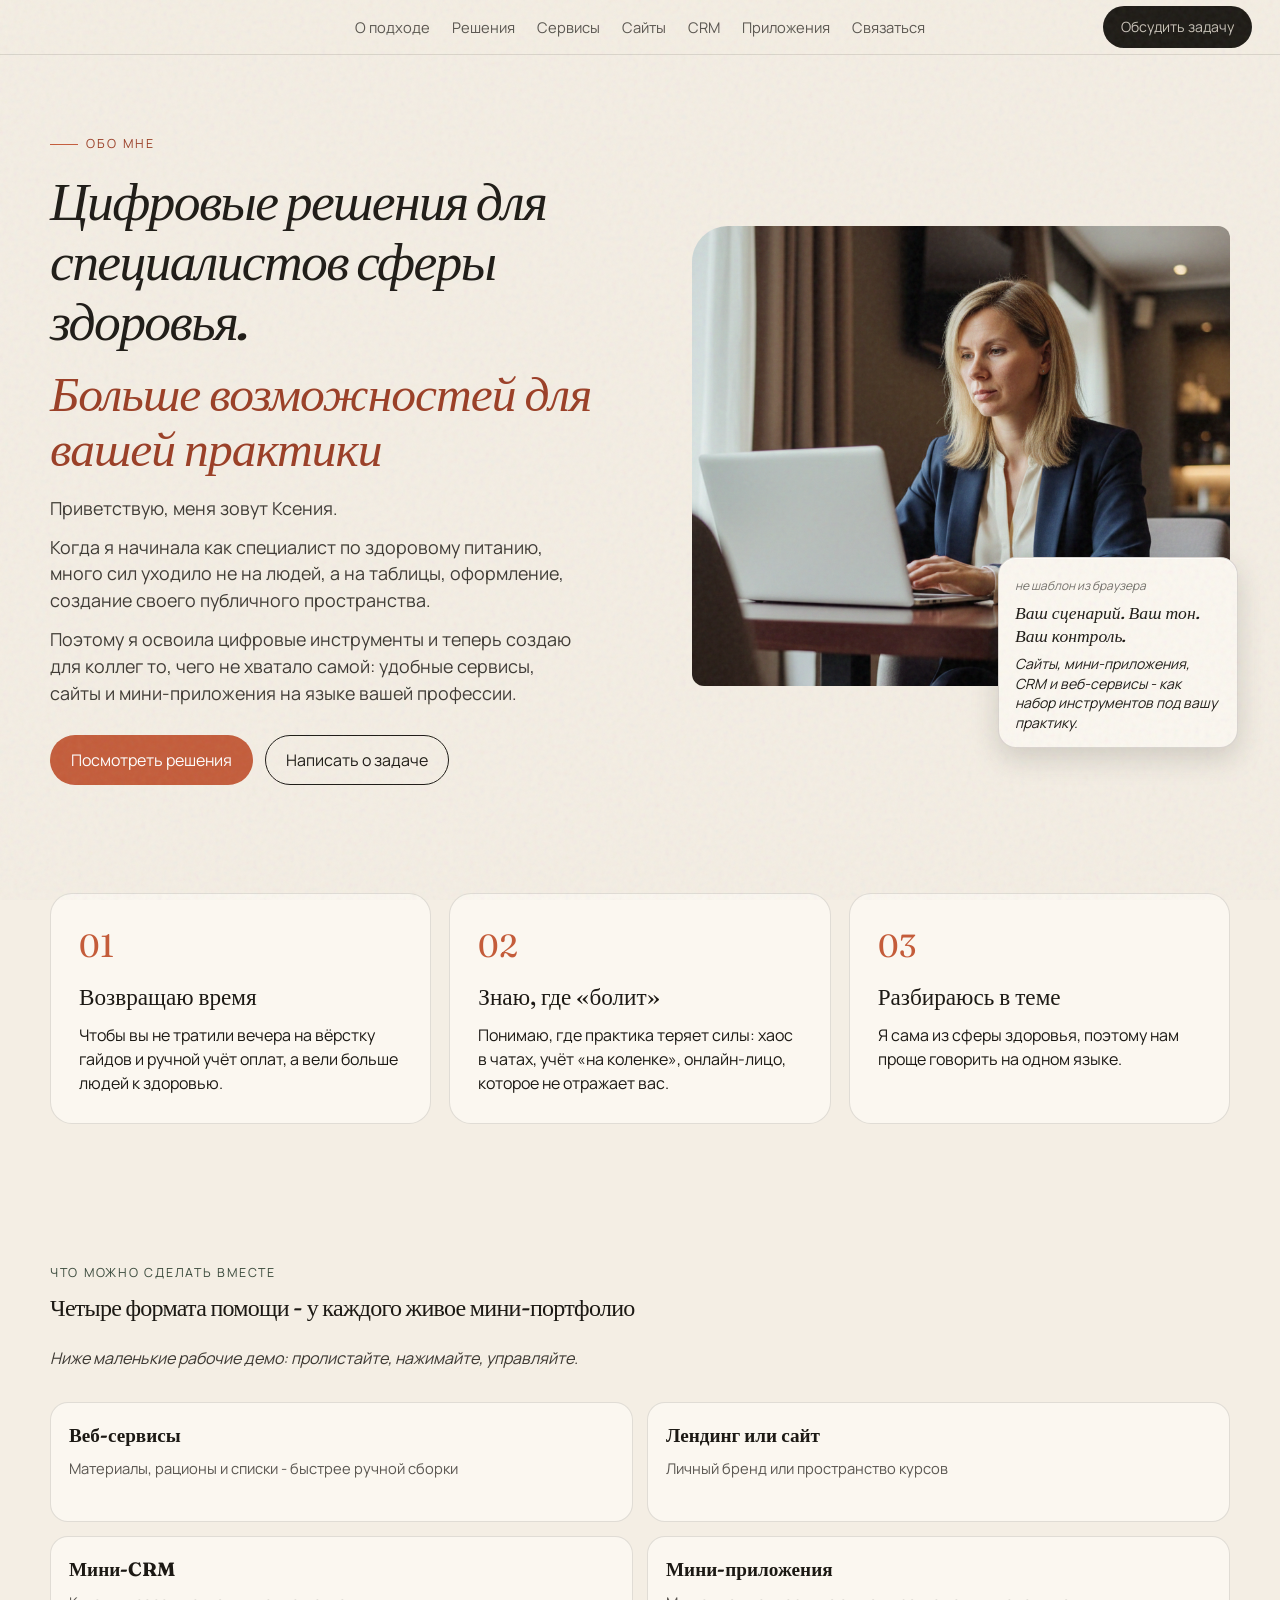
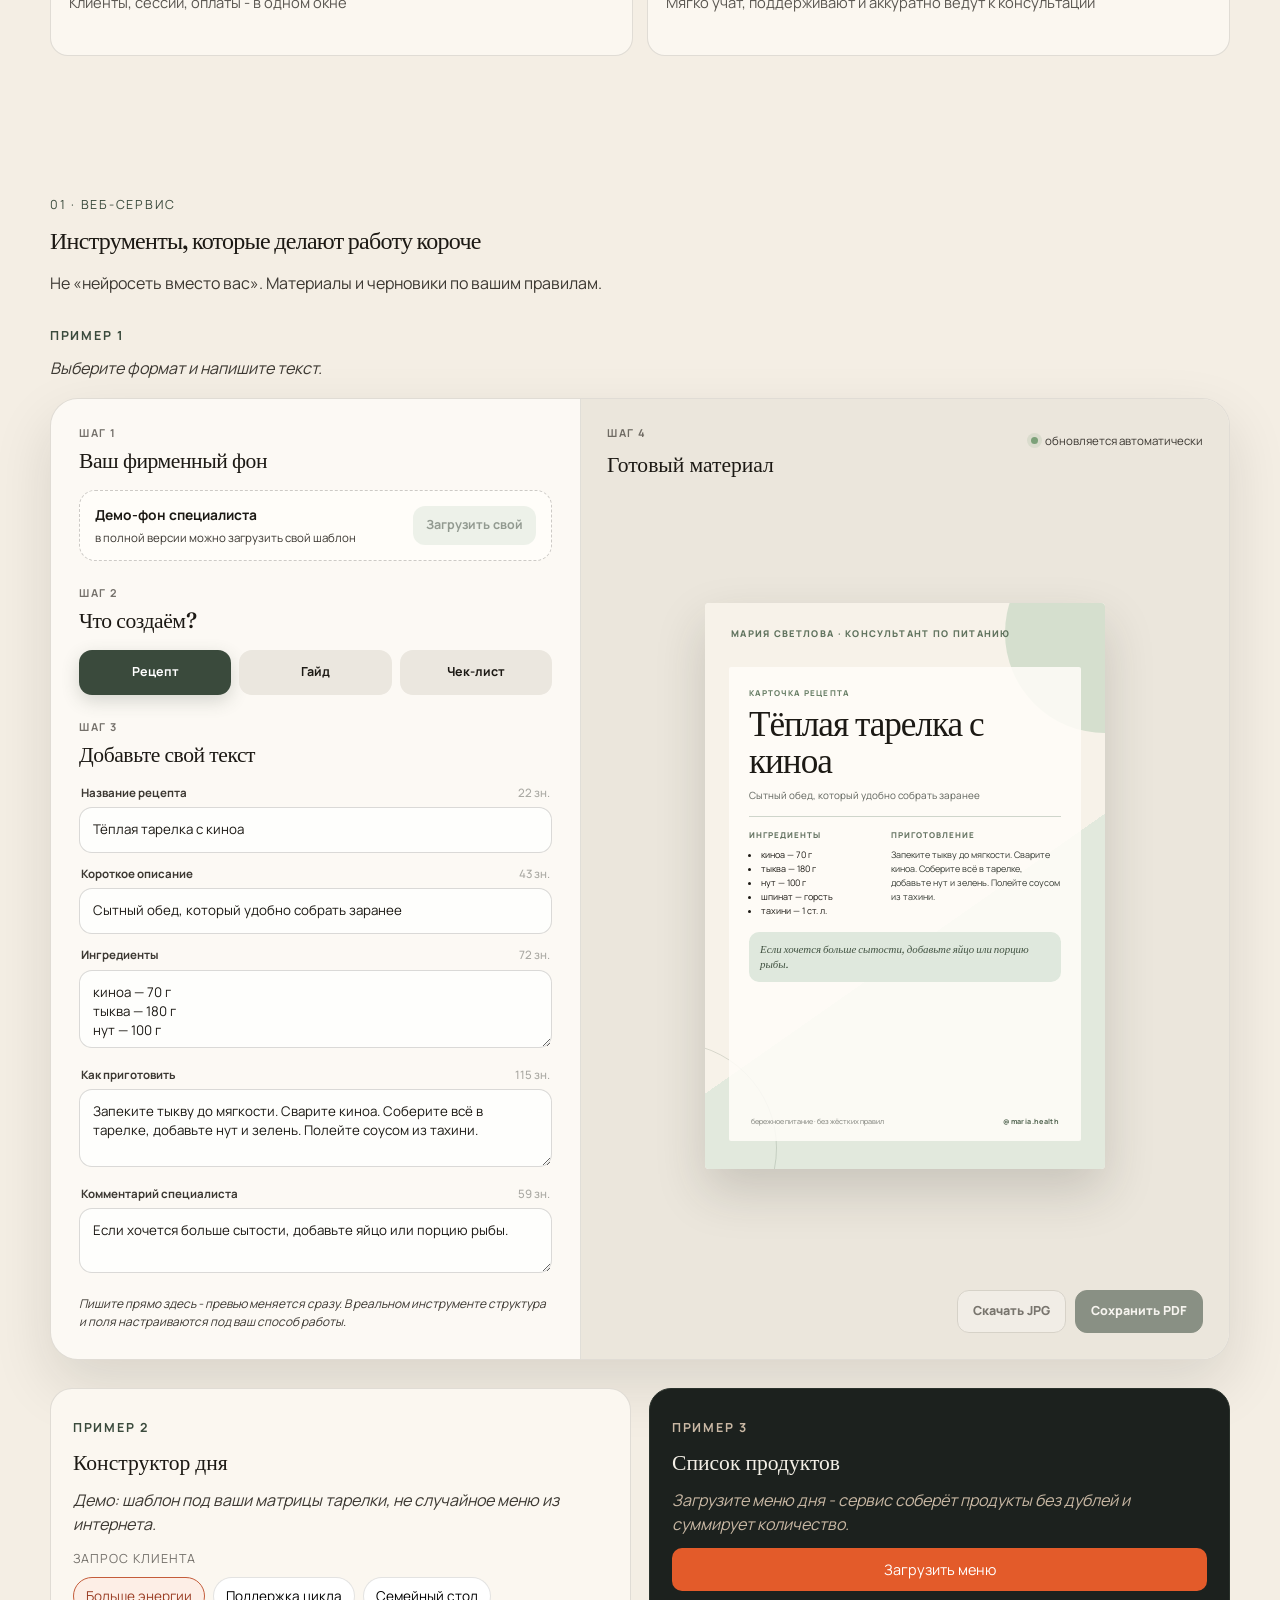
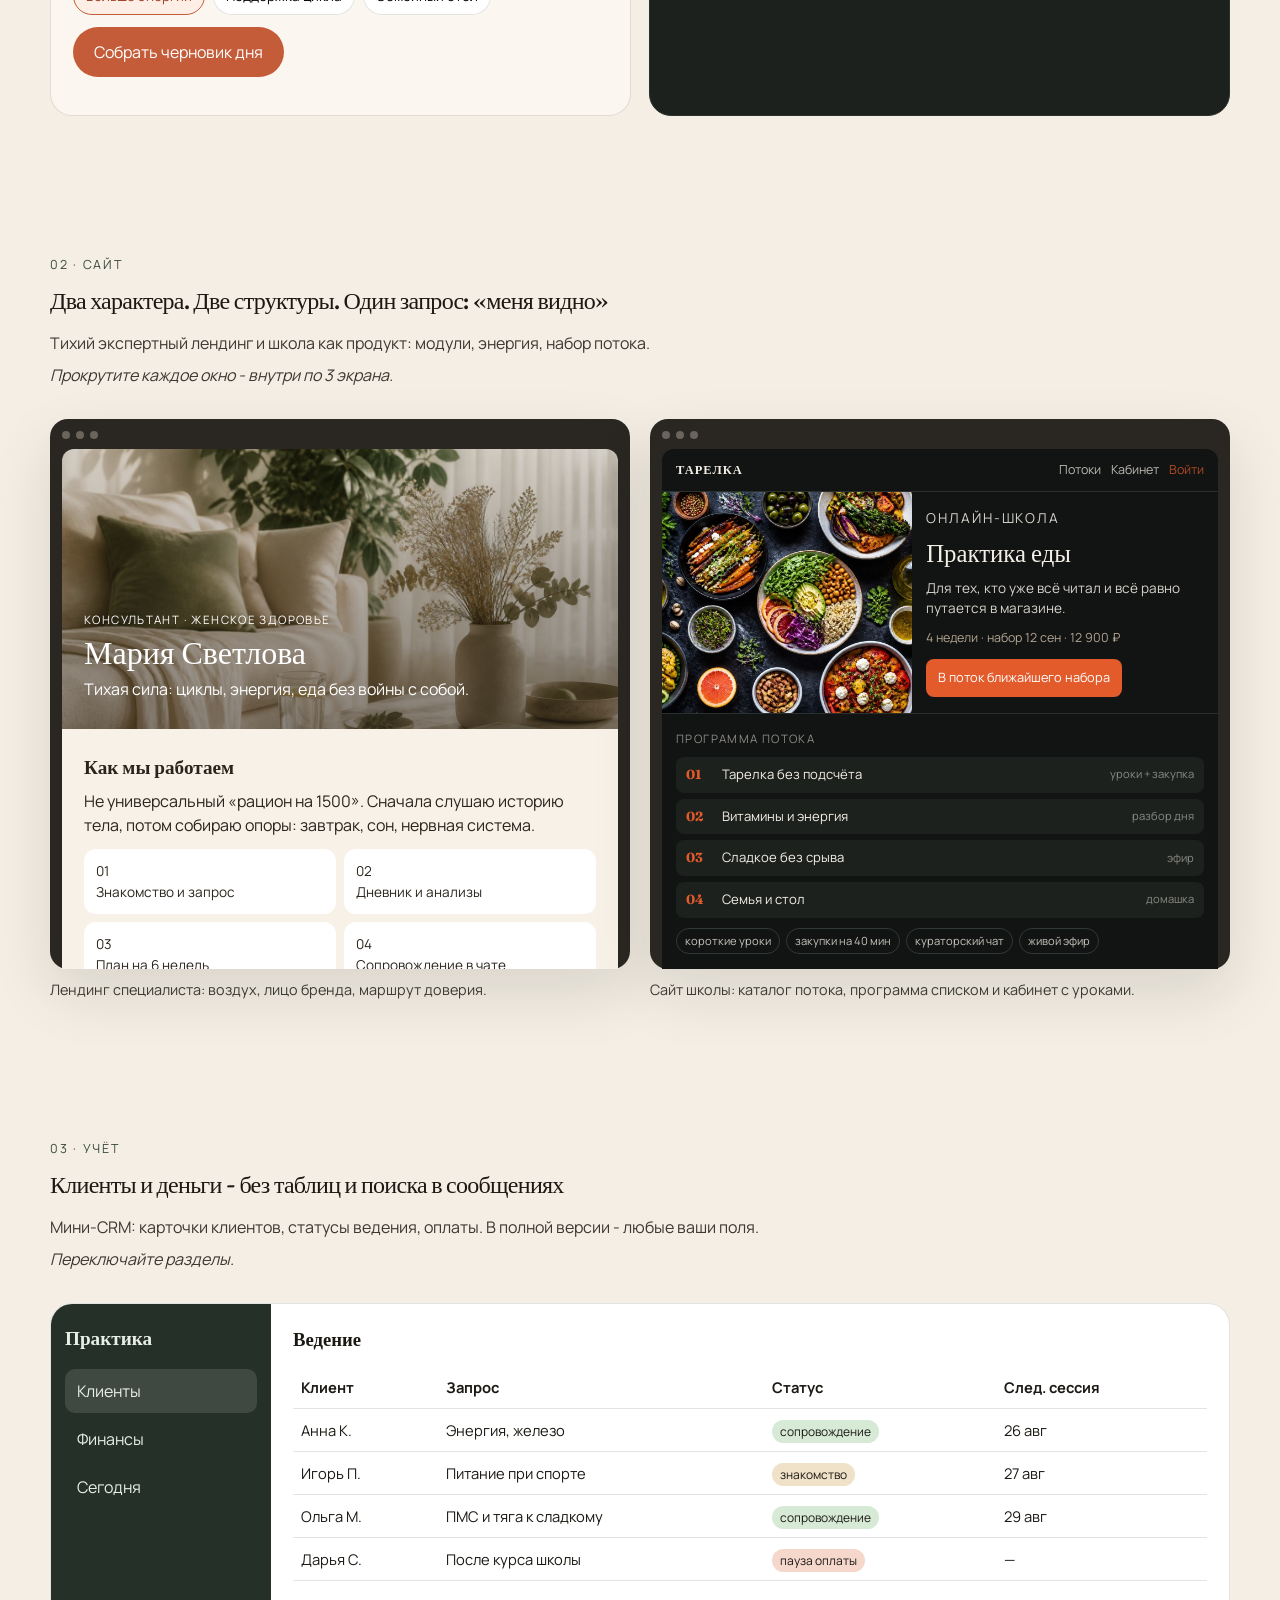
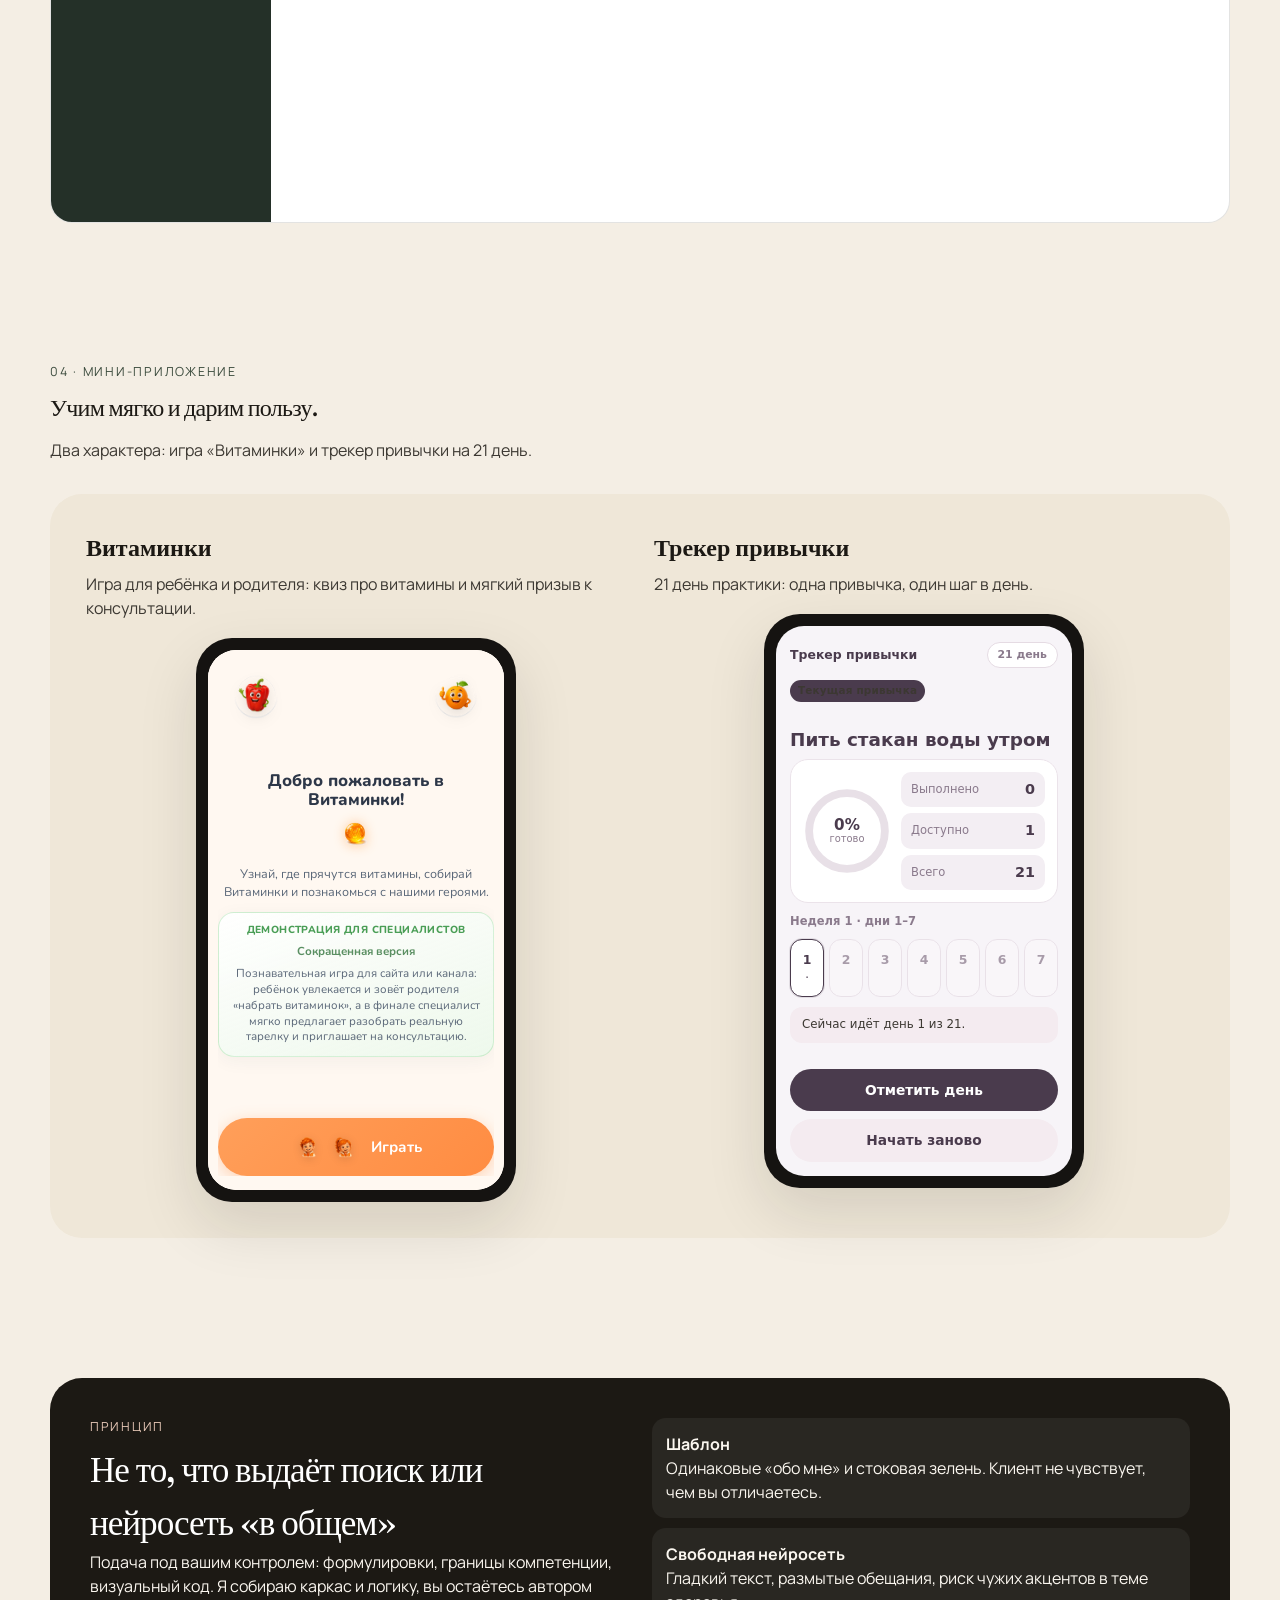
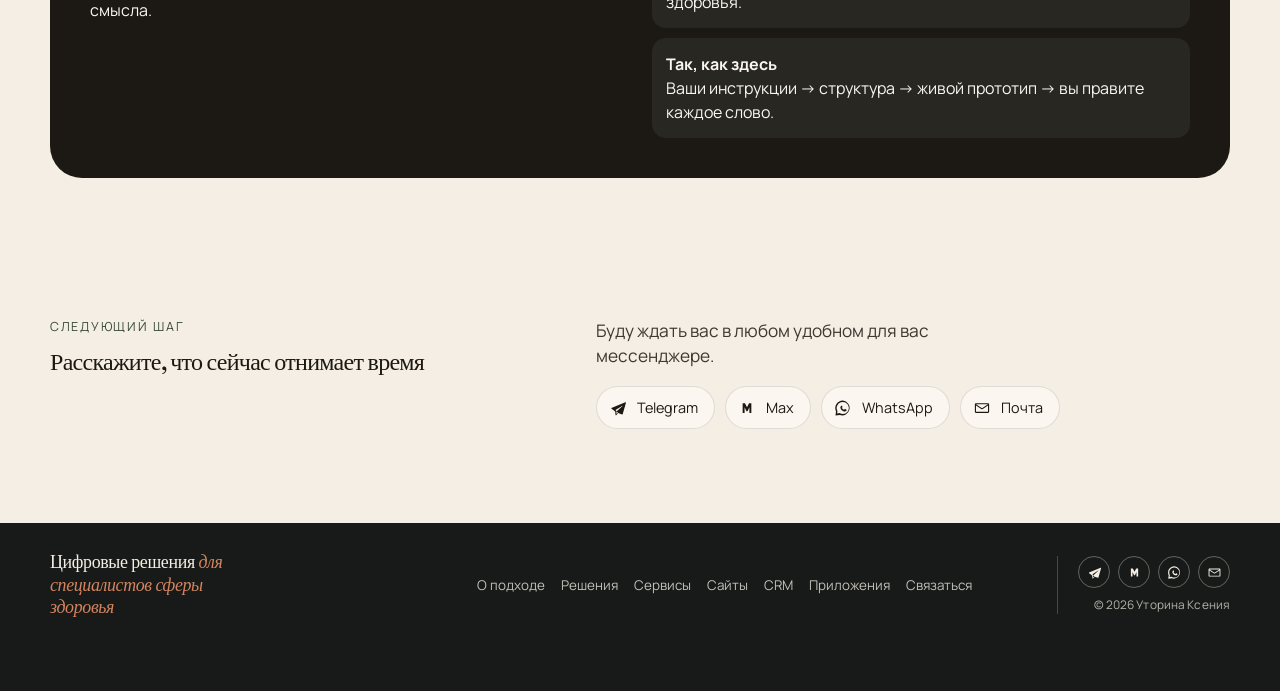
==== commit 44880757: "замена форма связи на мессенджеры" ====
--- a/index.html
+++ b/index.html
@@ -441,27 +441,32 @@
     </section>
 
     <section class="wrap section" id="contact">
-      <div class="contact">
+      <div class="contact contact--direct">
         <div>
           <p class="kicker">следующий шаг</p>
           <h2>Расскажите, что сейчас отнимает время</h2>
         </div>
-        <form class="form tool" id="contactForm">
-          <label class="field">Имя<input name="name" required placeholder="Как к вам обращаться" /></label>
-          <label class="field">Контакт<input name="contact" required placeholder="Мессенджер/почта" /></label>
-          <label class="field">Что ближе
-            <select name="type">
-              <option>Веб-сервис</option>
-              <option>Сайт / школа</option>
-              <option>CRM</option>
-              <option>Приложение</option>
-              <option>Пока не знаю - помогите выбрать</option>
-            </select>
-          </label>
-          <label class="field">Задача<textarea name="task" rows="4" placeholder="Где болит и для кого"></textarea></label>
-          <button class="btn btn-primary" type="submit">Отправить</button>
-          <p class="toast" id="toast">Спасибо. Ваш запрос отправлен специалисту.<br />В ближайшее время Ксения с вами свяжется.</p>
-        </form>
+        <div class="contact-messengers-block">
+          <p class="contact-invite">Буду ждать вас в любом удобном для вас мессенджере.</p>
+          <div class="contact-messengers" aria-label="Написать в мессенджер">
+            <a class="contact-messenger" href="https://t.me/kseniia_ut" target="_blank" rel="noopener noreferrer" aria-label="Telegram">
+              <svg viewBox="0 0 24 24" aria-hidden="true"><path fill="currentColor" d="M21.8 4.3c.3-.1.6 0 .7.3.1.2.1.5 0 .7L18.3 20c-.1.4-.5.6-.9.5l-5.1-1.7-2.7 2.7c-.3.3-.8.1-.9-.3l-.4-4.4L3.4 13c-.4-.1-.5-.6-.2-.9l18.6-7.8ZM9.8 17.1l.3 2.9 2.1-2.1-2.4-.8Zm.9-1.1 7.5-6.7c.2-.2 0-.5-.2-.4l-9.3 5.7 2 2.4Z"/></svg>
+              <span>Telegram</span>
+            </a>
+            <a class="contact-messenger" href="https://max.ru/u/f9LHodD0cOIx2mvBD_Qg5HGaVZJlKzXjYFgkLJpN4LfbTy6Zv2Y9YU4p8KQ" target="_blank" rel="noopener noreferrer" aria-label="Max">
+              <svg viewBox="0 0 24 24" aria-hidden="true"><path fill="currentColor" d="M6.2 5.5h3.1l2.7 5.4 2.7-5.4h3.1v13h-2.6V11l-2.5 5.2h-1.4L8.8 11v7.5H6.2v-13Z"/></svg>
+              <span>Max</span>
+            </a>
+            <a class="contact-messenger" href="https://wa.me/79213959923" target="_blank" rel="noopener noreferrer" aria-label="WhatsApp">
+              <svg viewBox="0 0 24 24" aria-hidden="true"><path fill="currentColor" d="M12 2.1A9.9 9.9 0 0 0 2.7 16.4L2 22l5.7-.7A9.9 9.9 0 1 0 12 2.1Zm0 18a8.1 8.1 0 0 1-4.1-1.1l-.3-.2-3.4.4.4-3.3-.2-.3a8.1 8.1 0 1 1 7.6 4.5Zm4.4-6.1c-.2-.1-1.4-.7-1.6-.8-.2-.1-.4-.1-.5.1l-.7.9c-.1.1-.3.2-.5.1-1-.4-1.9-1.2-2.6-2.2-.1-.2 0-.3.1-.4l.6-.7c.1-.1.1-.3.1-.4l-.3-1.3c-.1-.3-.2-.4-.5-.4h-.5c-.2 0-.4.1-.6.3-.6.6-.9 1.5-.9 2.3 0 .1 0 .3.1.4.4 1.5 1.5 3 2.9 3.9l.4.2c1 .5 1.8.7 2.4.7.6 0 1.5-.2 1.9-.6.2-.2.4-.6.5-1 .1-.2 0-.3-.1-.4Z"/></svg>
+              <span>WhatsApp</span>
+            </a>
+            <a class="contact-messenger" href="mailto:k.utorina@yandex.ru" aria-label="Почта">
+              <svg viewBox="0 0 24 24" aria-hidden="true"><path fill="currentColor" d="M4 5.5h16c.8 0 1.5.7 1.5 1.5v10c0 .8-.7 1.5-1.5 1.5H4c-.8 0-1.5-.7-1.5-1.5V7c0-.8.7-1.5 1.5-1.5Zm0 1.5 8 5.2L20 7H4Zm16 10V8.8l-7.4 4.8c-.4.2-.8.2-1.2 0L4 8.8V17h16Z"/></svg>
+              <span>Почта</span>
+            </a>
+          </div>
+        </div>
       </div>
     </section>
   </main>
--- a/css/styles.css
+++ b/css/styles.css
@@ -704,6 +704,41 @@
 .compare div { background: rgba(255,255,255,0.06); border-radius: 14px; padding: 14px; }
 
 .contact { display: grid; grid-template-columns: 0.9fr 1.1fr; gap: 28px; }
+.contact--direct { align-items: start; }
+.contact-invite {
+  font-size: 1.08rem;
+  color: var(--ink-soft);
+  max-width: 36ch;
+  line-height: 1.45;
+  margin-bottom: 18px;
+}
+.contact-messengers {
+  display: flex;
+  flex-wrap: wrap;
+  gap: 10px;
+}
+.contact-messenger {
+  display: inline-flex;
+  align-items: center;
+  gap: 10px;
+  padding: 10px 16px 10px 12px;
+  border: 1px solid var(--line);
+  border-radius: 999px;
+  background: var(--paper);
+  color: var(--ink);
+  font-size: 0.9rem;
+  transition: background 0.2s ease, border-color 0.2s ease, color 0.2s ease;
+}
+.contact-messenger svg {
+  width: 18px;
+  height: 18px;
+  flex-shrink: 0;
+}
+.contact-messenger:hover {
+  background: var(--ink);
+  border-color: transparent;
+  color: var(--paper);
+}
 .form { display: grid; gap: 12px; }
 .form input, .form textarea, .form select { width: 100%; }
 .note { font-size: 0.85rem; opacity: 0.7; margin-top: 8px; }
@@ -713,21 +748,21 @@
   margin-top: 24px;
   background: #171a18;
   color: #f4eee4;
-  padding: 36px 0 96px;
+  padding: 28px 0 72px;
 }
 .site-footer-inner {
   display: grid;
-  grid-template-columns: minmax(180px, 1.1fr) minmax(0, 2fr) auto;
-  align-items: center;
-  gap: 28px 40px;
+  grid-template-columns: minmax(160px, 0.9fr) minmax(0, 1.6fr) auto;
+  align-items: center;
+  gap: 20px 28px;
 }
 .footer-brand {
   font-family: var(--font-serif);
-  font-size: clamp(1.25rem, 1.8vw, 1.55rem);
+  font-size: clamp(1.05rem, 1.4vw, 1.28rem);
   font-weight: 500;
-  line-height: 1.3;
+  line-height: 1.25;
   letter-spacing: -0.02em;
-  max-width: 14ch;
+  max-width: 18ch;
 }
 .footer-brand span {
   display: inline;
@@ -738,8 +773,8 @@
   display: flex;
   flex-wrap: wrap;
   justify-content: center;
-  gap: 12px 22px;
-  font-size: 0.88rem;
+  gap: 8px 16px;
+  font-size: 0.84rem;
 }
 .footer-nav a {
   color: rgba(244, 238, 228, 0.78);
@@ -750,18 +785,18 @@
   display: flex;
   flex-direction: column;
   align-items: flex-end;
-  gap: 12px;
-  padding-left: 28px;
+  gap: 8px;
+  padding-left: 20px;
   border-left: 1px solid rgba(244, 238, 228, 0.22);
 }
 .footer-social {
   display: flex;
   align-items: center;
-  gap: 10px;
+  gap: 8px;
 }
 .footer-social-link {
-  width: 34px;
-  height: 34px;
+  width: 32px;
+  height: 32px;
   display: inline-flex;
   align-items: center;
   justify-content: center;
@@ -770,14 +805,14 @@
   color: #f4eee4;
   transition: background 0.2s ease, border-color 0.2s ease, color 0.2s ease;
 }
-.footer-social-link svg { width: 16px; height: 16px; display: block; }
+.footer-social-link svg { width: 15px; height: 15px; display: block; }
 .footer-social-link:hover {
   background: rgba(244, 238, 228, 0.1);
   border-color: rgba(244, 238, 228, 0.7);
   color: #fff;
 }
 .footer-copy {
-  font-size: 0.78rem;
+  font-size: 0.74rem;
   letter-spacing: 0.01em;
   color: rgba(244, 238, 228, 0.72);
   white-space: nowrap;
@@ -821,6 +856,15 @@
   .school-photo { min-height: 160px; }
   .preview-window { height: 460px; }
   .block { padding: 28px; }
+  .site-footer-inner {
+    grid-template-columns: 1fr auto;
+    gap: 16px 20px;
+  }
+  .footer-brand { grid-column: 1 / -1; max-width: none; }
+  .footer-nav { justify-content: flex-start; }
+  .footer-aside {
+    padding-left: 16px;
+  }
 }
 
 @media (max-width: 960px) {
@@ -922,23 +966,42 @@
   }
   .widget-body { height: 200px; }
   .principle { padding: 28px 20px; border-radius: 24px; }
-  .site-footer { padding: 28px 0 96px; }
+  .site-footer { padding: 22px 0 64px; }
   .site-footer-inner {
     grid-template-columns: 1fr;
-    justify-items: start;
-    gap: 22px;
-  }
-  .footer-brand { max-width: none; }
-  .footer-nav { justify-content: flex-start; }
+    justify-items: stretch;
+    gap: 14px;
+  }
+  .footer-brand {
+    max-width: none;
+    font-size: 1.05rem;
+  }
+  .footer-nav {
+    justify-content: flex-start;
+    gap: 6px 12px;
+    font-size: 0.8rem;
+    row-gap: 8px;
+  }
   .footer-aside {
-    align-items: flex-start;
+    flex-direction: row;
+    flex-wrap: wrap;
+    align-items: center;
+    justify-content: space-between;
+    gap: 10px 16px;
     padding-left: 0;
     border-left: 0;
-    padding-top: 4px;
+    padding-top: 12px;
     border-top: 1px solid rgba(244, 238, 228, 0.18);
     width: 100%;
   }
-  .to-top { bottom: 16px; padding: 9px 14px; font-size: 0.88rem; }
+  .footer-copy { white-space: normal; }
+  .to-top {
+    bottom: 14px;
+    padding: 8px 12px;
+    font-size: 0.8rem;
+    gap: 5px;
+  }
+  .to-top span:last-child { font-size: 0.78rem; }
 }
 
 @media (max-width: 600px) {
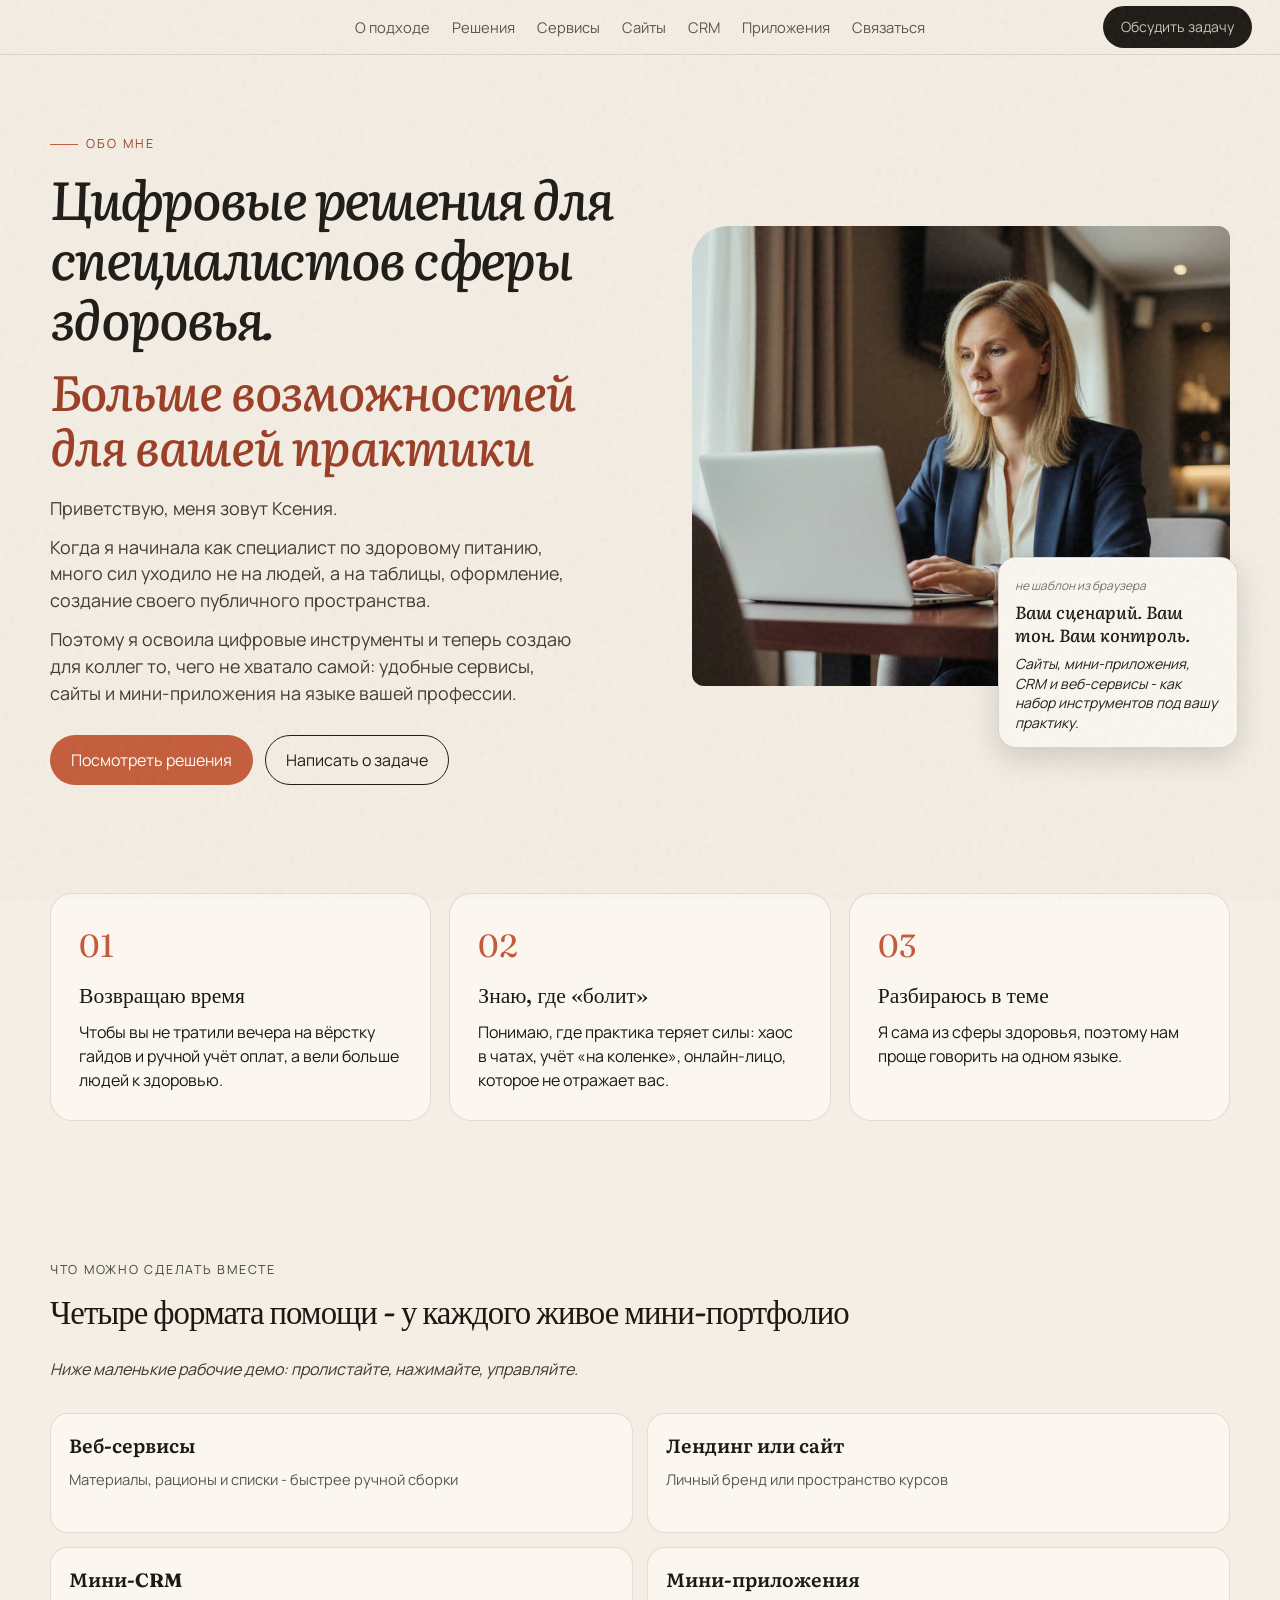
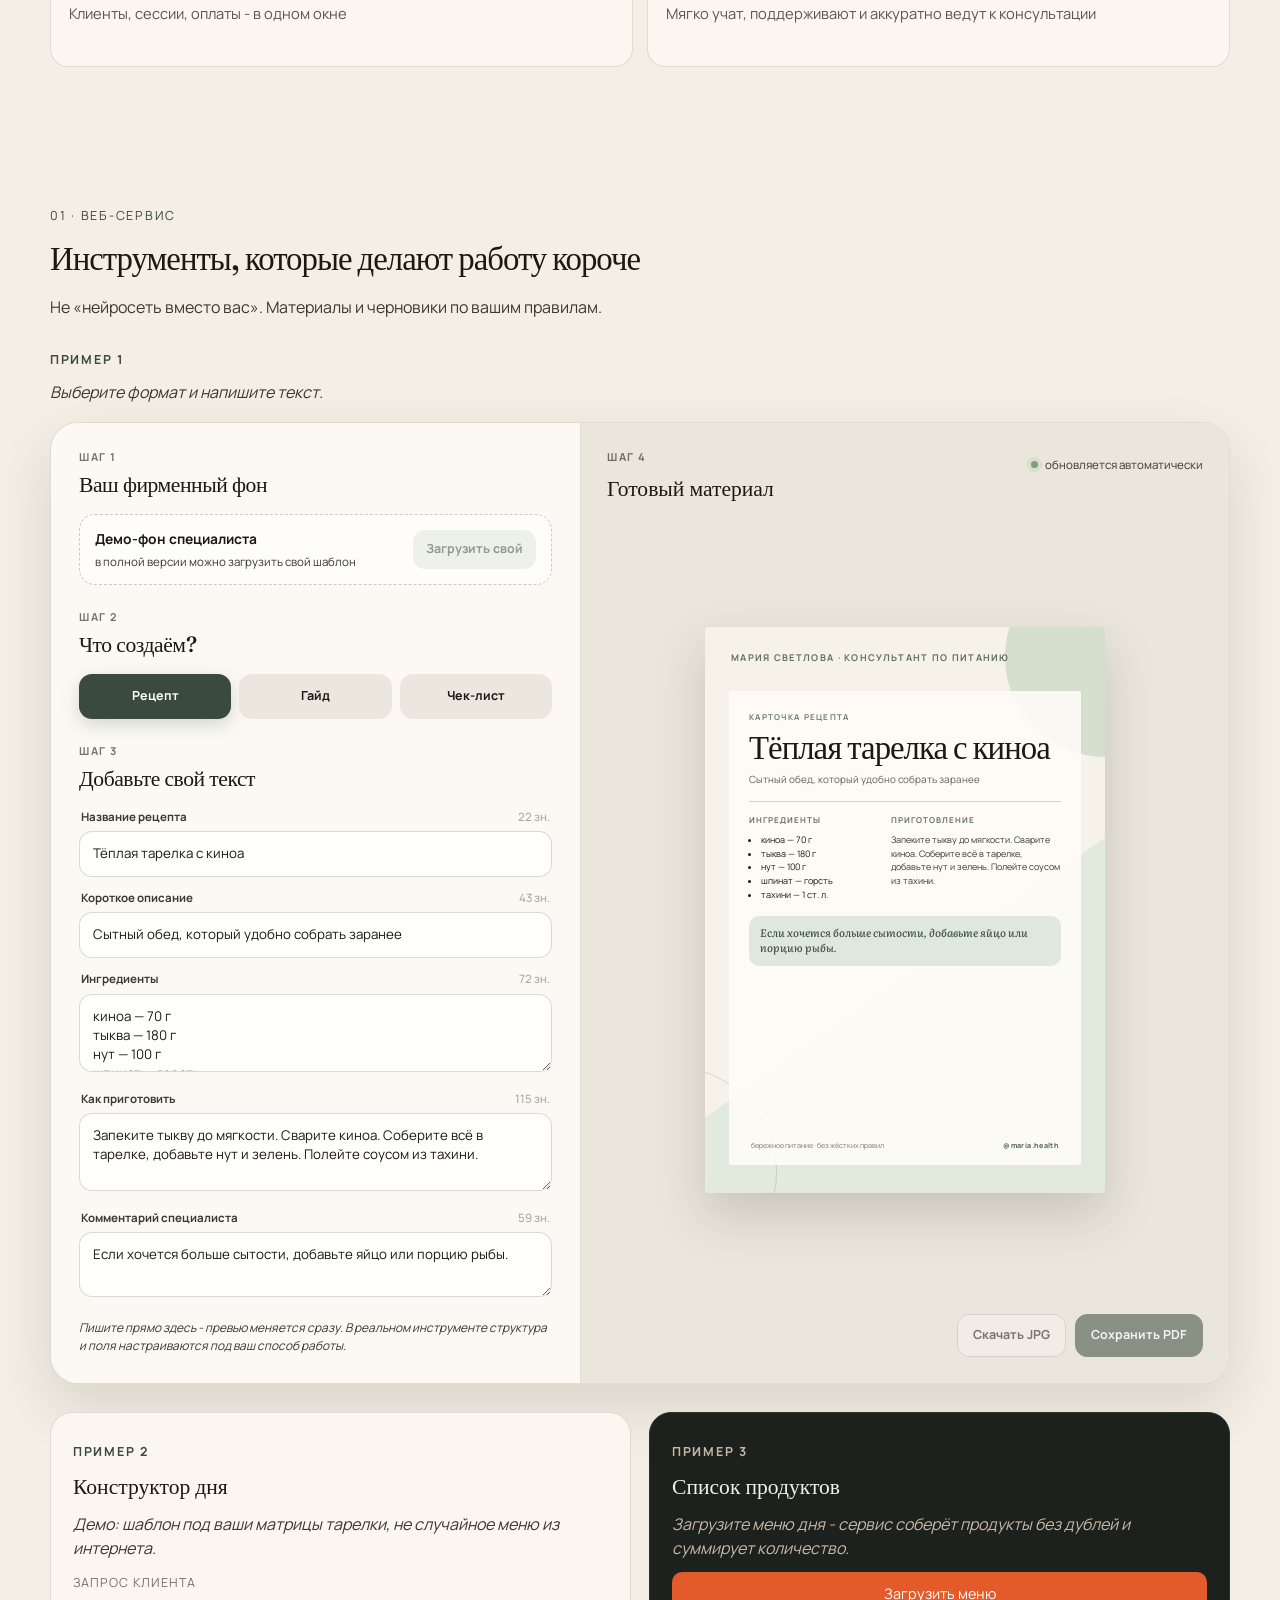
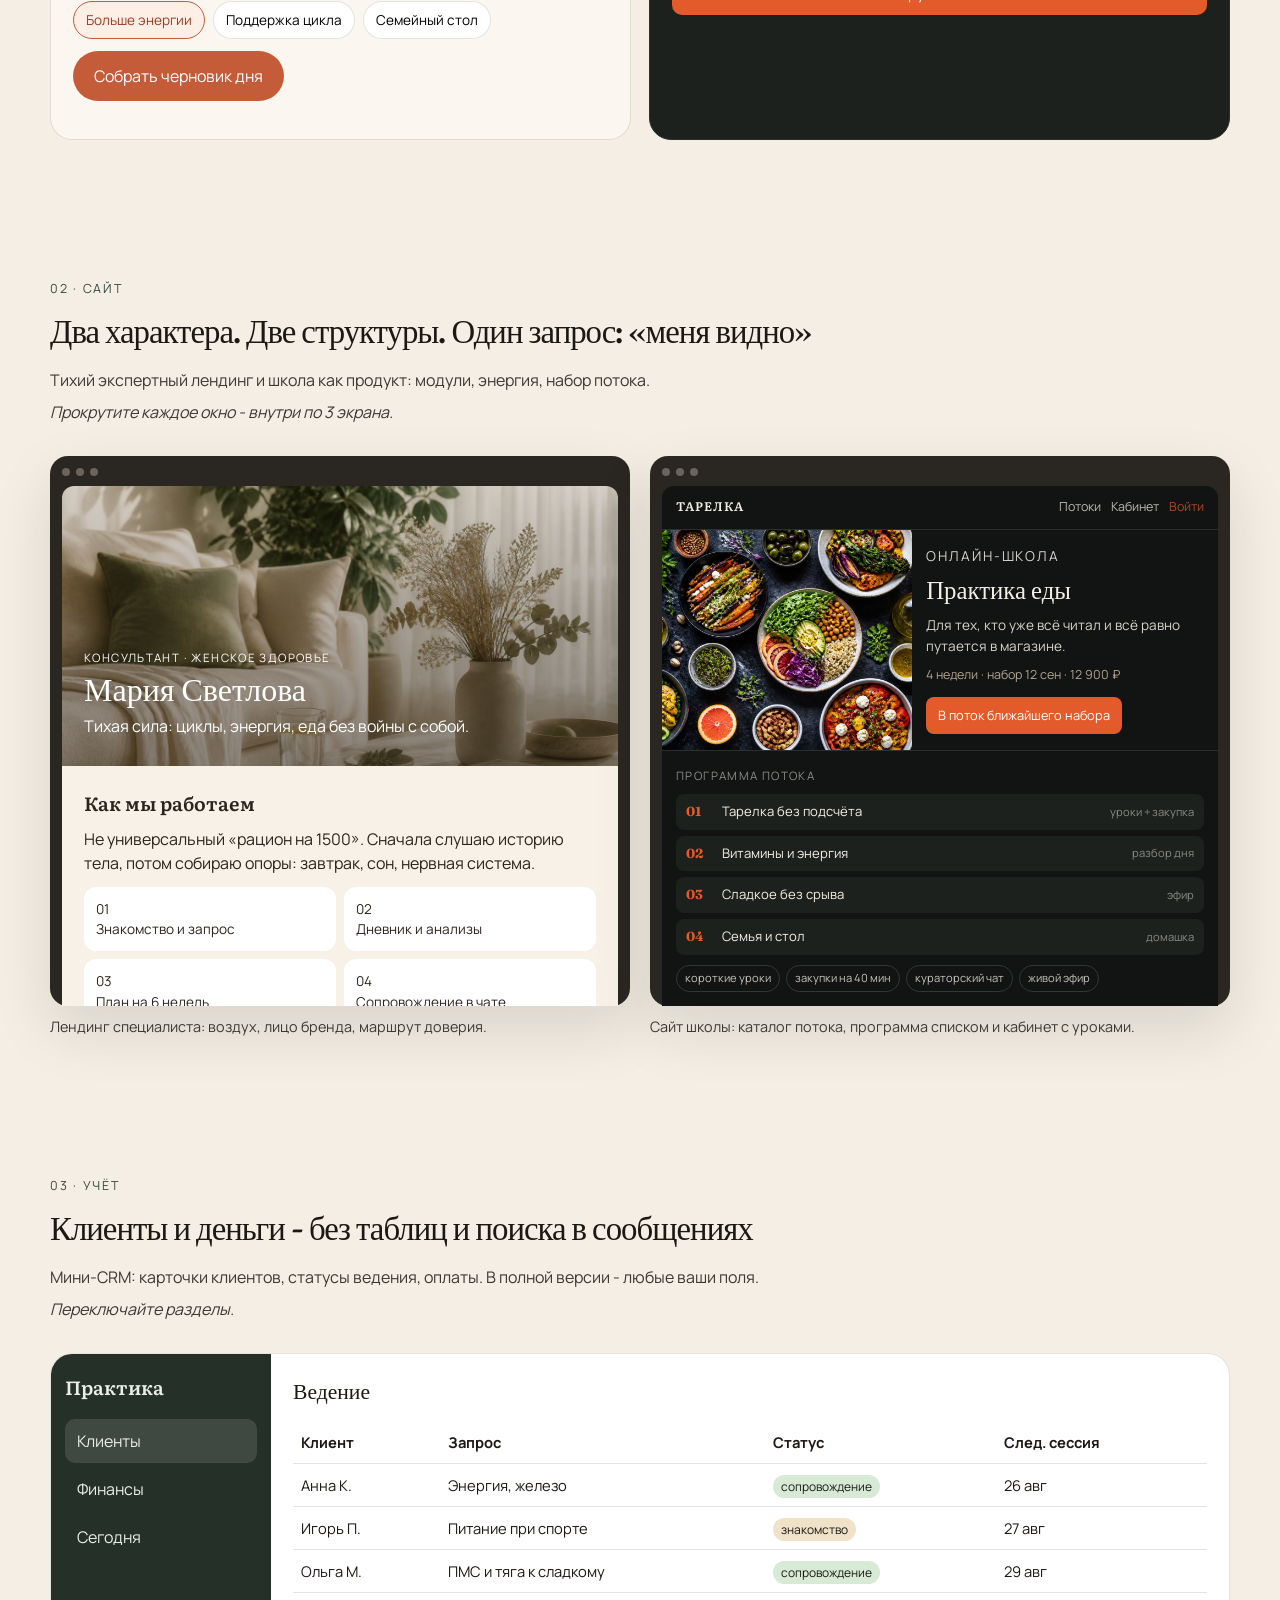
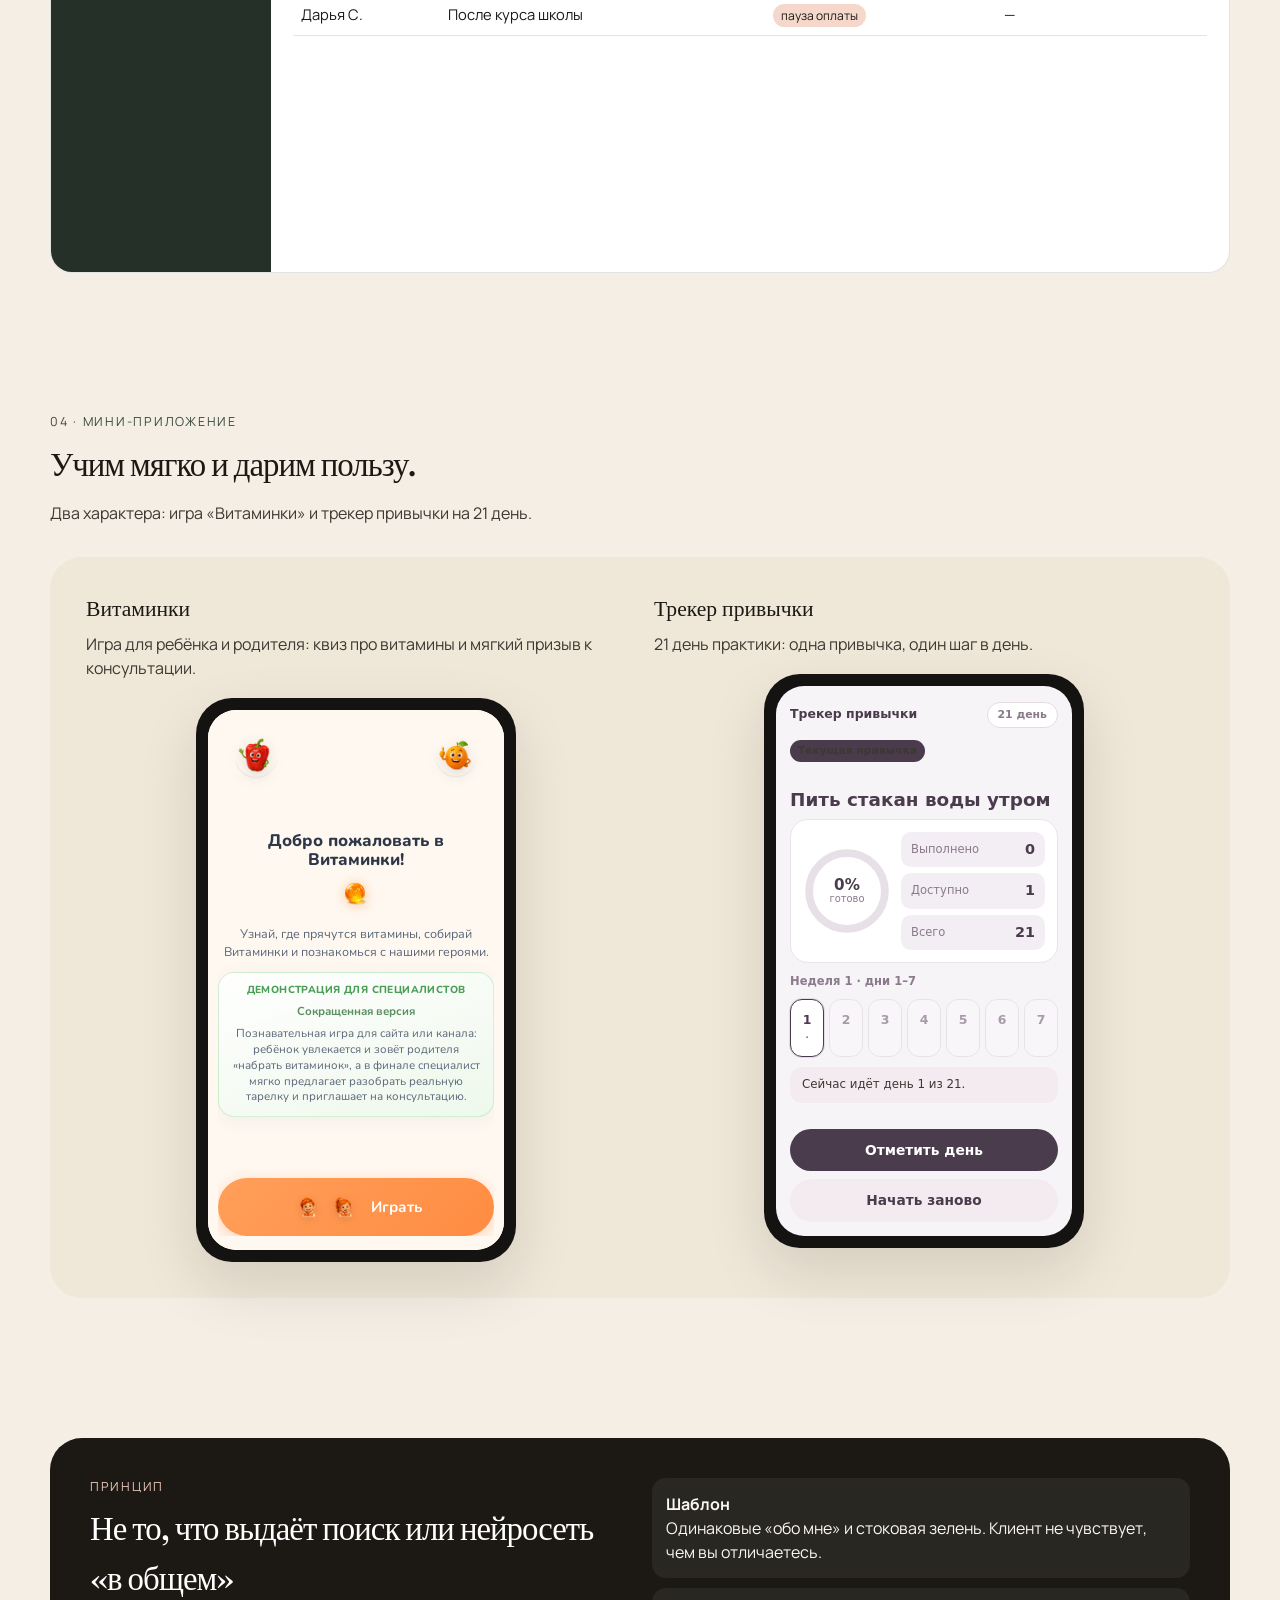
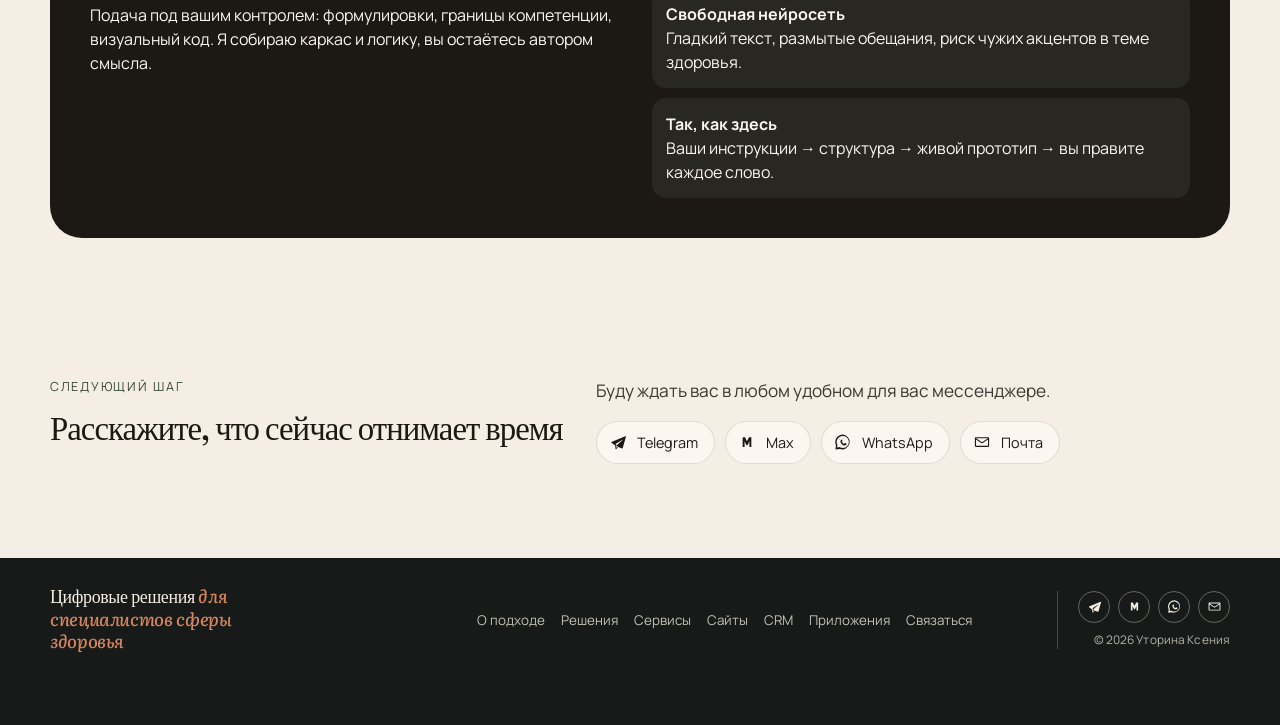
==== commit 983c1b43: "корректировка и шрифты" ====
--- a/index.html
+++ b/index.html
@@ -5,9 +5,13 @@
   <meta name="viewport" content="width=device-width, initial-scale=1.0" />
   <title>Цифровые решения для специалистов сферы здоровья</title>
   <meta name="description" content="Цифровые решения для специалистов сферы здоровья: сайты, сервисы и мини-приложения на языке вашей профессии." />
-  <link rel="preconnect" href="https://fonts.googleapis.com" />
-  <link rel="preconnect" href="https://fonts.gstatic.com" crossorigin />
-  <link href="https://fonts.googleapis.com/css2?family=Fraunces:ital,opsz,wght@0,9..144,500;0,9..144,600;1,9..144,500&family=Manrope:wght@400;500;600;700&display=swap" rel="stylesheet" />
+  <link rel="preload" href="fonts/manrope-cyrillic-400.woff2" as="font" type="font/woff2" crossorigin />
+  <link rel="preload" href="fonts/manrope-latin-400.woff2" as="font" type="font/woff2" crossorigin />
+  <link rel="preload" href="fonts/fraunces-variable.woff2" as="font" type="font/woff2" crossorigin />
+  <link rel="preload" href="fonts/fraunces-italic-variable.woff2" as="font" type="font/woff2" crossorigin />
+  <link rel="preload" href="fonts/literata-cyrillic-500-normal.woff2" as="font" type="font/woff2" crossorigin />
+  <link rel="preload" href="fonts/literata-cyrillic-500-italic.woff2" as="font" type="font/woff2" crossorigin />
+  <link rel="stylesheet" href="css/fonts.css" />
   <link rel="stylesheet" href="css/styles.css" />
 </head>
 <body>
@@ -44,7 +48,7 @@
         </div>
       </div>
       <div class="hero-visual">
-        <img src="assets/hero-photo.png" alt="Ксения за работой за ноутбуком" />
+        <img src="assets/hero-photo.jpg" alt="Ксения за работой за ноутбуком" width="800" height="1000" loading="eager" decoding="async" />
         <aside class="hero-card">
           <small>не шаблон из браузера</small>
           <strong>Ваш сценарий. Ваш тон. Ваш контроль.</strong>
@@ -198,7 +202,7 @@
             <div class="preview-window" tabindex="0">
               <article class="mini-a">
                 <div class="mini-hero">
-                  <p style="letter-spacing:.12em;text-transform:uppercase;font-size:.72rem">Консультант · женское здоровье</p>
+                  <p class="mini-role">Консультант · женское здоровье</p>
                   <h4>Мария Светлова</h4>
                   <p>Тихая сила: циклы, энергия, еда без войны с собой.</p>
                 </div>
@@ -302,7 +306,7 @@
         </aside>
         <div class="crm-main">
           <div class="crm-view active" id="crm-clients">
-            <h3 style="font-family:var(--font-serif);margin-bottom:12px">Ведение</h3>
+            <h3 class="crm-view-title">Ведение</h3>
             <div class="table-wrap">
             <table class="table">
               <thead><tr><th>Клиент</th><th>Запрос</th><th>Статус</th><th>След. сессия</th></tr></thead>
@@ -316,7 +320,7 @@
             </div>
           </div>
           <div class="crm-view" id="crm-finance">
-            <h3 style="font-family:var(--font-serif);margin-bottom:14px">Август · касса</h3>
+            <h3 class="crm-view-title">Август · касса</h3>
             <div class="finance-grid">
               <div class="finance-card in">
                 <span>Приход</span>
@@ -347,11 +351,11 @@
             </div>
           </div>
           <div class="crm-view" id="crm-today">
-            <h3 style="font-family:var(--font-serif);margin-bottom:10px">Слоты на сегодня</h3>
+            <h3 class="crm-view-title">Слоты на сегодня</h3>
             <p>11:00 — Анна К., разбор анализов</p>
             <p>14:30 — свободный слот (можно отдать боту)</p>
             <p>18:00 — Игорь П., коррекция рациона</p>
-            <p class="hint" style="margin-top:12px">Напоминания уходят из этой же карточки в любой удобный для вас мессенджер.</p>
+            <p class="hint crm-today-hint">Напоминания уходят из этой же карточки в любой удобный для вас мессенджер.</p>
           </div>
         </div>
       </div>
@@ -428,7 +432,7 @@
     <section class="wrap section">
       <div class="principle">
         <div>
-          <p class="kicker" style="color:#e8c9b8">принцип</p>
+          <p class="kicker kicker--on-dark">принцип</p>
           <h2>Не то, что выдаёт поиск или нейросеть «в&nbsp;общем»</h2>
           <p>Подача под вашим контролем: формулировки, границы компетенции, визуальный код. Я собираю каркас и логику, вы остаётесь автором смысла.</p>
         </div>
--- a/css/fonts.css
+++ b/css/fonts.css
@@ -0,0 +1,145 @@
+/* Локальные шрифты — без Google Fonts */
+
+/* Fraunces (латиница; кириллицы в семействе нет — см. Literata ниже) */
+@font-face {
+  font-family: "Fraunces";
+  font-style: normal;
+  font-weight: 100 900;
+  font-display: swap;
+  src: url("../fonts/fraunces-variable.woff2") format("woff2");
+}
+@font-face {
+  font-family: "Fraunces";
+  font-style: italic;
+  font-weight: 100 900;
+  font-display: swap;
+  src: url("../fonts/fraunces-italic-variable.woff2") format("woff2");
+}
+
+/* Literata — кириллица для заголовков (подмена глифов Fraunces) */
+@font-face {
+  font-family: "Literata";
+  font-style: normal;
+  font-weight: 500;
+  font-display: swap;
+  src: url("../fonts/literata-cyrillic-500-normal.woff2") format("woff2");
+  unicode-range: U+0301, U+0400-045F, U+0490-0491, U+04B0-04B1, U+2116;
+}
+@font-face {
+  font-family: "Literata";
+  font-style: normal;
+  font-weight: 600;
+  font-display: swap;
+  src: url("../fonts/literata-cyrillic-600-normal.woff2") format("woff2");
+  unicode-range: U+0301, U+0400-045F, U+0490-0491, U+04B0-04B1, U+2116;
+}
+@font-face {
+  font-family: "Literata";
+  font-style: italic;
+  font-weight: 500;
+  font-display: swap;
+  src: url("../fonts/literata-cyrillic-500-italic.woff2") format("woff2");
+  unicode-range: U+0301, U+0400-045F, U+0490-0491, U+04B0-04B1, U+2116;
+}
+
+/* Manrope — кириллица */
+@font-face {
+  font-family: "Manrope";
+  font-style: normal;
+  font-weight: 400;
+  font-display: swap;
+  src: url("../fonts/manrope-cyrillic-400.woff2") format("woff2");
+  unicode-range: U+0301, U+0400-045F, U+0490-0491, U+04B0-04B1, U+2116;
+}
+@font-face {
+  font-family: "Manrope";
+  font-style: normal;
+  font-weight: 500;
+  font-display: swap;
+  src: url("../fonts/manrope-cyrillic-500.woff2") format("woff2");
+  unicode-range: U+0301, U+0400-045F, U+0490-0491, U+04B0-04B1, U+2116;
+}
+@font-face {
+  font-family: "Manrope";
+  font-style: normal;
+  font-weight: 600;
+  font-display: swap;
+  src: url("../fonts/manrope-cyrillic-600.woff2") format("woff2");
+  unicode-range: U+0301, U+0400-045F, U+0490-0491, U+04B0-04B1, U+2116;
+}
+@font-face {
+  font-family: "Manrope";
+  font-style: normal;
+  font-weight: 700;
+  font-display: swap;
+  src: url("../fonts/manrope-cyrillic-700.woff2") format("woff2");
+  unicode-range: U+0301, U+0400-045F, U+0490-0491, U+04B0-04B1, U+2116;
+}
+
+/* Manrope — латиница */
+@font-face {
+  font-family: "Manrope";
+  font-style: normal;
+  font-weight: 400;
+  font-display: swap;
+  src: url("../fonts/manrope-latin-400.woff2") format("woff2");
+  unicode-range: U+0000-00FF, U+0131, U+0152-0153, U+02BB-02BC, U+02C6, U+02DA, U+02DC, U+0304, U+0308, U+0329, U+2000-206F, U+20AC, U+2122, U+2191, U+2193, U+2212, U+2215, U+FEFF, U+FFFD;
+}
+@font-face {
+  font-family: "Manrope";
+  font-style: normal;
+  font-weight: 500;
+  font-display: swap;
+  src: url("../fonts/manrope-latin-500.woff2") format("woff2");
+  unicode-range: U+0000-00FF, U+0131, U+0152-0153, U+02BB-02BC, U+02C6, U+02DA, U+02DC, U+0304, U+0308, U+0329, U+2000-206F, U+20AC, U+2122, U+2191, U+2193, U+2212, U+2215, U+FEFF, U+FFFD;
+}
+@font-face {
+  font-family: "Manrope";
+  font-style: normal;
+  font-weight: 600;
+  font-display: swap;
+  src: url("../fonts/manrope-latin-600.woff2") format("woff2");
+  unicode-range: U+0000-00FF, U+0131, U+0152-0153, U+02BB-02BC, U+02C6, U+02DA, U+02DC, U+0304, U+0308, U+0329, U+2000-206F, U+20AC, U+2122, U+2191, U+2193, U+2212, U+2215, U+FEFF, U+FFFD;
+}
+@font-face {
+  font-family: "Manrope";
+  font-style: normal;
+  font-weight: 700;
+  font-display: swap;
+  src: url("../fonts/manrope-latin-700.woff2") format("woff2");
+  unicode-range: U+0000-00FF, U+0131, U+0152-0153, U+02BB-02BC, U+02C6, U+02DA, U+02DC, U+0304, U+0308, U+0329, U+2000-206F, U+20AC, U+2122, U+2191, U+2193, U+2212, U+2215, U+FEFF, U+FFFD;
+}
+
+/* Manrope — расширенная латиница */
+@font-face {
+  font-family: "Manrope";
+  font-style: normal;
+  font-weight: 400;
+  font-display: swap;
+  src: url("../fonts/manrope-latin-ext-400.woff2") format("woff2");
+  unicode-range: U+0100-02BA, U+02BD-02C5, U+02C7-02CC, U+02CE-02D7, U+02DD-02FF, U+0304, U+0308, U+0329, U+1D00-1DBF, U+1E00-1E9F, U+1EF2-1EFF, U+2020, U+20A0-20AB, U+20AD-20C0, U+2113, U+2C60-2C7F, U+A720-A7FF;
+}
+@font-face {
+  font-family: "Manrope";
+  font-style: normal;
+  font-weight: 500;
+  font-display: swap;
+  src: url("../fonts/manrope-latin-ext-500.woff2") format("woff2");
+  unicode-range: U+0100-02BA, U+02BD-02C5, U+02C7-02CC, U+02CE-02D7, U+02DD-02FF, U+0304, U+0308, U+0329, U+1D00-1DBF, U+1E00-1E9F, U+1EF2-1EFF, U+2020, U+20A0-20AB, U+20AD-20C0, U+2113, U+2C60-2C7F, U+A720-A7FF;
+}
+@font-face {
+  font-family: "Manrope";
+  font-style: normal;
+  font-weight: 600;
+  font-display: swap;
+  src: url("../fonts/manrope-latin-ext-600.woff2") format("woff2");
+  unicode-range: U+0100-02BA, U+02BD-02C5, U+02C7-02CC, U+02CE-02D7, U+02DD-02FF, U+0304, U+0308, U+0329, U+1D00-1DBF, U+1E00-1E9F, U+1EF2-1EFF, U+2020, U+20A0-20AB, U+20AD-20C0, U+2113, U+2C60-2C7F, U+A720-A7FF;
+}
+@font-face {
+  font-family: "Manrope";
+  font-style: normal;
+  font-weight: 700;
+  font-display: swap;
+  src: url("../fonts/manrope-latin-ext-700.woff2") format("woff2");
+  unicode-range: U+0100-02BA, U+02BD-02C5, U+02C7-02CC, U+02CE-02D7, U+02DD-02FF, U+0304, U+0308, U+0329, U+1D00-1DBF, U+1E00-1E9F, U+1EF2-1EFF, U+2020, U+20A0-20AB, U+20AD-20C0, U+2113, U+2C60-2C7F, U+A720-A7FF;
+}
--- a/css/styles.css
+++ b/css/styles.css
@@ -12,7 +12,7 @@
   --line: rgba(28, 25, 20, 0.12);
   --shadow: 0 24px 60px rgba(28, 25, 20, 0.12);
   --radius: 22px;
-  --font-serif: "Fraunces", "Times New Roman", serif;
+  --font-serif: "Fraunces", "Literata", "Times New Roman", serif;
   --font-sans: "Manrope", "Segoe UI", sans-serif;
 }
 
@@ -224,7 +224,20 @@
   border: 1px solid var(--line);
 }
 .num { font-family: var(--font-serif); font-size: 2rem; color: var(--clay); }
-.truth h3 { font-family: var(--font-serif); font-size: 1.45rem; margin: 10px 0 8px; font-weight: 500; }
+.truth h3,
+.tool h3,
+.phone-col h3,
+.crm-view-title,
+.ms-preview-head h3 {
+  font-family: var(--font-serif);
+  font-size: 1.35rem;
+  font-weight: 500;
+  margin: 10px 0 8px;
+}
+.phone-col h3 { margin: 0 0 6px; }
+.tool h3 { margin-bottom: 8px; }
+.crm-view-title { margin: 0 0 12px; }
+.ms-preview-head h3 { margin: 0; }
 
 .section { padding: 70px 0; }
 .section-head {
@@ -243,14 +256,21 @@
 .nowrap { white-space: nowrap; }
 .h2-break { display: none; }
 .kicker { font-size: 0.78rem; letter-spacing: 0.14em; text-transform: uppercase; color: var(--moss); margin-bottom: 8px; }
-.section h2 { font-family: var(--font-serif); font-size: clamp(1.45rem, 3.2vw, 2.2rem); font-weight: 500; letter-spacing: -0.03em; overflow-wrap: break-word; }
-@media (min-width: 1200px) {
-  .section-head h2,
-  .section-head-lead h2,
-  .contact h2 {
-    white-space: nowrap;
-    font-size: clamp(1.5rem, 1.85vw, 2.05rem);
-  }
+.kicker--on-dark { color: #e8c9b8; }
+.mini-role {
+  letter-spacing: 0.12em;
+  text-transform: uppercase;
+  font-size: 0.72rem;
+}
+.section h2,
+.principle h2,
+.contact h2 {
+  font-family: var(--font-serif);
+  font-size: clamp(1.5rem, 2.8vw, 2.05rem);
+  font-weight: 500;
+  letter-spacing: -0.03em;
+  overflow-wrap: break-word;
+  white-space: normal;
 }
 @media (max-width: 960px) {
   .h2-break { display: block; }
@@ -274,7 +294,6 @@
 .block-light { background: var(--paper); border: 1px solid var(--line); }
 
 .phones { display: grid; grid-template-columns: 1fr 1fr; gap: 28px; }
-.phone-col h3 { font-family: var(--font-serif); font-size: 1.5rem; margin-bottom: 6px; }
 .phone-col p { margin-bottom: 18px; color: var(--ink-soft); }
 .phone {
   width: min(320px, 100%);
@@ -343,9 +362,9 @@
 
 .mini-a { background: #f7f1e8; color: #2b241c; }
 .mini-hero { padding: 28px 22px; min-height: 280px; background: linear-gradient(180deg, rgba(43,36,28,0.18), rgba(43,36,28,0.55)), url("../assets/landing-serene.jpg") center/cover; color: #fff; display: flex; flex-direction: column; justify-content: flex-end; }
-.mini-hero h4 { font-family: "Fraunces", serif; font-size: 2rem; font-weight: 500; }
+.mini-hero h4 { font-family: var(--font-serif); font-size: 2rem; font-weight: 500; }
 .mini-section { padding: 24px 22px; }
-.mini-a h5, .mini-b h5 { font-family: "Fraunces", serif; font-size: 1.2rem; margin-bottom: 8px; }
+.mini-a h5, .mini-b h5 { font-family: var(--font-serif); font-size: 1.2rem; margin-bottom: 8px; }
 .mini-grid { display: grid; grid-template-columns: 1fr 1fr; gap: 8px; margin-top: 12px; }
 .mini-card { background: #fff; border-radius: 12px; padding: 12px; font-size: 0.85rem; }
 .mini-cta { margin: 8px 22px 28px; background: #2b241c; color: #fff; border: 0; width: calc(100% - 44px); padding: 12px; border-radius: 999px; }
@@ -468,6 +487,7 @@
 .crm-view.active { display: block; }
 .table-wrap { width: 100%; overflow-x: auto; -webkit-overflow-scrolling: touch; }
 .table { width: 100%; border-collapse: collapse; font-size: 0.92rem; min-width: 480px; }
+.crm-today-hint { margin-top: 12px; }
 .table th, .table td { text-align: left; padding: 10px 8px; border-bottom: 1px solid var(--line); }
 .badge { border-radius: 999px; padding: 3px 8px; font-size: 0.75rem; background: #efe2c8; }
 .badge.ok { background: #d7ead6; }
@@ -526,7 +546,6 @@
 #tools .example-label { margin-top: 8px; }
 #tools .material-studio-hint { margin-top: 0; }
 .tool { border-radius: 22px; padding: 22px; }
-.tool h3 { font-family: var(--font-serif); font-size: 1.35rem; font-weight: 500; margin-bottom: 8px; }
 .tool-label { font-size: 0.78rem; letter-spacing: 0.08em; text-transform: uppercase; opacity: 0.6; margin: 14px 0 8px; }
 .field { display: grid; gap: 6px; margin-bottom: 12px; font-size: 0.9rem; }
 .field input, .field select, .field textarea {
@@ -708,7 +727,6 @@
 .contact-invite {
   font-size: 1.08rem;
   color: var(--ink-soft);
-  max-width: 36ch;
   line-height: 1.45;
   margin-bottom: 18px;
 }
@@ -1009,6 +1027,9 @@
   .service-nav { grid-template-columns: 1fr; }
   .materials { grid-template-columns: 1fr; }
   .finance-grid { grid-template-columns: 1fr; }
+  .table { min-width: 360px; font-size: 0.82rem; }
+  .table th, .table td { padding: 8px 6px; }
+  .bar-row { grid-template-columns: 64px 1fr 40px; font-size: 0.8rem; }
   .hero-visual img { height: 220px; }
   .hero-card {
     position: static;
@@ -1033,10 +1054,13 @@
 
 @media (max-width: 400px) {
   .hero h1 { font-size: calc(1.65rem - 4pt); }
-  .section h2 { font-size: 1.35rem; }
-  .logo { font-size: 0.82rem; }
+  .section h2,
+  .principle h2,
+  .contact h2 { font-size: 1.4rem; }
   .finance-row { grid-template-columns: 1fr; gap: 2px; }
   .quick button { font-size: 0.72rem; padding: 6px 8px; }
+  .table { min-width: 0; font-size: 0.78rem; }
+  .table th, .table td { padding: 8px 5px; }
 }
 
 .phone-screen--habit {
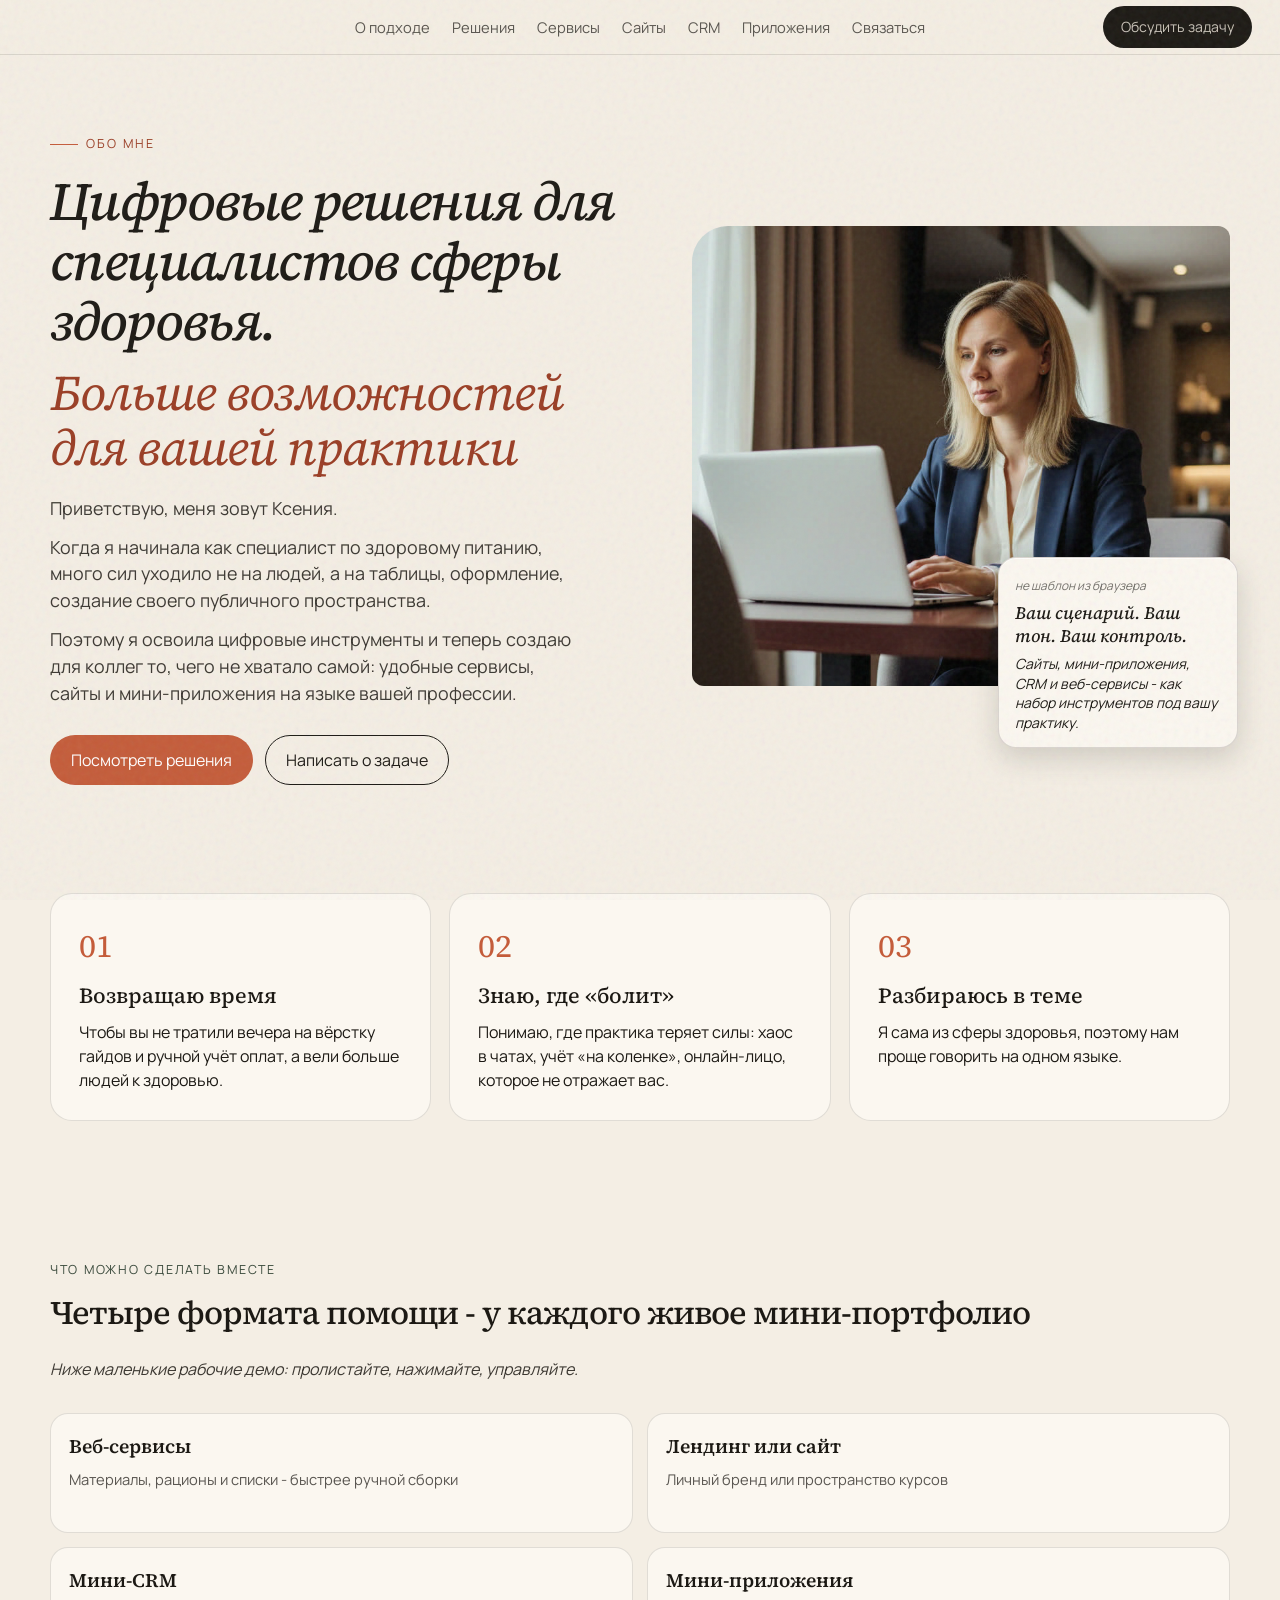
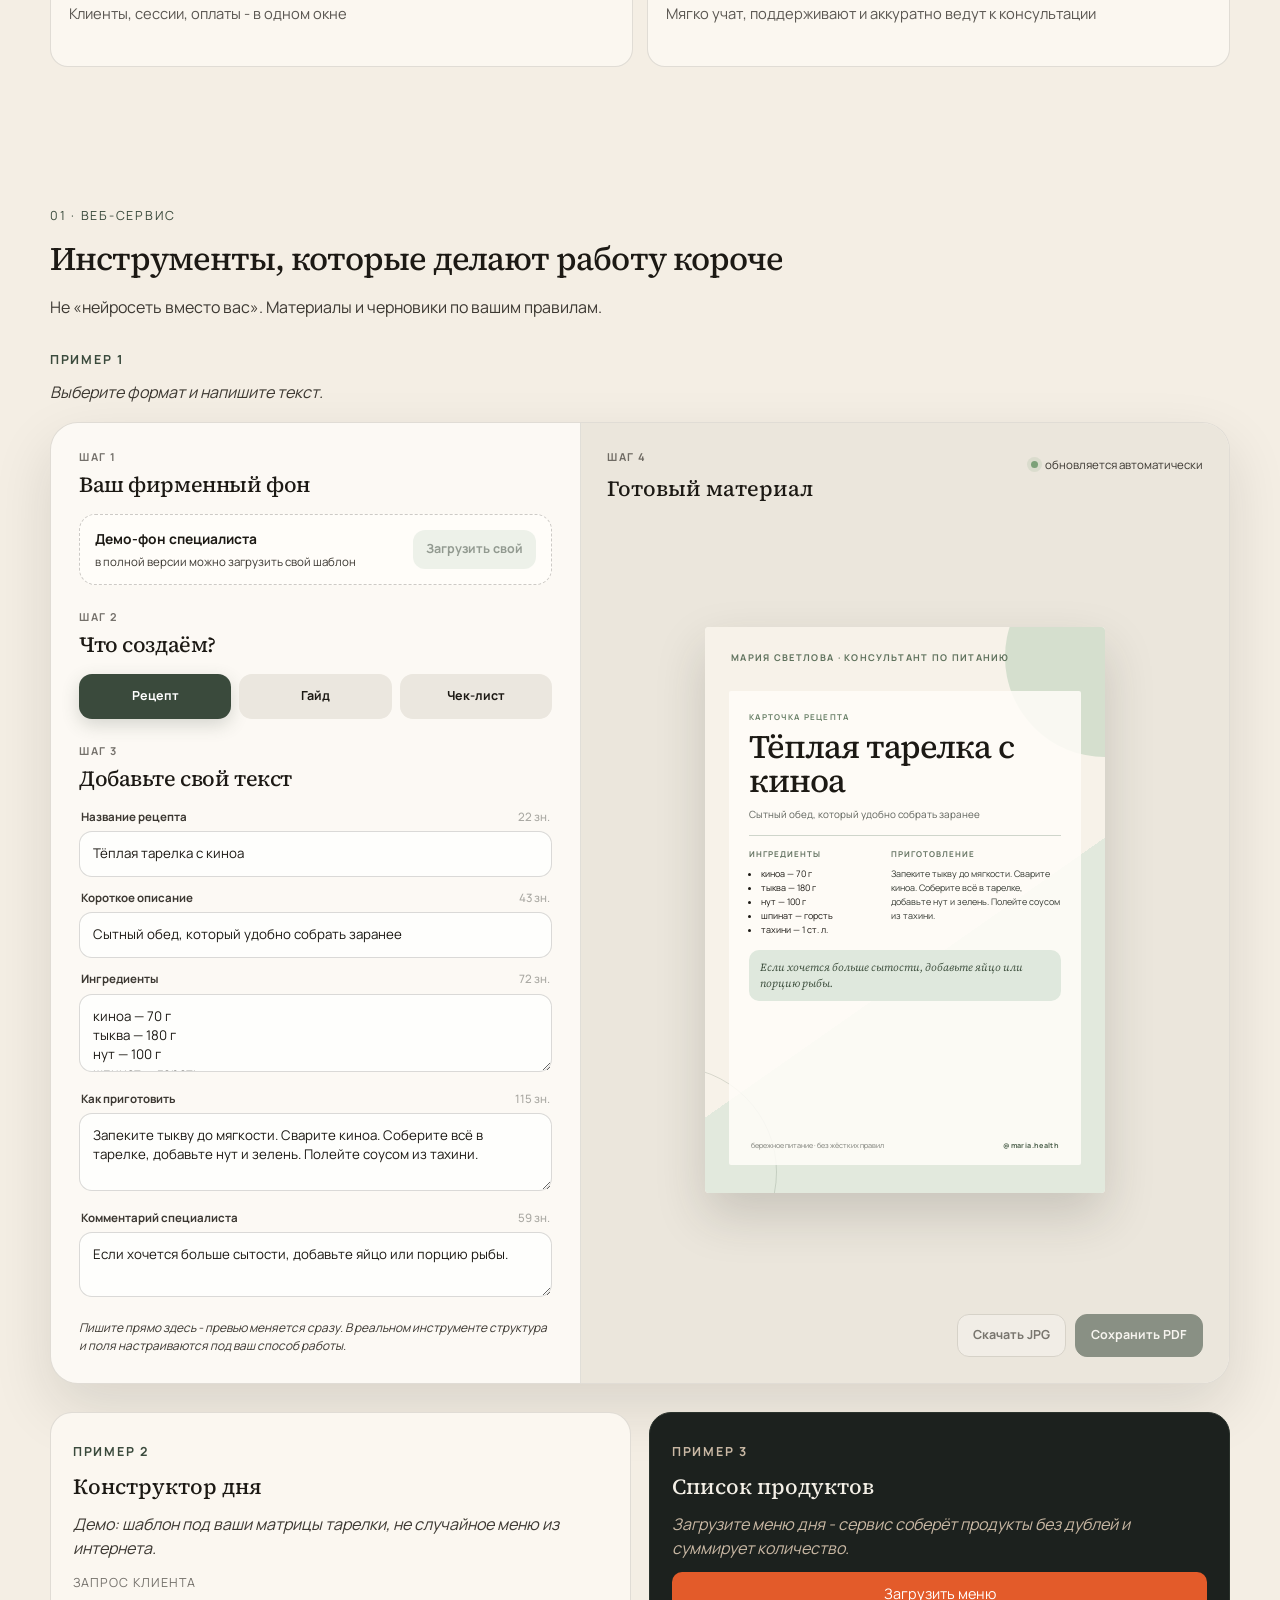
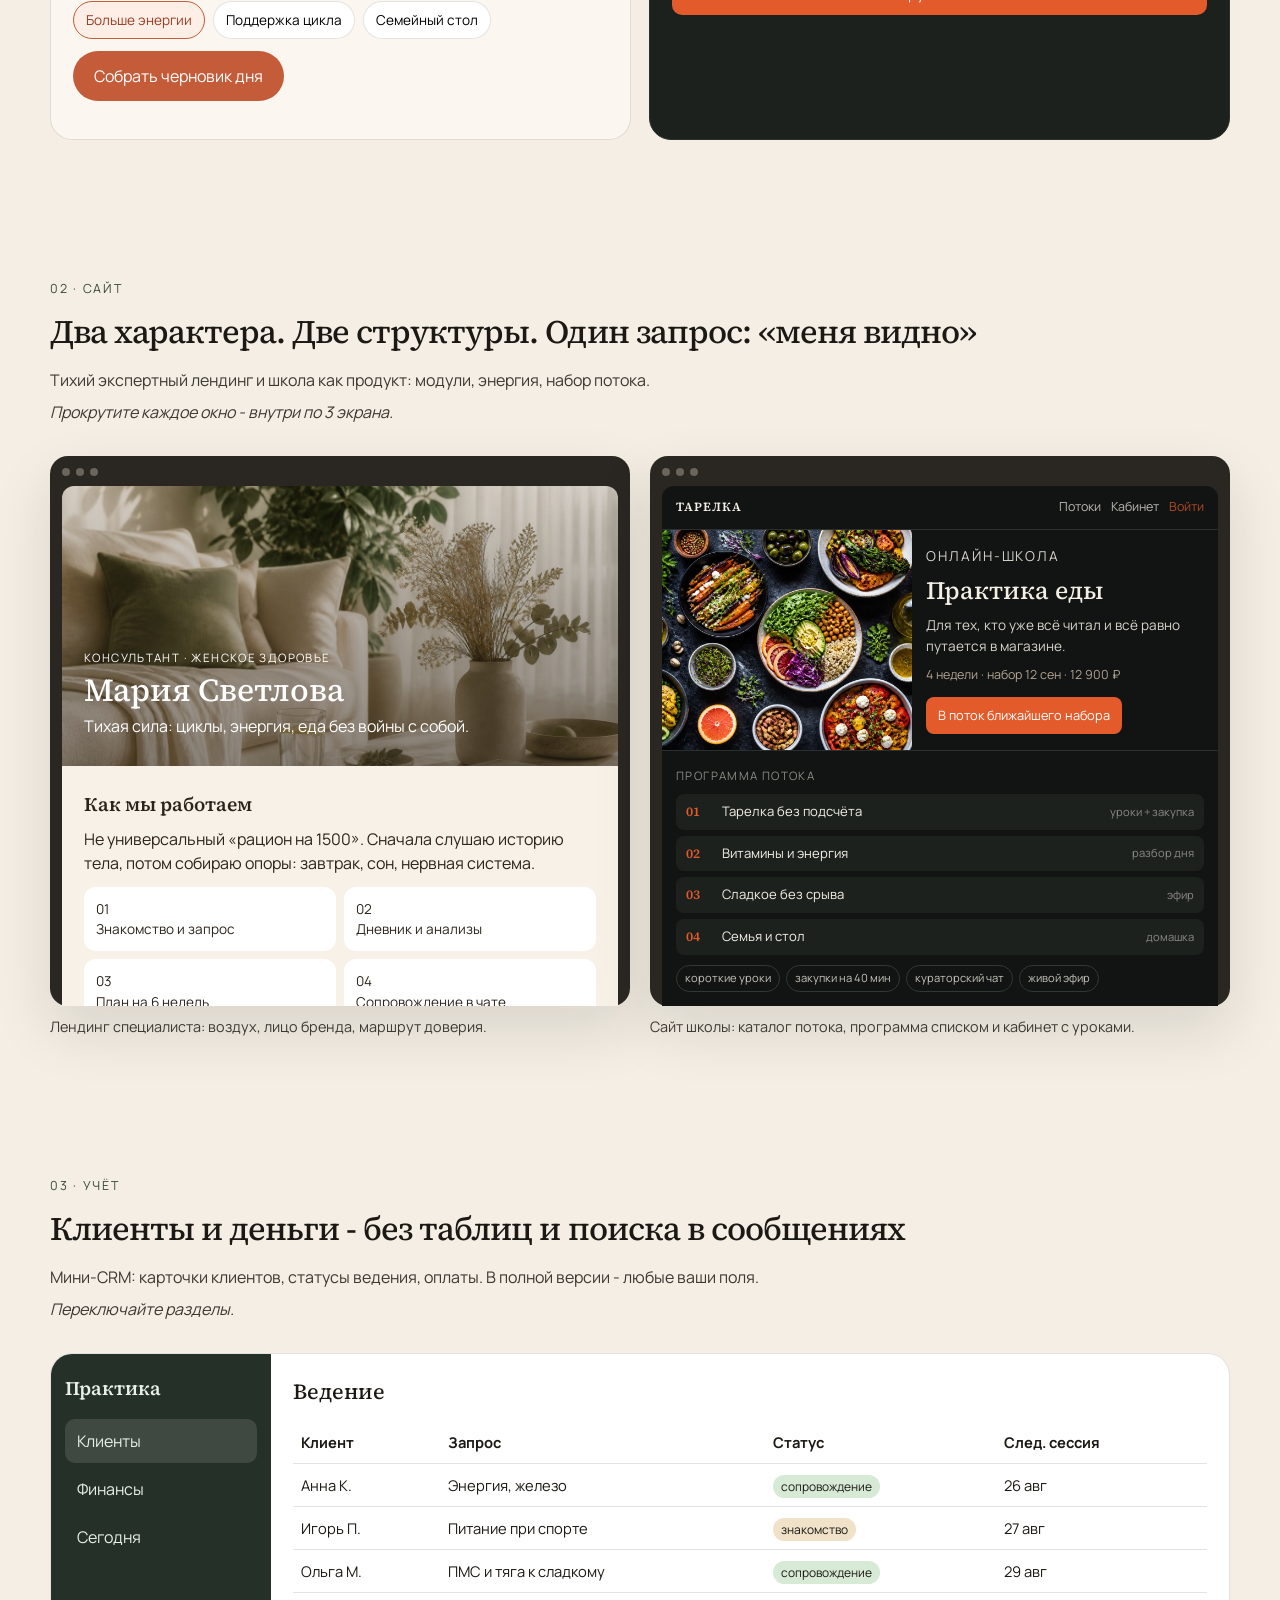
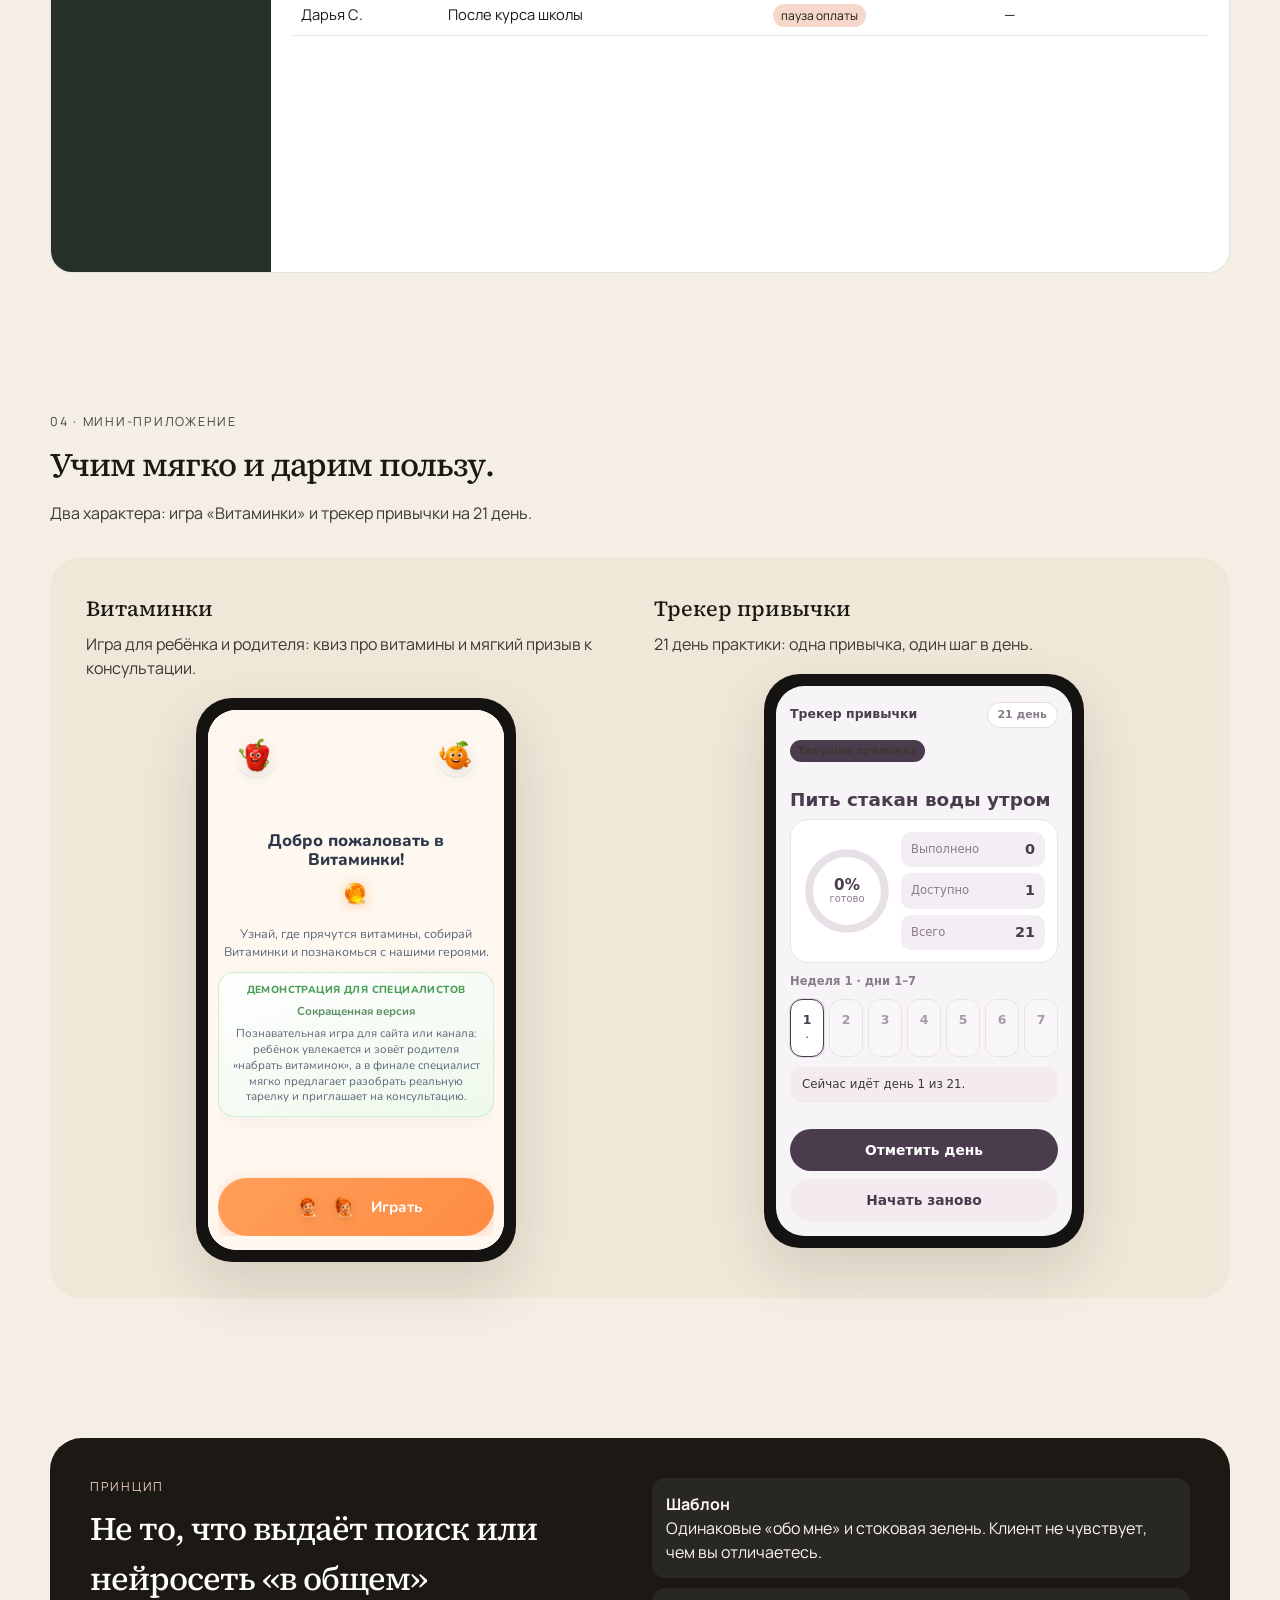
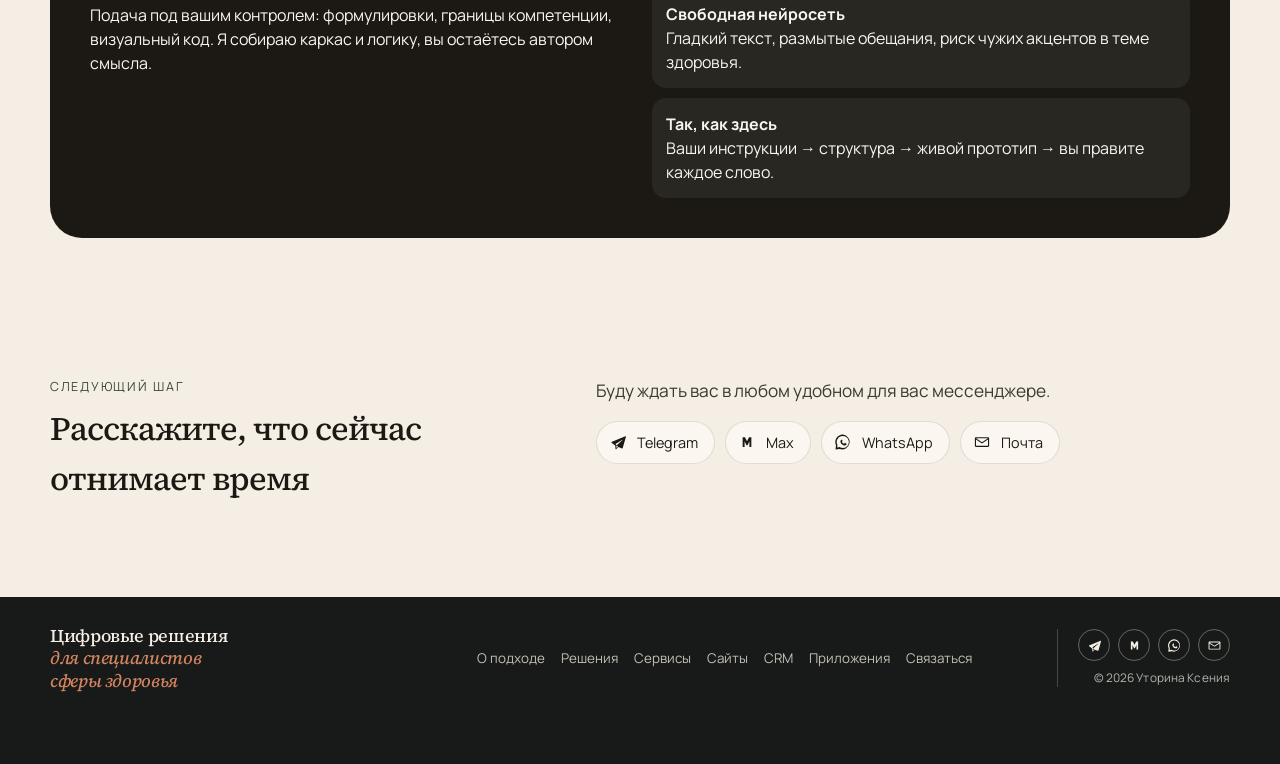
==== commit 32a13212: "шрифты" ====
--- a/index.html
+++ b/index.html
@@ -7,10 +7,10 @@
   <meta name="description" content="Цифровые решения для специалистов сферы здоровья: сайты, сервисы и мини-приложения на языке вашей профессии." />
   <link rel="preload" href="fonts/manrope-cyrillic-400.woff2" as="font" type="font/woff2" crossorigin />
   <link rel="preload" href="fonts/manrope-latin-400.woff2" as="font" type="font/woff2" crossorigin />
-  <link rel="preload" href="fonts/fraunces-variable.woff2" as="font" type="font/woff2" crossorigin />
-  <link rel="preload" href="fonts/fraunces-italic-variable.woff2" as="font" type="font/woff2" crossorigin />
-  <link rel="preload" href="fonts/literata-cyrillic-500-normal.woff2" as="font" type="font/woff2" crossorigin />
-  <link rel="preload" href="fonts/literata-cyrillic-500-italic.woff2" as="font" type="font/woff2" crossorigin />
+  <link rel="preload" href="fonts/source-serif-4-cyrillic-500-normal.woff2" as="font" type="font/woff2" crossorigin />
+  <link rel="preload" href="fonts/source-serif-4-cyrillic-500-italic.woff2" as="font" type="font/woff2" crossorigin />
+  <link rel="preload" href="fonts/source-serif-4-latin-500-normal.woff2" as="font" type="font/woff2" crossorigin />
+  <link rel="preload" href="fonts/source-serif-4-latin-500-italic.woff2" as="font" type="font/woff2" crossorigin />
   <link rel="stylesheet" href="css/fonts.css" />
   <link rel="stylesheet" href="css/styles.css" />
 </head>
--- a/css/fonts.css
+++ b/css/fonts.css
@@ -1,45 +1,127 @@
 /* Локальные шрифты — без Google Fonts */
 
-/* Fraunces (латиница; кириллицы в семействе нет — см. Literata ниже) */
-@font-face {
-  font-family: "Fraunces";
-  font-style: normal;
-  font-weight: 100 900;
-  font-display: swap;
-  src: url("../fonts/fraunces-variable.woff2") format("woff2");
-}
-@font-face {
-  font-family: "Fraunces";
-  font-style: italic;
-  font-weight: 100 900;
-  font-display: swap;
-  src: url("../fonts/fraunces-italic-variable.woff2") format("woff2");
-}
-
-/* Literata — кириллица для заголовков (подмена глифов Fraunces) */
-@font-face {
-  font-family: "Literata";
-  font-style: normal;
-  font-weight: 500;
-  font-display: swap;
-  src: url("../fonts/literata-cyrillic-500-normal.woff2") format("woff2");
-  unicode-range: U+0301, U+0400-045F, U+0490-0491, U+04B0-04B1, U+2116;
-}
-@font-face {
-  font-family: "Literata";
-  font-style: normal;
-  font-weight: 600;
-  font-display: swap;
-  src: url("../fonts/literata-cyrillic-600-normal.woff2") format("woff2");
-  unicode-range: U+0301, U+0400-045F, U+0490-0491, U+04B0-04B1, U+2116;
-}
-@font-face {
-  font-family: "Literata";
-  font-style: italic;
-  font-weight: 500;
-  font-display: swap;
-  src: url("../fonts/literata-cyrillic-500-italic.woff2") format("woff2");
-  unicode-range: U+0301, U+0400-045F, U+0490-0491, U+04B0-04B1, U+2116;
+/* Source Serif 4 — заголовки (кириллица + латиница) */
+@font-face {
+  font-family: "Source Serif 4";
+  font-style: normal;
+  font-weight: 400;
+  font-display: swap;
+  src: url("../fonts/source-serif-4-cyrillic-400-normal.woff2") format("woff2");
+  unicode-range: U+0301, U+0400-045F, U+0490-0491, U+04B0-04B1, U+2116;
+}
+@font-face {
+  font-family: "Source Serif 4";
+  font-style: normal;
+  font-weight: 500;
+  font-display: swap;
+  src: url("../fonts/source-serif-4-cyrillic-500-normal.woff2") format("woff2");
+  unicode-range: U+0301, U+0400-045F, U+0490-0491, U+04B0-04B1, U+2116;
+}
+@font-face {
+  font-family: "Source Serif 4";
+  font-style: normal;
+  font-weight: 600;
+  font-display: swap;
+  src: url("../fonts/source-serif-4-cyrillic-600-normal.woff2") format("woff2");
+  unicode-range: U+0301, U+0400-045F, U+0490-0491, U+04B0-04B1, U+2116;
+}
+@font-face {
+  font-family: "Source Serif 4";
+  font-style: italic;
+  font-weight: 400;
+  font-display: swap;
+  src: url("../fonts/source-serif-4-cyrillic-400-italic.woff2") format("woff2");
+  unicode-range: U+0301, U+0400-045F, U+0490-0491, U+04B0-04B1, U+2116;
+}
+@font-face {
+  font-family: "Source Serif 4";
+  font-style: italic;
+  font-weight: 500;
+  font-display: swap;
+  src: url("../fonts/source-serif-4-cyrillic-500-italic.woff2") format("woff2");
+  unicode-range: U+0301, U+0400-045F, U+0490-0491, U+04B0-04B1, U+2116;
+}
+
+@font-face {
+  font-family: "Source Serif 4";
+  font-style: normal;
+  font-weight: 400;
+  font-display: swap;
+  src: url("../fonts/source-serif-4-latin-400-normal.woff2") format("woff2");
+  unicode-range: U+0000-00FF, U+0131, U+0152-0153, U+02BB-02BC, U+02C6, U+02DA, U+02DC, U+0304, U+0308, U+0329, U+2000-206F, U+20AC, U+2122, U+2191, U+2193, U+2212, U+2215, U+FEFF, U+FFFD;
+}
+@font-face {
+  font-family: "Source Serif 4";
+  font-style: normal;
+  font-weight: 500;
+  font-display: swap;
+  src: url("../fonts/source-serif-4-latin-500-normal.woff2") format("woff2");
+  unicode-range: U+0000-00FF, U+0131, U+0152-0153, U+02BB-02BC, U+02C6, U+02DA, U+02DC, U+0304, U+0308, U+0329, U+2000-206F, U+20AC, U+2122, U+2191, U+2193, U+2212, U+2215, U+FEFF, U+FFFD;
+}
+@font-face {
+  font-family: "Source Serif 4";
+  font-style: normal;
+  font-weight: 600;
+  font-display: swap;
+  src: url("../fonts/source-serif-4-latin-600-normal.woff2") format("woff2");
+  unicode-range: U+0000-00FF, U+0131, U+0152-0153, U+02BB-02BC, U+02C6, U+02DA, U+02DC, U+0304, U+0308, U+0329, U+2000-206F, U+20AC, U+2122, U+2191, U+2193, U+2212, U+2215, U+FEFF, U+FFFD;
+}
+@font-face {
+  font-family: "Source Serif 4";
+  font-style: italic;
+  font-weight: 400;
+  font-display: swap;
+  src: url("../fonts/source-serif-4-latin-400-italic.woff2") format("woff2");
+  unicode-range: U+0000-00FF, U+0131, U+0152-0153, U+02BB-02BC, U+02C6, U+02DA, U+02DC, U+0304, U+0308, U+0329, U+2000-206F, U+20AC, U+2122, U+2191, U+2193, U+2212, U+2215, U+FEFF, U+FFFD;
+}
+@font-face {
+  font-family: "Source Serif 4";
+  font-style: italic;
+  font-weight: 500;
+  font-display: swap;
+  src: url("../fonts/source-serif-4-latin-500-italic.woff2") format("woff2");
+  unicode-range: U+0000-00FF, U+0131, U+0152-0153, U+02BB-02BC, U+02C6, U+02DA, U+02DC, U+0304, U+0308, U+0329, U+2000-206F, U+20AC, U+2122, U+2191, U+2193, U+2212, U+2215, U+FEFF, U+FFFD;
+}
+
+@font-face {
+  font-family: "Source Serif 4";
+  font-style: normal;
+  font-weight: 400;
+  font-display: swap;
+  src: url("../fonts/source-serif-4-latin-ext-400-normal.woff2") format("woff2");
+  unicode-range: U+0100-02BA, U+02BD-02C5, U+02C7-02CC, U+02CE-02D7, U+02DD-02FF, U+0304, U+0308, U+0329, U+1D00-1DBF, U+1E00-1E9F, U+1EF2-1EFF, U+2020, U+20A0-20AB, U+20AD-20C0, U+2113, U+2C60-2C7F, U+A720-A7FF;
+}
+@font-face {
+  font-family: "Source Serif 4";
+  font-style: normal;
+  font-weight: 500;
+  font-display: swap;
+  src: url("../fonts/source-serif-4-latin-ext-500-normal.woff2") format("woff2");
+  unicode-range: U+0100-02BA, U+02BD-02C5, U+02C7-02CC, U+02CE-02D7, U+02DD-02FF, U+0304, U+0308, U+0329, U+1D00-1DBF, U+1E00-1E9F, U+1EF2-1EFF, U+2020, U+20A0-20AB, U+20AD-20C0, U+2113, U+2C60-2C7F, U+A720-A7FF;
+}
+@font-face {
+  font-family: "Source Serif 4";
+  font-style: normal;
+  font-weight: 600;
+  font-display: swap;
+  src: url("../fonts/source-serif-4-latin-ext-600-normal.woff2") format("woff2");
+  unicode-range: U+0100-02BA, U+02BD-02C5, U+02C7-02CC, U+02CE-02D7, U+02DD-02FF, U+0304, U+0308, U+0329, U+1D00-1DBF, U+1E00-1E9F, U+1EF2-1EFF, U+2020, U+20A0-20AB, U+20AD-20C0, U+2113, U+2C60-2C7F, U+A720-A7FF;
+}
+@font-face {
+  font-family: "Source Serif 4";
+  font-style: italic;
+  font-weight: 400;
+  font-display: swap;
+  src: url("../fonts/source-serif-4-latin-ext-400-italic.woff2") format("woff2");
+  unicode-range: U+0100-02BA, U+02BD-02C5, U+02C7-02CC, U+02CE-02D7, U+02DD-02FF, U+0304, U+0308, U+0329, U+1D00-1DBF, U+1E00-1E9F, U+1EF2-1EFF, U+2020, U+20A0-20AB, U+20AD-20C0, U+2113, U+2C60-2C7F, U+A720-A7FF;
+}
+@font-face {
+  font-family: "Source Serif 4";
+  font-style: italic;
+  font-weight: 500;
+  font-display: swap;
+  src: url("../fonts/source-serif-4-latin-ext-500-italic.woff2") format("woff2");
+  unicode-range: U+0100-02BA, U+02BD-02C5, U+02C7-02CC, U+02CE-02D7, U+02DD-02FF, U+0304, U+0308, U+0329, U+1D00-1DBF, U+1E00-1E9F, U+1EF2-1EFF, U+2020, U+20A0-20AB, U+20AD-20C0, U+2113, U+2C60-2C7F, U+A720-A7FF;
 }
 
 /* Manrope — кириллица */
--- a/css/styles.css
+++ b/css/styles.css
@@ -12,7 +12,7 @@
   --line: rgba(28, 25, 20, 0.12);
   --shadow: 0 24px 60px rgba(28, 25, 20, 0.12);
   --radius: 22px;
-  --font-serif: "Fraunces", "Literata", "Times New Roman", serif;
+  --font-serif: "Source Serif 4", "Times New Roman", serif;
   --font-sans: "Manrope", "Segoe UI", sans-serif;
 }
 
